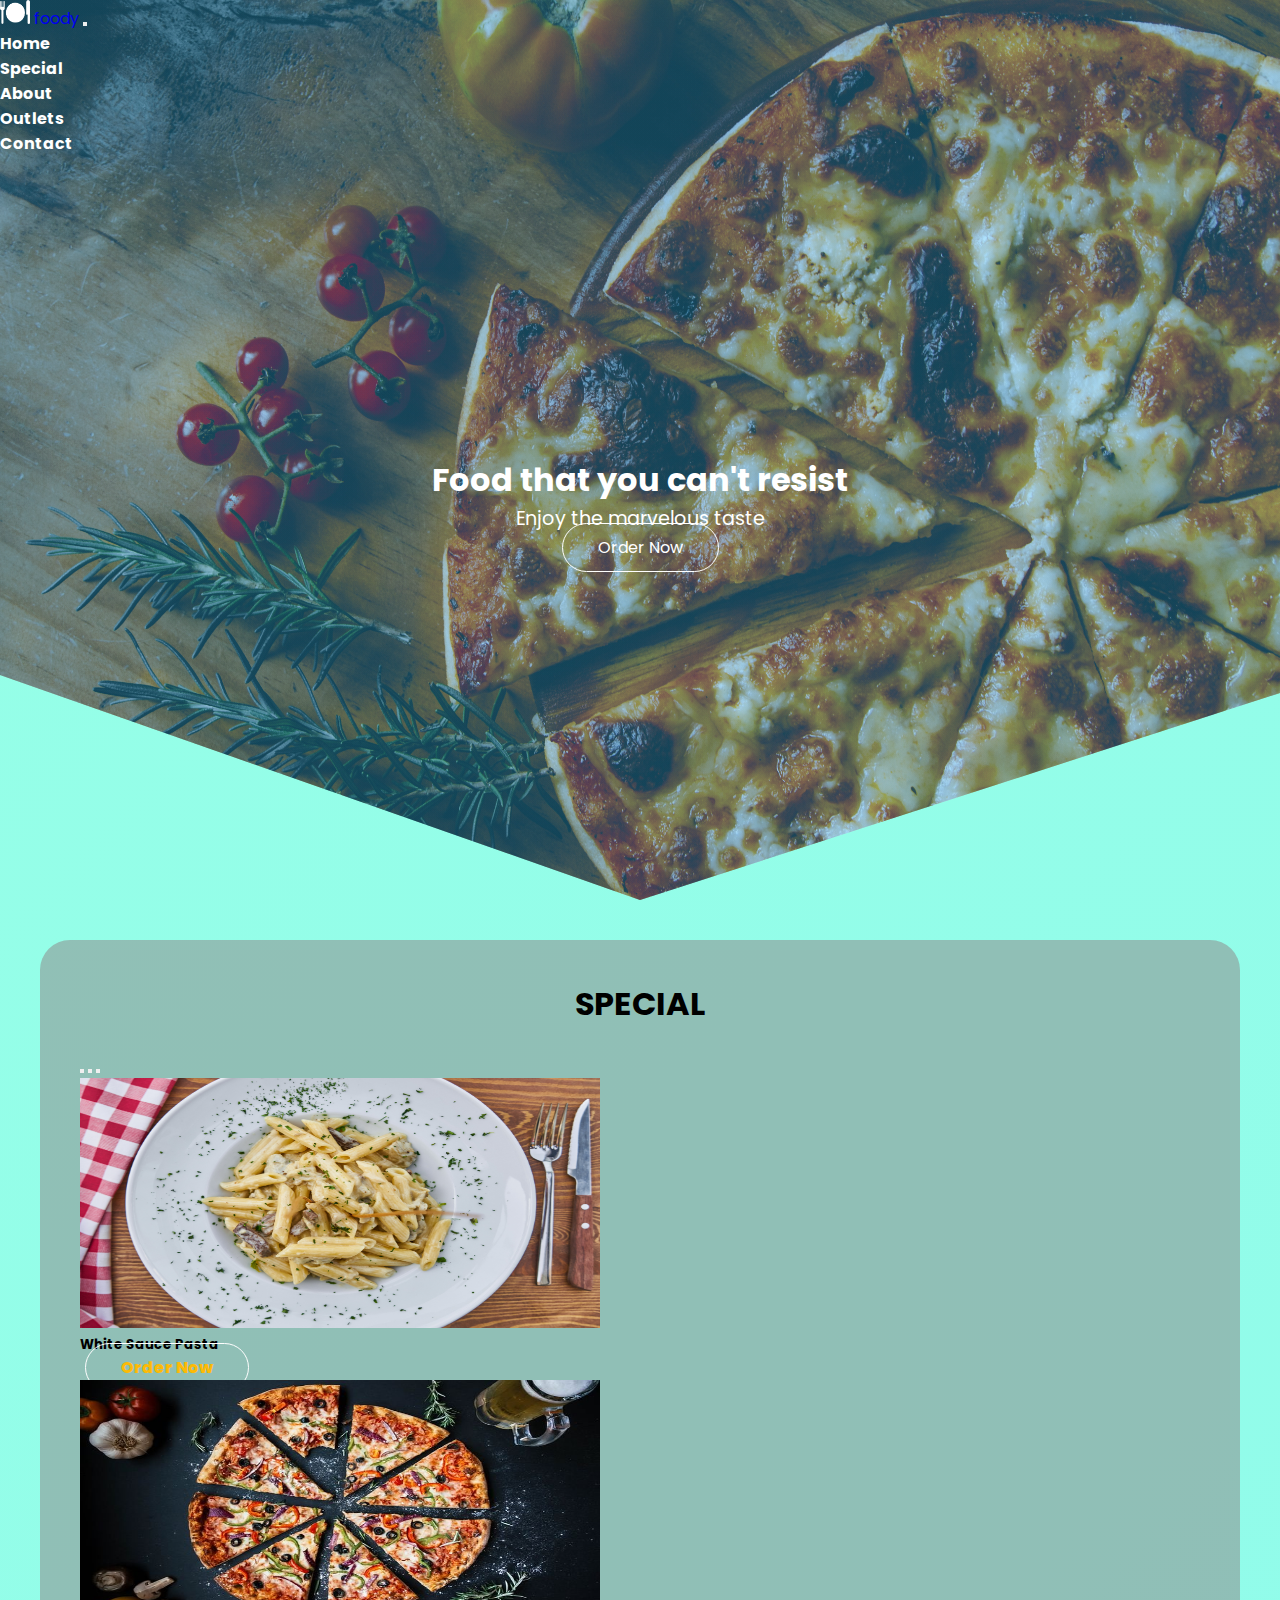
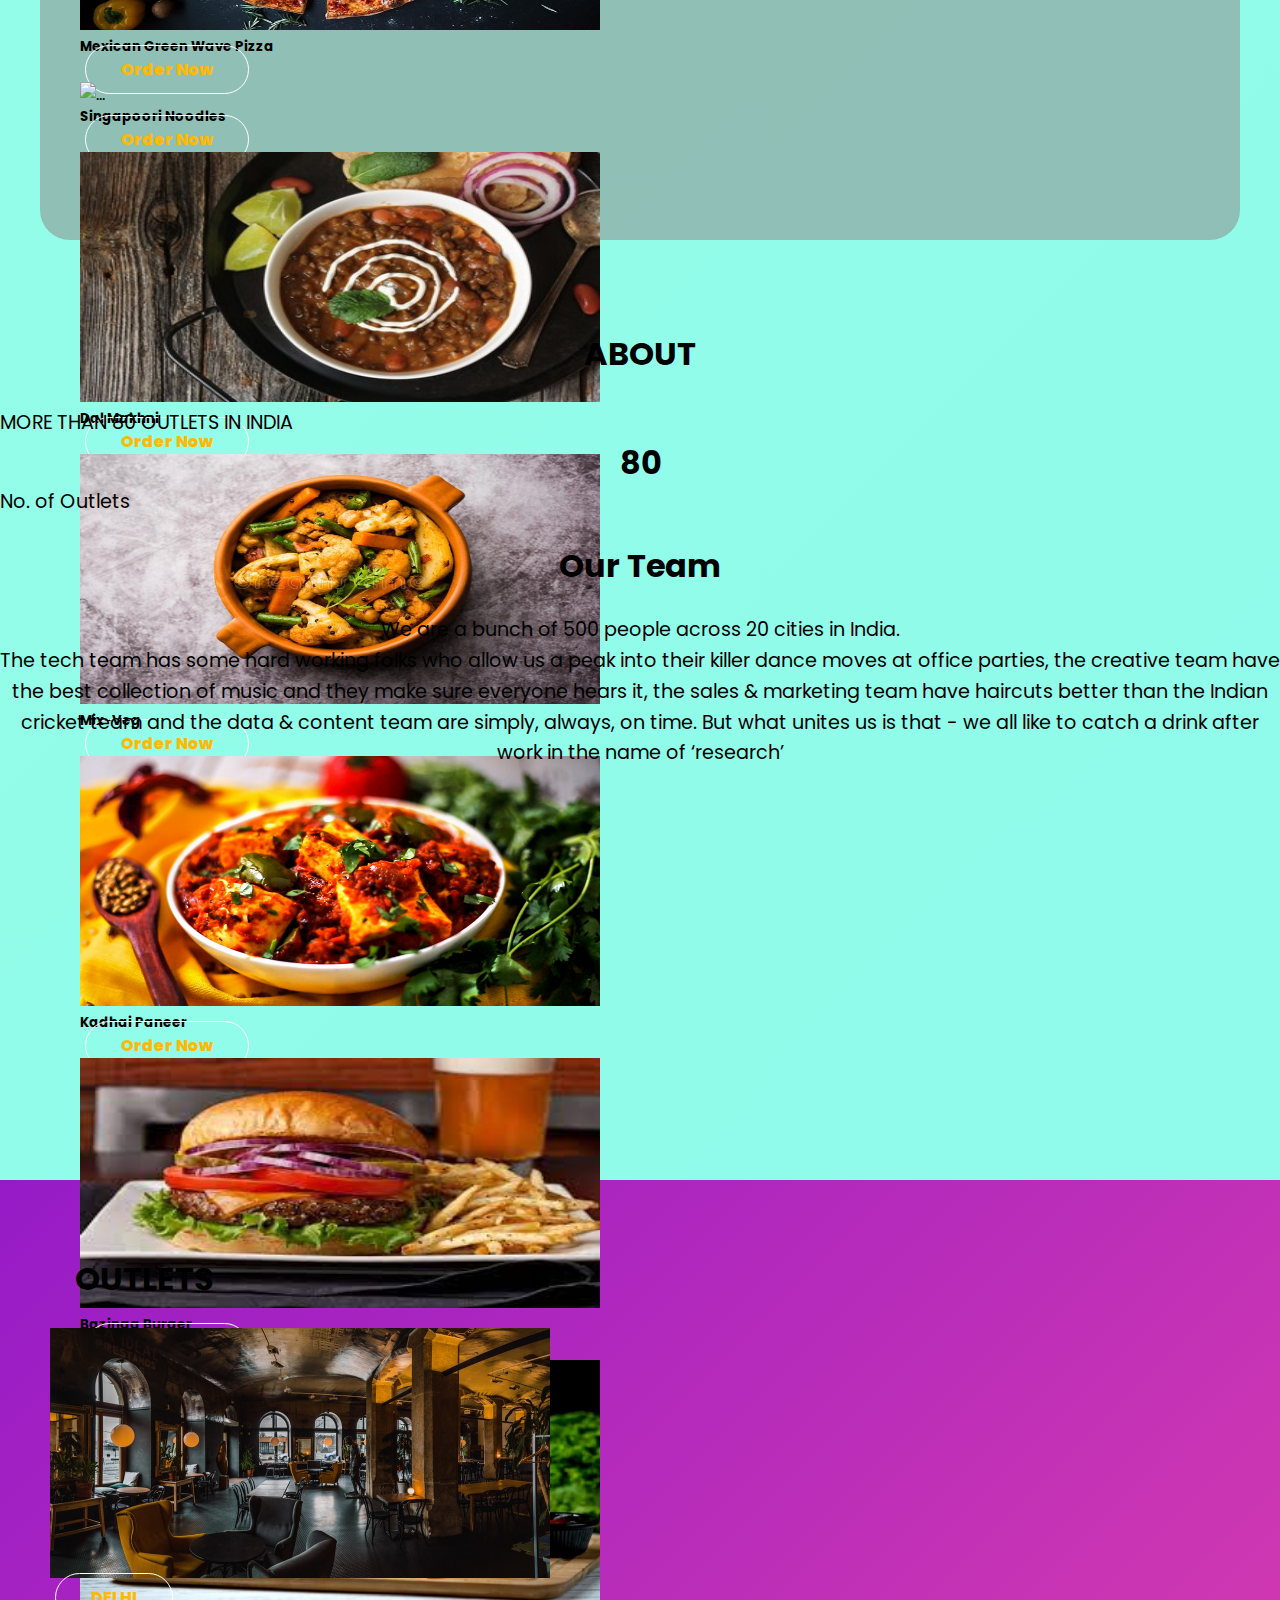
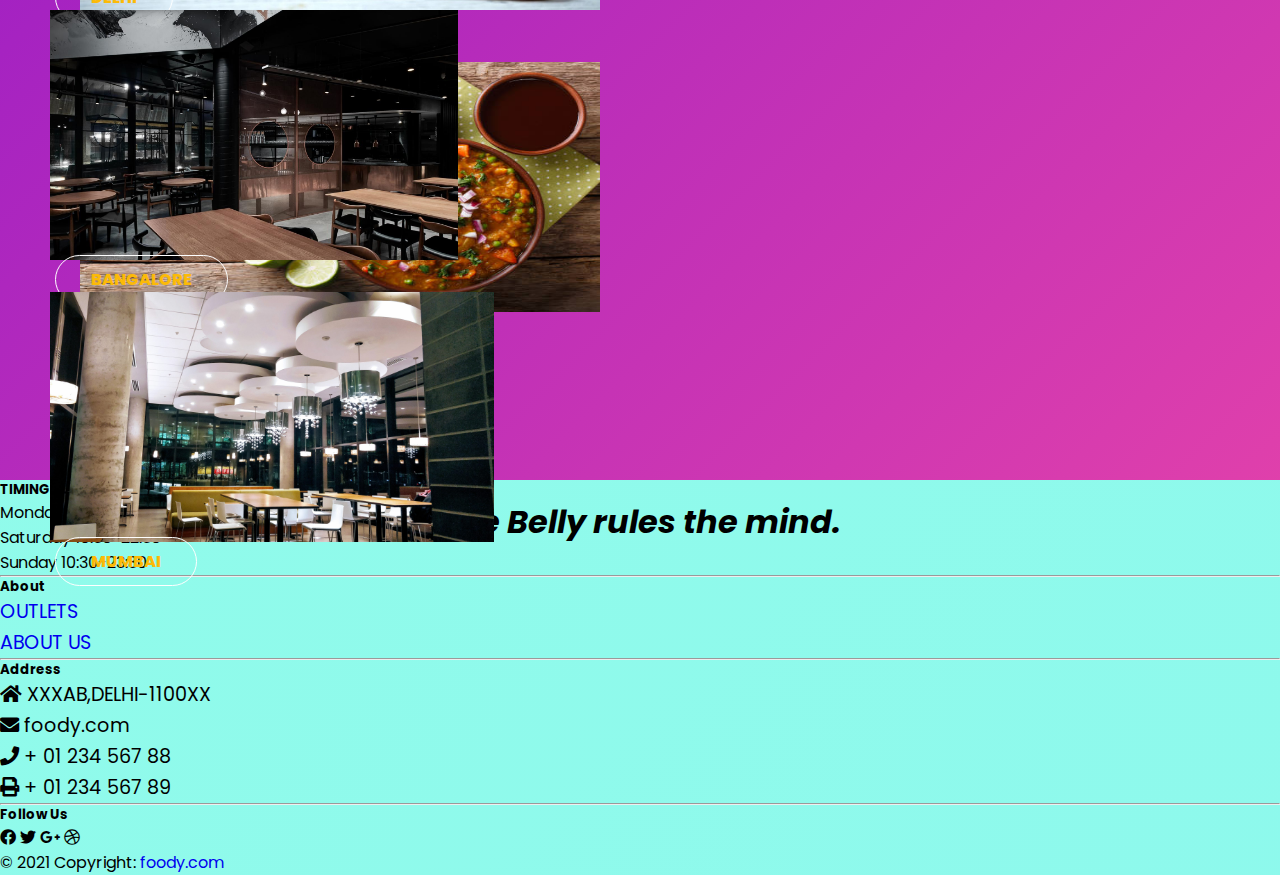
==== index.html @ 59adf4db "my commit" ====
<!DOCTYPE html>
<html lang="en">

<head>
    <meta charset="UTF-8">
    <meta http-equiv="X-UA-Compatible" content="IE=edge">
    <meta name="viewport" content="width=device-width, initial-scale=1.0">
    <link href="https://cdn.jsdelivr.net/npm/bootstrap@5.0.2/dist/css/bootstrap.min.css" rel="stylesheet"
        integrity="sha384-EVSTQN3/azprG1Anm3QDgpJLIm9Nao0Yz1ztcQTwFspd3yD65VohhpuuCOmLASjC" crossorigin="anonymous">
    <link rel="preconnect" href="https://fonts.googleapis.com">
    <link rel="preconnect" href="https://fonts.gstatic.com" crossorigin>
    <link href="https://fonts.googleapis.com/css2?family=Poppins:wght@200&display=swap" rel="stylesheet">
    <link href="https://cdnjs.cloudflare.com/ajax/libs/font-awesome/5.15.4/css/all.min.css" rel="stylesheet">
    <link rel="stylesheet" type="text/css" href="css/style.css">
    <link rel="stylesheet" href="path/to/font-awesome/css/font-awesome.min.css">
    <link rel="stylesheet" href="https://cdnjs.cloudflare.com/ajax/libs/font-awesome/4.7.0/css/font-awesome.css"
        integrity="sha512-5A8nwdMOWrSz20fDsjczgUidUBR8liPYU+WymTZP1lmY9G6Oc7HlZv156XqnsgNUzTyMefFTcsFH/tnJE/+xBg=="
        crossorigin="anonymous" referrerpolicy="no-referrer" />
    <script src="https://cdnjs.cloudflare.com/ajax/libs/jquery/3.4.1/jquery.min.js"
        integrity="sha512-bnIvzh6FU75ZKxp0GXLH9bewza/OIw6dLVh9ICg0gogclmYGguQJWl8U30WpbsGTqbIiAwxTsbe76DErLq5EDQ=="
        crossorigin="anonymous" referrerpolicy="no-referrer"></script>
    <script src="https://cdnjs.cloudflare.com/ajax/libs/waypoints/4.0.1/jquery.waypoints.min.js"
        integrity="sha512-CEiA+78TpP9KAIPzqBvxUv8hy41jyI3f2uHi7DGp/Y/Ka973qgSdybNegWFciqh6GrN2UePx2KkflnQUbUhNIA=="
        crossorigin="anonymous" referrerpolicy="no-referrer"></script>
    <script src="https://cdnjs.cloudflare.com/ajax/libs/Counter-Up/1.0.0/jquery.counterup.min.js"
        integrity="sha512-d8F1J2kyiRowBB/8/pAWsqUl0wSEOkG5KATkVV4slfblq9VRQ6MyDZVxWl2tWd+mPhuCbpTB4M7uU/x9FlgQ9Q=="
        crossorigin="anonymous" referrerpolicy="no-referrer"></script>

    <script src="https://cdn.jsdelivr.net/npm/bootstrap@5.0.2/dist/js/bootstrap.bundle.min.js"
        integrity="sha384-MrcW6ZMFYlzcLA8Nl+NtUVF0sA7MsXsP1UyJoMp4YLEuNSfAP+JcXn/tWtIaxVXM"
        crossorigin="anonymous"></script>
    <script src="https://cdn.jsdelivr.net/npm/@popperjs/core@2.9.2/dist/umd/popper.min.js"
        integrity="sha384-IQsoLXl5PILFhosVNubq5LC7Qb9DXgDA9i+tQ8Zj3iwWAwPtgFTxbJ8NT4GN1R8p"
        crossorigin="anonymous"></script>
    <script src="https://cdn.jsdelivr.net/npm/bootstrap@5.0.2/dist/js/bootstrap.min.js"
        integrity="sha384-cVKIPhGWiC2Al4u+LWgxfKTRIcfu0JTxR+EQDz/bgldoEyl4H0zUF0QKbrJ0EcQF"
        crossorigin="anonymous"></script>







    <title>Foody Restaurant</title>
</head>

<body>

    <!-- *********************** header Starts ************************************************ -->
    <div class="header" id="topheader">
        <nav class="navbar navbar-expand-lg  navbar-dark fixed-top">
            <div class="container text-uppercase">
                <a class="navbar-brand font-weight-bold text-white" href="#"><img
                        src="./images/PikPng.com_food-icon-png_369777.png" alt="..." width="30"
                        height="24" class="d-inline-block align-text-top"> foody</a>
                <button class="navbar-toggler" type="button" data-bs-toggle="collapse"
                    data-bs-target="#navbarSupportedContent" aria-controls="navbarSupportedContent"
                    aria-expanded="false" aria-label="Toggle navigation">
                    <h1 class="navbar-toggler-icon"></h1>
                </button>
                <div class="collapse navbar-collapse" id="navbarSupportedContent">
                    <ul class="navbar-nav ms-auto mb-2 mb-lg-0 text-uppercase">
                        <li class="nav-item">
                            <a class="nav-link active" aria-current="page" href="#topheader">Home</a>
                        </li>
                        <li class="nav-item">
                            <a class="nav-link" href="#special">Special</a>
                        </li>
                        <li class="nav-item">
                            <a class="nav-link" href="#about">About</a>
                        </li>
                        <li class="nav-item">
                            <a class="nav-link" href="#outlet">Outlets</a>
                        </li>
                        <li class="nav-item">
                            <a class="nav-link" href="#contact">Contact</a>
                    </ul>
                </div>
            </div>
        </nav>
        <section class="header-section">
            <div class="header-div">
                <h1 class="font-weight-bold">Food that you can't resist</h1>
                <p>Enjoy the marvelous taste</p>
                <div class="header-buttons">
                    <a href="">Order Now</a>
                </div>
            </div>
        </section>
    </div>
    <!-- ***************************header end************************************************************* -->

    <!-- ********************************* special ********************************************* -->
    <section class="myspecial" id="special">
        <div>
            <h1>SPECIAL</h1>
        </div>

        <div id="carouselExampleIndicators" class="carousel slide carousel-dark slide" data-bs-ride="carousel">
            <div class="carousel-indicators">
                <button type="button" data-bs-target="#carouselExampleIndicators" data-bs-slide-to="0" class="active"
                    aria-current="true" aria-label="Slide 1"></button>
                <button type="button" data-bs-target="#carouselExampleIndicators" data-bs-slide-to="1"
                    aria-label="Slide 2"></button>
                <button type="button" data-bs-target="#carouselExampleIndicators" data-bs-slide-to="2"
                    aria-label="Slide 3"></button>
            </div>
            <div class="carousel-inner">
                <div class="carousel-item active">
                    <div class="row mt-2 mb-2 pe-auto ps-auto">
                        <div class="col-sm-4">
                            <div class="card text-center">
                                <img src="./images/pexels-engin-akyurt-1487511.jpg"
                                    class="card-img-top" width="520px" height="250px" alt="...">
                                <div class="card-body">
                                    <h5 class="card-title py-3">White Sauce Pasta</h5>
                                    <a href="#">Order Now</a>
                                </div>
                            </div>
                        </div>
                        <div class="col-sm-4">
                            <div class="card text-center">
                                <img src="./images/pizza-3007395__480.jpeg" class="card-img-top"
                                    width="520px" height="250px" alt="...">
                                <div class="card-body">
                                    <h5 class="card-title py-3">Mexican Green Wave Pizza</h5>
                                    <a href="#">Order Now</a>
                                </div>
                            </div>
                        </div>
                        <div class="col-sm-4">
                            <div class="card text-center">
                                <img src="./images/noodles.jpg" class="card-img-top" width="520px"
                                    height="250px" alt="...">
                                <div class="card-body">
                                    <h5 class="card-title py-3">Singapoori Noodles</h5>
                                    <a href="#">Order Now</a>
                                </div>
                            </div>
                        </div>
                    </div>
                </div>
                <div class="carousel-item">
                    <div class="row mt-2 mb-2 pe-auto ps-auto">
                        <div class="col-sm-4">
                            <div class="card text-center">
                                <img src="./images/dalmakni.jpg" class="card-img-top" width="520px"
                                    height="250px" alt="...">
                                <div class="card-body">
                                    <h5 class="card-title py-3">Dal Makhni</h5>
                                    <a href="#">Order Now</a>
                                </div>
                            </div>
                        </div>
                        <div class="col-sm-4">
                            <div class="card text-center">
                                <img src="./images/mix veg.jpg" class="card-img-top" width="520px"
                                    height="250px" alt="...">
                                <div class="card-body">
                                    <h5 class="card-title py-3">Mix-Veg</h5>
                                    <a href="#">Order Now</a>
                                </div>
                            </div>
                        </div>
                        <div class="col-sm-4">
                            <div class="card text-center">
                                <img src="./images/kadai-paneer.jpg" class="card-img-top"
                                    width="520px" height="250px" alt="...">
                                <div class="card-body">
                                    <h5 class="card-title py-3">Kadhai Paneer</h5>
                                    <a href="#">Order Now</a>
                                </div>
                            </div>
                        </div>
                    </div>
                </div>
                <div class="carousel-item">
                    <div class="row mt-2 mb-2 pe-auto ps-auto">
                        <div class="col-sm-4">
                            <div class="card text-center">
                                <img src="./images/firebirdburger.jpeg" class="card-img-top"
                                    width="520px" height="250px" alt="...">
                                <div class="card-body">
                                    <h5 class="card-title py-3">Bazinga Burger</h5>
                                    <a href="#">Order Now</a>
                                </div>
                            </div>
                        </div>
                        <div class="col-sm-4">
                            <div class="card text-center">
                                <img src="./images/DharmasSandwich.jpg" class="card-img-top"
                                    width="520px" height="250px" alt="...">
                                <div class="card-body">
                                    <h5 class="card-title py-3">Veg Sandwhich</h5>
                                    <a href="#">Order Now</a>
                                </div>
                            </div>
                        </div>
                        <div class="col-sm-4">
                            <div class="card text-center">
                                <img src="./images/pavbhaji.jpg" class="card-img-top" width="520px"
                                    height="250px" alt="...">
                                <div class="card-body">
                                    <h5 class="card-title py-3">Pav Bhaji</h5>
                                    <a href="#">Order Now</a>
                                </div>
                            </div>
                        </div>
                    </div>
                </div>
            </div>
            <div class="btn">
                <button class="carousel-control-prev" type="button" data-bs-target="#carouselExampleIndicators"
                    data-bs-slide="prev">
                    <h1 class="carousel-control-prev-icon" aria-hidden="true"></h1>
                    <h1 class="visually-hidden">Previous</h1>
                </button>
                <button class="carousel-control-next" type="button" data-bs-target="#carouselExampleIndicators"
                    data-bs-slide="next">
                    <h1 class="carousel-control-next-icon" aria-hidden="true"></h1>
                    <h1 class="visually-hidden">Next</h1>
                </button>
            </div>
        </div>
        <div class="container text-centers">
            <div class="myrow">
                <p>
                <h1><i>The Belly rules the mind.</i></h1>
                </p>
            </div>

        </div>

    </section>
    <!-- ************************************ special ends *********************************** -->

    <!-- ****************** about starts *************************-->

    <section class="myabout" id="about">
        <div class="about">
            <h1>ABOUT</h1>
        </div>
        <div class="container headings text-center">

            <p class="text-center font-weight-bold">MORE THAN 80 OUTLETS IN INDIA</p>
        </div>
        <div class="container  align-items-center text-center">
            <div>
                <h1 class="counter">80</h1>
                <p>No. of Outlets</p>
            </div>
        </div>
        <br>
        <div class="container">
            <div class="ourteam text-center px-3">
                <h1>Our Team</h1>
                <br>
                <p>We are a bunch of 500 people across 20 cities in India.</p>
                <p>The tech team has some hard working folks who allow us a peak into their killer dance moves at office
                    parties, the creative team have the best collection of music and they make sure everyone hears it,
                    the
                    sales & marketing team have haircuts better than the Indian cricket team and the data & content team
                    are
                    simply, always, on time. But what unites us is that - we all like to catch a drink after work in the
                    name of ‘research’</p>
            </div>
        </div>
    </section>

    <!-- *********************** about ends **************************** -->

    <!-- *************** outlet starts ************************** -->

    <section class="myoutlet" id="outlet">
        <div class="container headings text-center">
            <h1 class="text-center font-weight-bold text-black">OUTLETS</h1>
        </div>
        <div class="container d-flex justify-content-around">
            <div class="row">
                <div class="col lg-4 sm-12">
                    <div class="card text-center">
                        <img src="./images/delhi1.jpeg" class="card-img-top" height="250px"
                            alt="...">
                        <div class="card-body">
                            <a href="">DELHI</a>
                        </div>
                    </div>
                </div>
                <div class="col lg-4 sm-12">
                    <div class="card text-center">
                        <img src="./images/bangalore2.jpg" class="card-img-top" height="250px"
                            alt="...">
                        <div class="card-body">
                            <a href="">BANGALORE</a>
                        </div>
                    </div>
                </div>
                <div class="col lg-4 sm-12">
                    <div class="card text-center">
                        <img src="./images/mumbai1.jpg" class="card-img-top" height="250px"
                            alt="...">
                        <div class="card-body">
                            <a href="">MUMBAI</a>
                        </div>
                    </div>
                </div>

            </div>
    </section>
    <!-- ******************* outlet ends ****************** -->

    <!-- **********************footer starts ************************** -->

    <!-- Footer -->
    <footer class="page-footer font-small mdb-color lighten-3 pt-4" id="contact">

        <!-- Footer Links -->
        <div class="container text-center text-md-left">

            <!-- Grid row -->
            <div class="row">

                <!-- Grid column -->
                <div class="col-md-4 col-lg-3 mr-auto my-md-4 my-0 mt-4 mb-1">

                    <!-- Content -->
                    <h5 class="font-weight-bold"> TIMINGS</h5>
                    <div class=" timings">
                        <ul>
                            <p>
                                <li>Monday to Friday 09:30-22:30</li>
                            </p>
                            <p>
                                <li>Saturday 10:30-22:30</li>
                            </p>
                            <p>
                                <li>Sunday 10:30-23:30</li>
                            </p>
                        </ul>
                    </div>

                </div>
                <!-- Grid column -->

                <hr class=" clearfix w-100 d-md-none">

                <!-- Grid column -->
                <div class="col-md-2 col-lg-2 mx-auto my-md-4 my-0 mt-4 mb-1">

                    <!-- Links -->
                    <h5 class="font-weight-bold text-uppercase mb-4">About</h5>

                    <ul class="list-unstyled">
                        <li>
                            <p>
                                <a href="#pricingdiv">OUTLETS</a>
                            </p>
                        </li>
                        <li>
                            <p>
                                <a href="#about">ABOUT US</a>
                            </p>
                        </li>
                    </ul>

                </div>
                <!-- Grid column -->

                <hr class="clearfix w-100 d-md-none">

                <!-- Grid column -->
                <div class="col-md-4 col-lg-3 mx-auto my-md-4 my-0 mt-4 mb-1">

                    <!-- Contact details -->
                    <h5 class="font-weight-bold text-uppercase mb-4">Address</h5>

                    <ul class="list-unstyled">
                        <li>
                            <p>
                                <i class="fas fa-home mr-3"></i> XXXAB,DELHI-1100XX
                            </p>
                        </li>
                        <li>
                            <p>
                                <i class="fas fa-envelope mr-3"></i> foody.com
                            </p>
                        </li>
                        <li>
                            <p>
                                <i class="fas fa-phone mr-3"></i> + 01 234 567 88
                            </p>
                        </li>
                        <li>
                            <p>
                                <i class="fas fa-print mr-3"></i> + 01 234 567 89
                            </p>
                        </li>
                    </ul>

                </div>
                <!-- Grid column -->

                <hr class="clearfix w-100 d-md-none">

                <!-- Grid column -->
                <div class="col-md-2 col-lg-2 text-center mx-auto my-4">

                    <!-- Social buttons -->
                    <h5 class="font-weight-bold text-uppercase mb-4">Follow Us</h5>

                    <!-- Facebook -->
                    <a type="button" class="btn-floating btn-fb">
                        <i class="fab fa-facebook-f"></i>
                    </a>
                    <!-- Twitter -->
                    <a type="button" class="btn-floating btn-tw">
                        <i class="fab fa-twitter"></i>
                    </a>
                    <!-- Google +-->
                    <a type="button" class="btn-floating btn-gplus">
                        <i class="fab fa-google-plus-g"></i>
                    </a>
                    <!-- Dribbble -->
                    <a type="button" class="btn-floating btn-dribbble">
                        <i class="fab fa-dribbble"></i>
                    </a>

                </div>
                <!-- Grid column -->

            </div>
            <!-- Grid row -->

        </div>
        <!-- Footer Links -->

        <!-- Copyright -->
        <div class="footer-copyright text-center py-3">© 2021 Copyright:
            <a href="#topheader"> foody.com</a>
        </div>
        <!-- Copyright -->



    </footer>
    <!-- Footer -->

    <div class="scrolltop float-left">
        <i class="fa fa-arrow-up" onclick="topFunction()" id="myBtn"></i>
    </div>

    <!-- ************************   footer ends    *********************** -->

    <script>
        $('counter').counterUp({
            delay: 10,
            time: 3000
        });



        mybutton = document.getElementById("myBtn");

        window.onscroll = function () { scrollFunction() };

        function scrollFunction() {
            if (document.body.scrollTop > 20 || document.documentElement.scrollTop > 20) {
                mybutton.style.display = "block";
            }
            else {
                mybutton.style.display = "none";
            }
        }

        function topFunction() {
            document.body.scrollTop = 0; //for safari
            document.documentElement.scrollTop = 0; //for chrome,mozilla,IE and Opera
        }

















    </script>




</body>

</html>
---- css/style.css ----
html{
    scroll-behavior: smooth;
}

body {
	background: linear-gradient(-45deg, #ffcd70, #ff99c0, #8bf7ee, #96ffe7);
	background-size: 400% 400%;
	-webkit-animation: gradient 15s ease infinite;
	        animation: gradient 15s ease infinite;
}

@-webkit-keyframes gradient {
	0% {
		background-position: 0% 50%;
	}
	50% {
		background-position: 100% 50%;
	}
	100% {
		background-position: 0% 50%;
	}
}

@keyframes gradient {
	0% {
		background-position: 0% 50%;
	}
	50% {
		background-position: 100% 50%;
	}
	100% {
		background-position: 0% 50%;
	}
}


*{
    margin: 0;
    padding: 0;
    box-sizing: border-box;
    font-family: 'Poppins', sans-serif;
}

a{
    text-decoration: none;
}

a:hover{
    text-decoration: none;
}

li{
    list-style: none;
}

p{
    font-size: 1.2rem;
    line-height: 1.6;
    font-weight: 400;
    color: #000;
}

.header{
    width: 100%;
    height: 100vh;
    background-image: linear-gradient(rgba(0,168,255,0.3),rgba(0,168,255,0.3)),url('../images/ivan-torres-MQUqbmszGGM-unsplash.jpg');
    background-repeat: no-repeat;
    background-size: 100% 100%;
    clip-path: polygon(100% 0%,100% 77%,50% 100%,0 75%,0 0);
    position: relative;
}

.header::before{
    content: "";
    position: absolute;
    top: 0%;
    bottom: 0%;
    left: 0%;
    right: 0%;
    opacity:0.4%;
    z-index: -1;
    background: linear-gradient(to right, #1e5799 0%,#3ccbdd 0%,#16c9f6 100%);
}

.navbar::before{
    content: "";
    position: absolute;
    top: 0%;
    bottom: 0%;
    left: 0%;
    right: 0%;
    opacity:0.4%;
    z-index: -1;
    background: linear-gradient(to right, #1e5799 0%,#3ccbdd 0%,#16c9f6 100%);

}

.nav-item a{
    color: #fff !important;
    font-weight: bold;
 }

 .nav-item a:hover{
    color: #fcba07 !important;
 }

 .header-section{
     padding: 300px;
     width: 100%;
     height: inherit;
     color: white;
     text-align: center;
     position: relative;
 }

 .header-section p{
     color: #fff !important;
 }



.header-buttons a{
     border: 1px solid #fff;
     border-radius: 100px; 
     margin: 0 5px;
     padding: 12px 35px;
     outline: none;
     color: #fff;
     font-size: 1rem;
     font-weight: 400;
     line-height: 1.4;
     text-align: center;
 }

 .header-buttons a:hover{
     color: #fcba07;
     background: #fff;
     font-weight: 800;
     text-decoration: none;
     box-shadow: 0 0 20px 0 rgba(0,0,0,0.3);
 }



.myspecial h1{

    text-align: center !important;
    margin-bottom: 25px !important;
}

.myspecial{
    background: #fff;
    margin-top: 70px;
    height: 100vh;
    padding: 5px;
    border: medium none;
    border-radius: 3px;
    transition: 0.3s;
}

.myspecial p{
    color:#000 !important;
}

.myrow h1{
    font-style: oblique;
}



.btn{
    margin-bottom: 40px;
}



.card:hover{
    box-shadow: 0 0 20px 0 rgba(0,0,0,0.3);
    transform: translateY(-20px);
    transition: 0.3s;
    border: 20px;
}


.about h1{
    text-align: center !important;
    margin-bottom: 30px;
    font-size: 50rem;
}


.myabout{
    padding-top: 50px;
    height: 100vh;


}

.myabout h1{
    font-size: 2rem;
    text-align: center;
}

.ourteam p{
    text-align: center;
}

#special{
    margin:40px;
    padding:40px;
    border-radius: 30px;
    background-color: #8d8d8d8e;
}
.myoutlet{
    width: 100%;
    height: 100vh;
    padding: 50px;
    position: relative;
}
.myoutlet h1{
    margin: 25px;

}.myoutlet::before{
    content: "";
    position: absolute;
    top: 0%;
    bottom: 0%;
    left: 0%;
    right: 0%;
    z-index: -1;
   
    background: linear-gradient(-45deg,#fcba07, #ffe600, #f84ca2, #961bc7);
    background-size: 400% 400%;
    -webkit-animation: gradient 15s ease infinite;
    animation: gradient 15s ease infinite;
    }

    @-webkit-keyframes gradient {
        0% {
            background-position: 0% 50%;
        }
        50% {
            background-position: 100% 50%;
        }
        100% {
            background-position: 0% 50%;
        }
    }
    
    @keyframes gradient {
        0% {
            background-position: 0% 50%;
        }
        50% {
            background-position: 100% 50%;
        }
        100% {
            background-position: 0% 50%;
        }
    }
.myoutlet.card:hover{
    box-shadow: 0 0 20px 0 rgba(0,0,0,0.3);
    border-radius: 50px;
    transform: translateY(-20px);
    transition: 0.3s ease;
}



.card-body a{
    border: 1px solid #fff;
    border-radius: 100px; 
    margin: 0 5px;
    padding: 12px 35px;
    outline: none;
    color: #fcba07;
    font-size: 1rem;
    font-weight: 800;
    line-height: 1.4;
    text-align: center;
}

.card-body a:hover{
    color: #fff;
    background: #fcba07;
    font-weight: 800;
    text-decoration: none;
    box-shadow: 0 0 20px 0 rgba(0,0,0,0.3);
}




#myBtn{
     display:none;
    position: fixed ;
    margin-left: 100px;
    bottom: 20px ;
    right: 40px ;
    z-index: 99 ;
    border: none ;
    color: #fff ;
    background: #fcba07 ;
    border-radius: 10px;
    padding: 10px;
}

#myBtn:hover{
    background: #606060;
}


@media(max-width: 768px){
    .nav-item{
        text-align: center !important;
    }

    


}
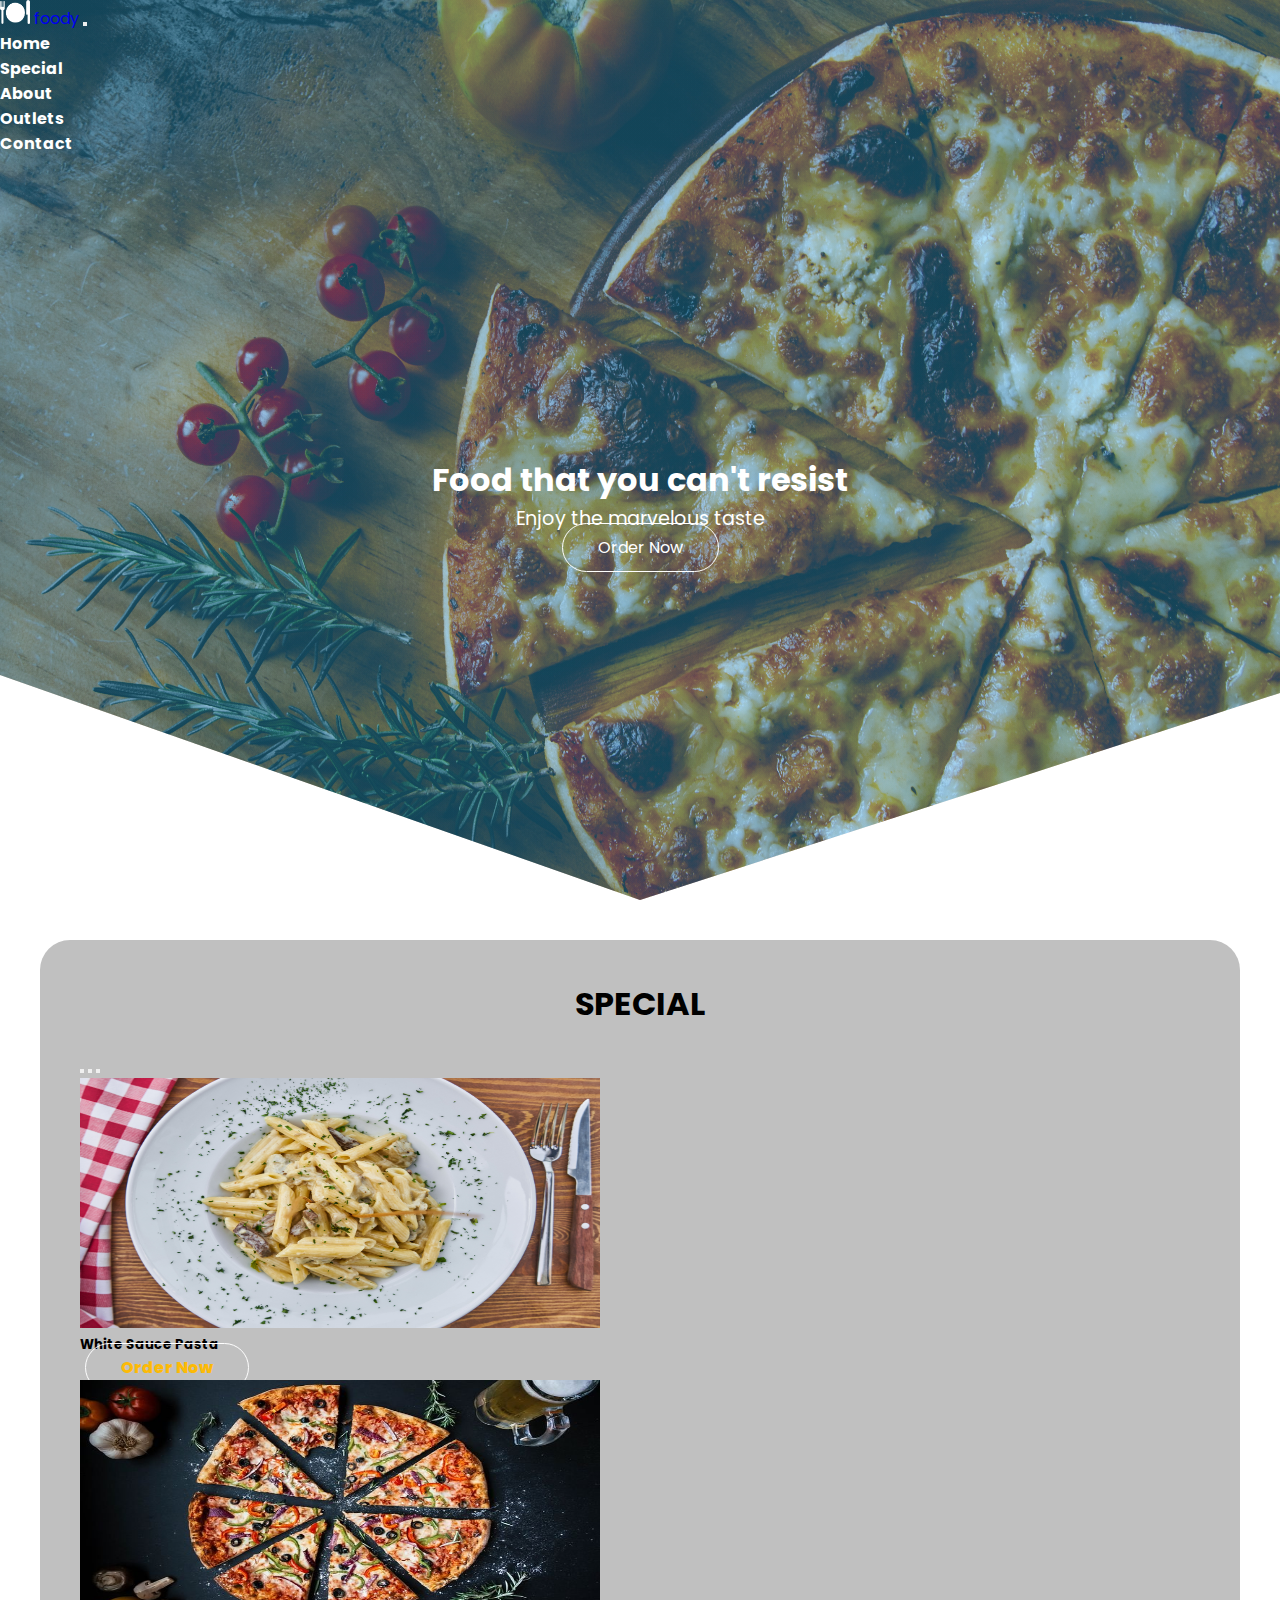
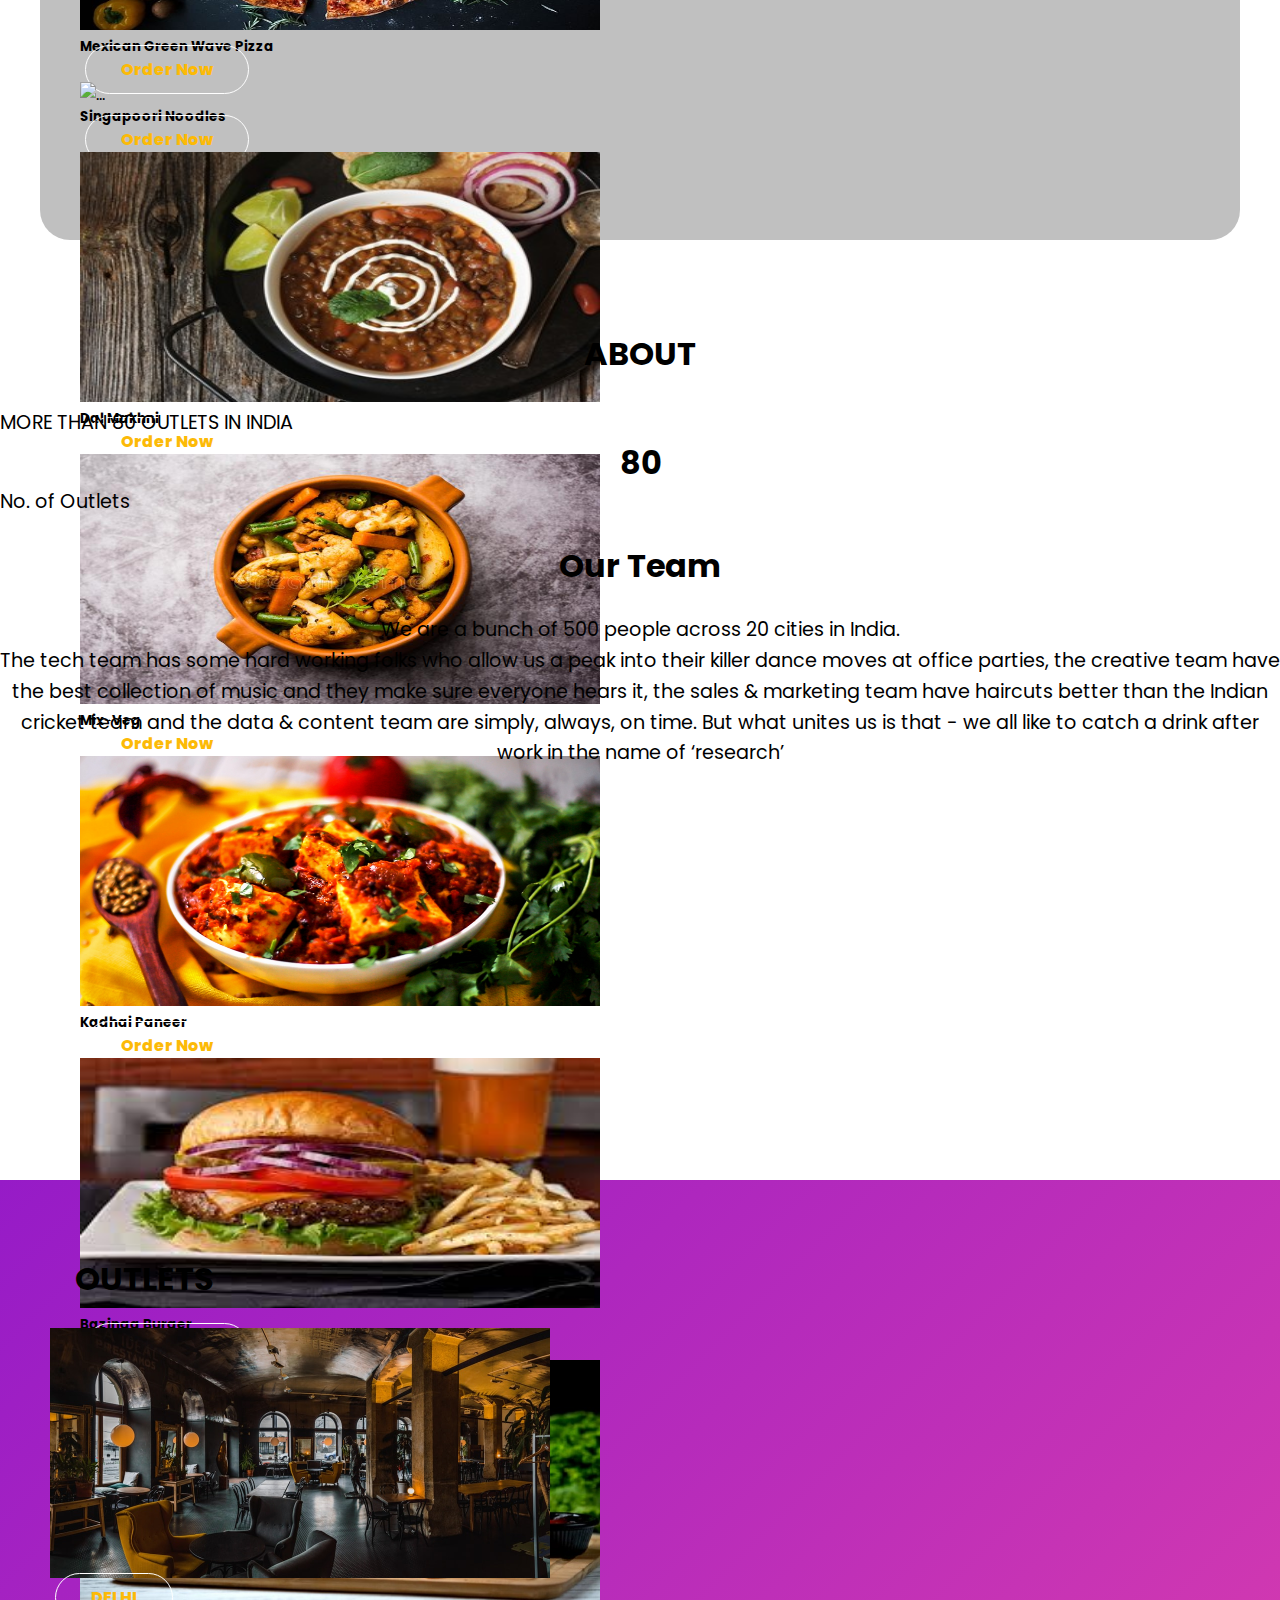
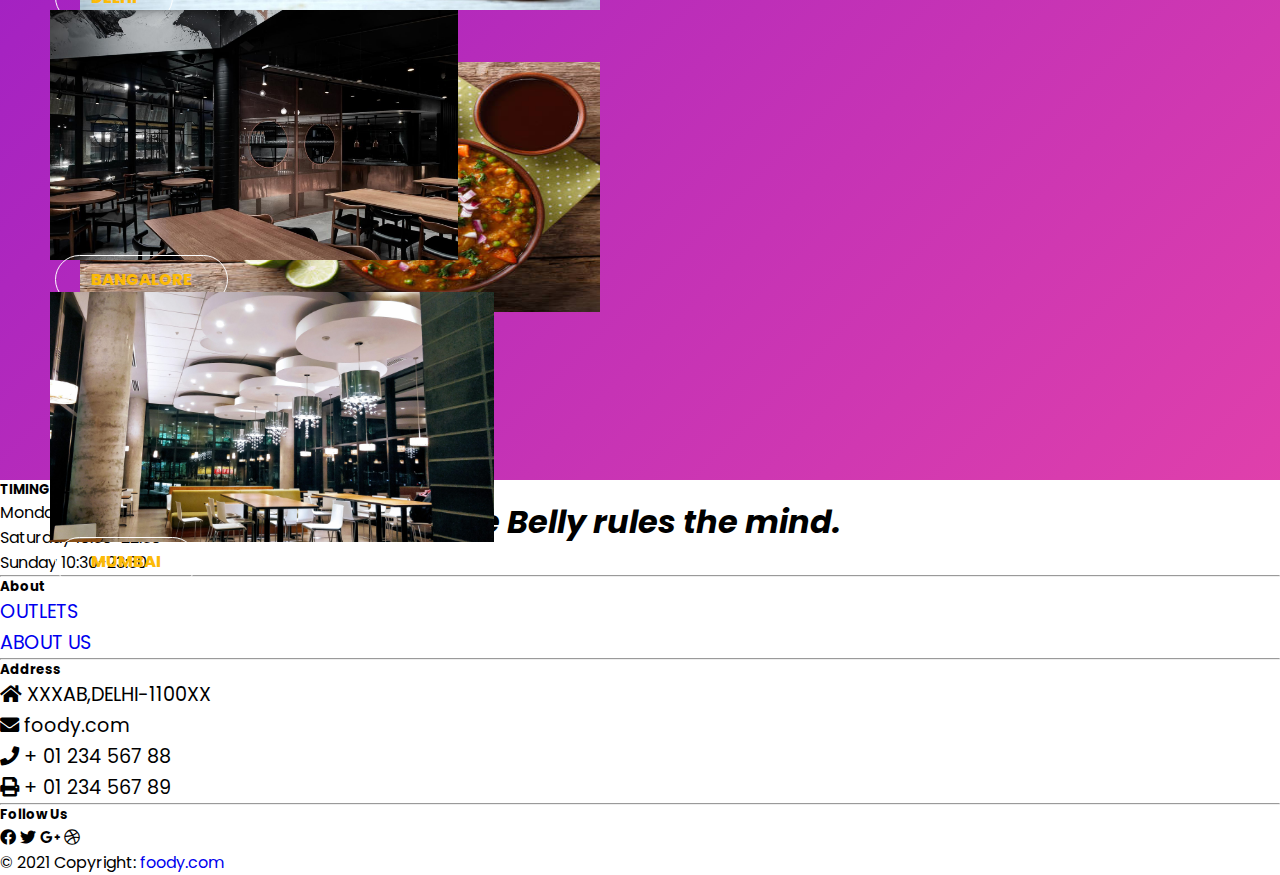
==== commit 35ca5976: "fix" ====
--- a/index.html
+++ b/index.html
@@ -35,13 +35,6 @@
     <script src="https://cdn.jsdelivr.net/npm/bootstrap@5.0.2/dist/js/bootstrap.min.js"
         integrity="sha384-cVKIPhGWiC2Al4u+LWgxfKTRIcfu0JTxR+EQDz/bgldoEyl4H0zUF0QKbrJ0EcQF"
         crossorigin="anonymous"></script>
-
-
-
-
-
-
-
     <title>Foody Restaurant</title>
 </head>
 
--- a/css/style.css
+++ b/css/style.css
@@ -2,12 +2,12 @@
     scroll-behavior: smooth;
 }
 
-body {
+/* body {
 	background: linear-gradient(-45deg, #ffcd70, #ff99c0, #8bf7ee, #96ffe7);
 	background-size: 400% 400%;
 	-webkit-animation: gradient 15s ease infinite;
 	        animation: gradient 15s ease infinite;
-}
+} */
 
 @-webkit-keyframes gradient {
 	0% {
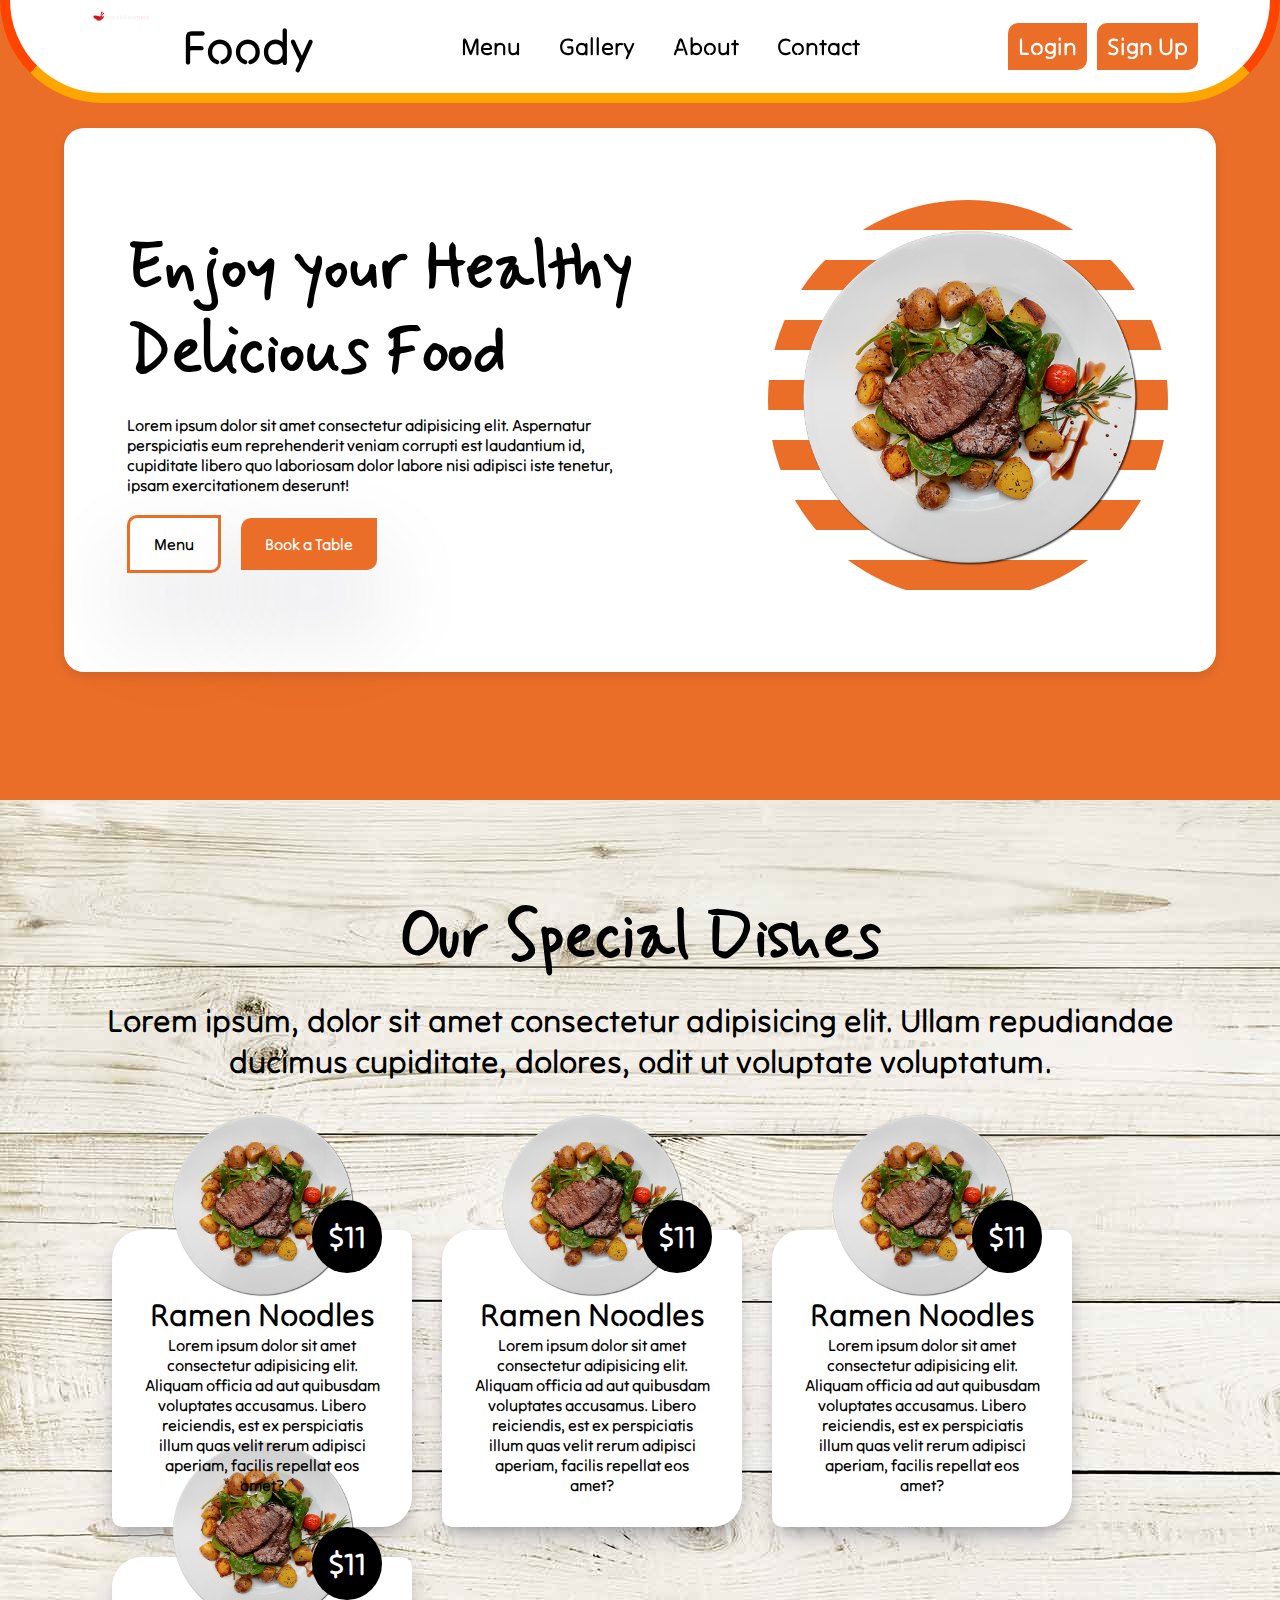
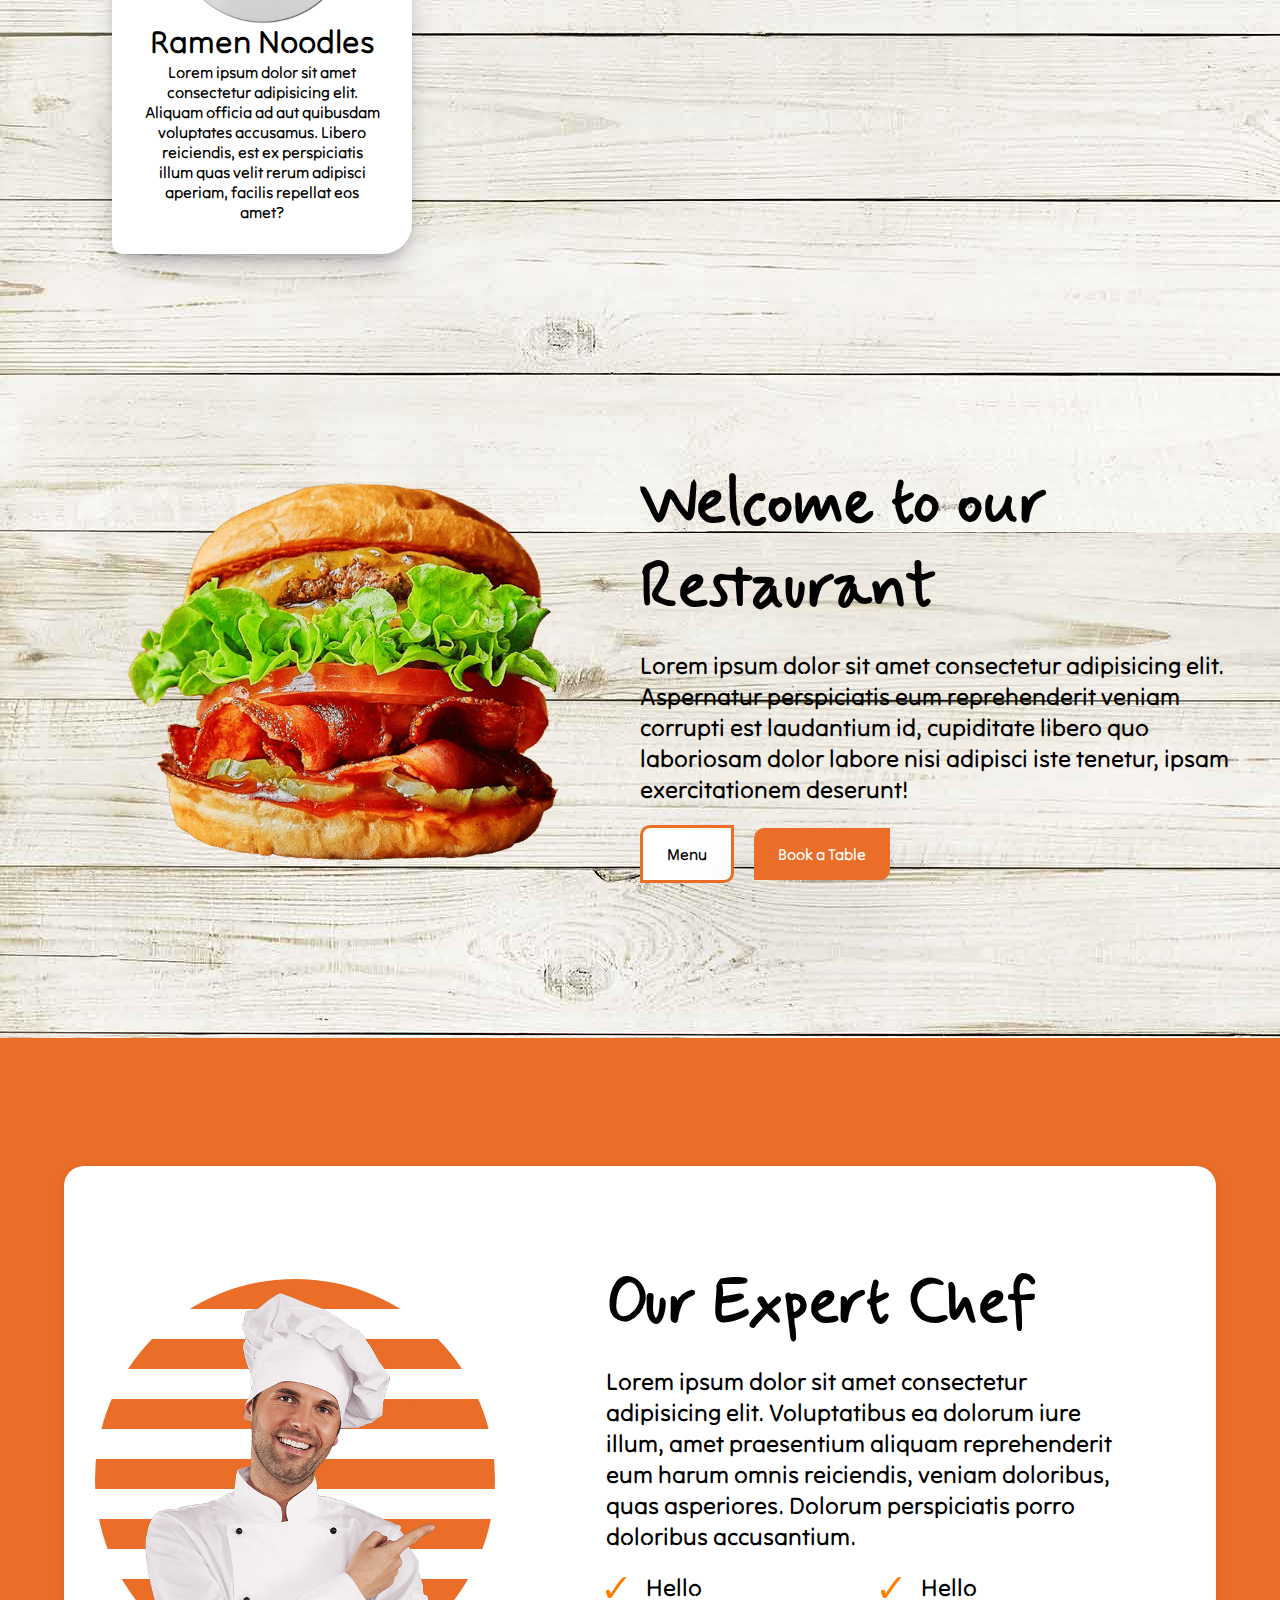
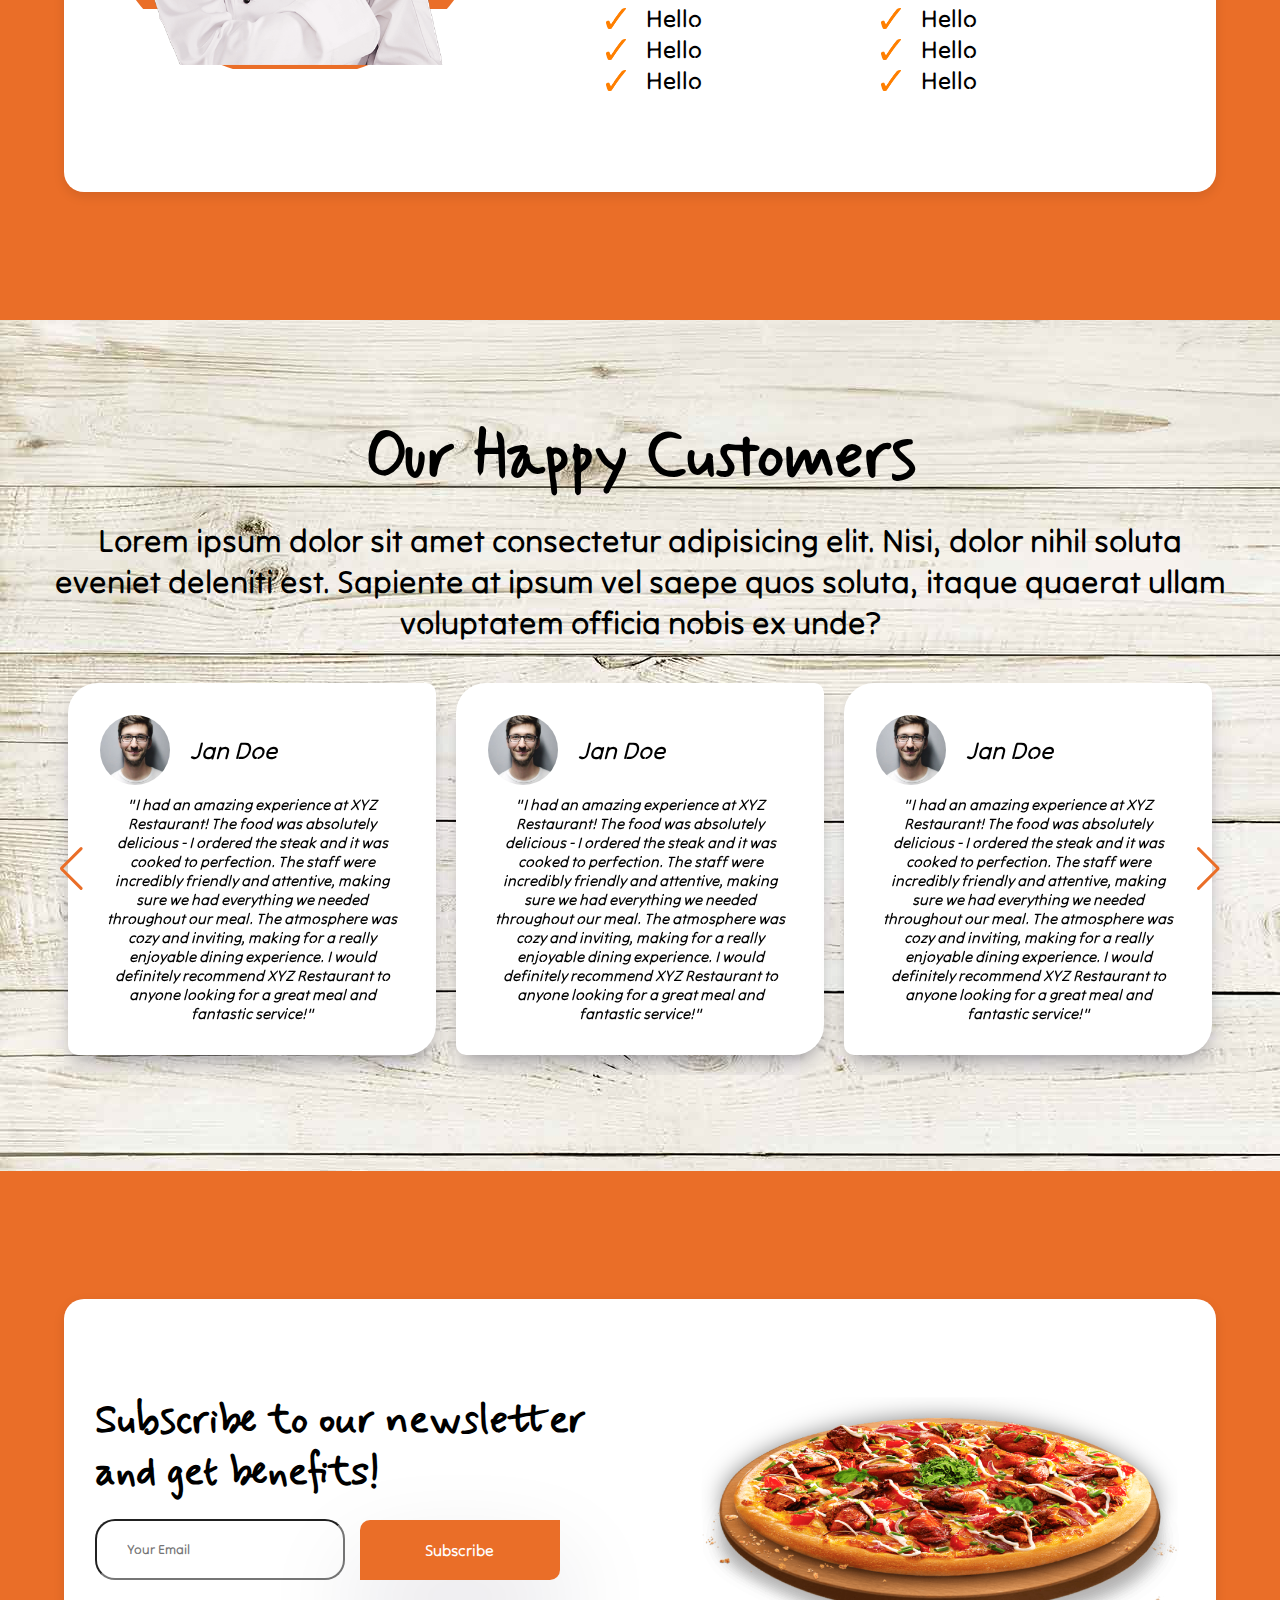
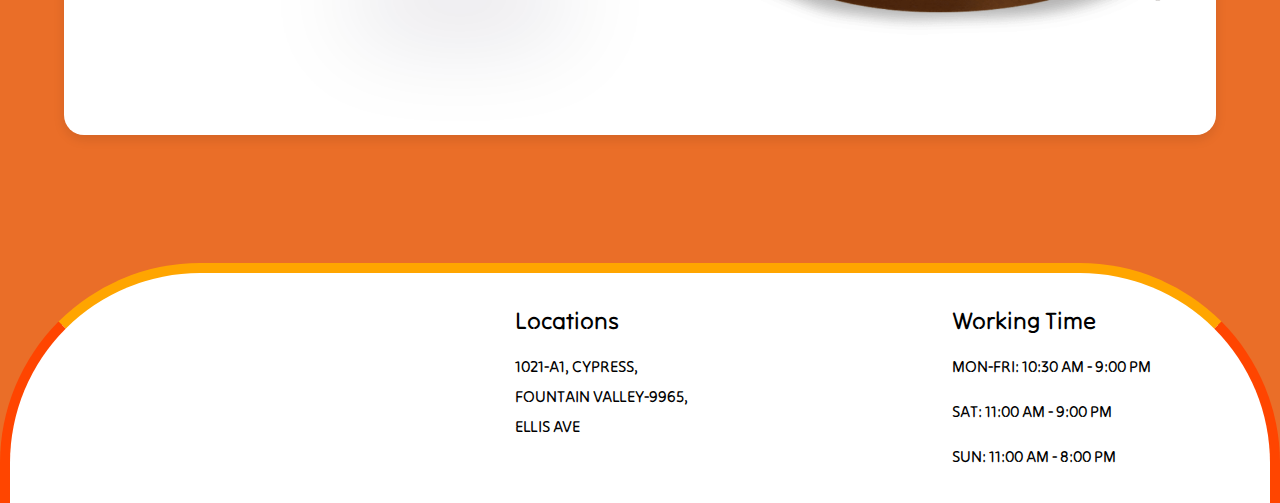
==== commit f823784a: "Home Shifted to Index.html" ====
--- a/index.html
+++ b/index.html
@@ -1,497 +1,556 @@
 <!DOCTYPE html>
 <html lang="en">
+  <head>
+    <meta charset="UTF-8" />
+    <meta http-equiv="X-UA-Compatible" content="IE=edge" />
+    <meta name="viewport" content="width=device-width, initial-scale=1.0" />
+    <link rel="stylesheet" type="text/css" href="css/Home.css" />
+    <link rel="preconnect" href="https://fonts.googleapis.com" />
+    <link rel="preconnect" href="https://fonts.gstatic.com" crossorigin />
+    <link
+      href="https://fonts.googleapis.com/css2?family=Mynerve&family=Tilt+Neon&display=swap"
+      rel="stylesheet"
+    />
+    <link
+      rel="stylesheet"
+      href="https://cdn.jsdelivr.net/npm/swiper@9/swiper-bundle.min.css"
+    />
+    <link rel="stylesheet" href="https://cdnjs.cloudflare.com/ajax/libs/font-awesome/6.4.0/css/all.min.css" integrity="sha512-iecdLmaskl7CVkqkXNQ/ZH/XLlvWZOJyj7Yy7tcenmpD1ypASozpmT/E0iPtmFIB46ZmdtAc9eNBvH0H/ZpiBw==" crossorigin="anonymous" referrerpolicy="no-referrer" />
 
-<head>
-    <meta charset="UTF-8">
-    <meta http-equiv="X-UA-Compatible" content="IE=edge">
-    <meta name="viewport" content="width=device-width, initial-scale=1.0">
-    <link href="https://cdn.jsdelivr.net/npm/bootstrap@5.0.2/dist/css/bootstrap.min.css" rel="stylesheet"
-        integrity="sha384-EVSTQN3/azprG1Anm3QDgpJLIm9Nao0Yz1ztcQTwFspd3yD65VohhpuuCOmLASjC" crossorigin="anonymous">
-    <link rel="preconnect" href="https://fonts.googleapis.com">
-    <link rel="preconnect" href="https://fonts.gstatic.com" crossorigin>
-    <link href="https://fonts.googleapis.com/css2?family=Poppins:wght@200&display=swap" rel="stylesheet">
-    <link href="https://cdnjs.cloudflare.com/ajax/libs/font-awesome/5.15.4/css/all.min.css" rel="stylesheet">
-    <link rel="stylesheet" type="text/css" href="css/style.css">
-    <link rel="stylesheet" href="path/to/font-awesome/css/font-awesome.min.css">
-    <link rel="stylesheet" href="https://cdnjs.cloudflare.com/ajax/libs/font-awesome/4.7.0/css/font-awesome.css"
-        integrity="sha512-5A8nwdMOWrSz20fDsjczgUidUBR8liPYU+WymTZP1lmY9G6Oc7HlZv156XqnsgNUzTyMefFTcsFH/tnJE/+xBg=="
-        crossorigin="anonymous" referrerpolicy="no-referrer" />
-    <script src="https://cdnjs.cloudflare.com/ajax/libs/jquery/3.4.1/jquery.min.js"
-        integrity="sha512-bnIvzh6FU75ZKxp0GXLH9bewza/OIw6dLVh9ICg0gogclmYGguQJWl8U30WpbsGTqbIiAwxTsbe76DErLq5EDQ=="
-        crossorigin="anonymous" referrerpolicy="no-referrer"></script>
-    <script src="https://cdnjs.cloudflare.com/ajax/libs/waypoints/4.0.1/jquery.waypoints.min.js"
-        integrity="sha512-CEiA+78TpP9KAIPzqBvxUv8hy41jyI3f2uHi7DGp/Y/Ka973qgSdybNegWFciqh6GrN2UePx2KkflnQUbUhNIA=="
-        crossorigin="anonymous" referrerpolicy="no-referrer"></script>
-    <script src="https://cdnjs.cloudflare.com/ajax/libs/Counter-Up/1.0.0/jquery.counterup.min.js"
-        integrity="sha512-d8F1J2kyiRowBB/8/pAWsqUl0wSEOkG5KATkVV4slfblq9VRQ6MyDZVxWl2tWd+mPhuCbpTB4M7uU/x9FlgQ9Q=="
-        crossorigin="anonymous" referrerpolicy="no-referrer"></script>
+    <script src="https://cdn.jsdelivr.net/npm/swiper@9/swiper-bundle.min.js"></script>
+    <title>Foody</title>
+  </head>
+  <body>
+    <nav>
+      <div id="navbar_logo_wrapper">
+        <div id="navbar_logo">
+          <img
+            src="./images/logo utkarsh sir.png"
+            alt="Foody Logo"
+          />
+        </div>
+        <span>
+          <h1>Foody</h1>
+        </span>
+      </div>
+      <div id="navbar_content_wrapper">
+        <ul>
+          <li>Menu</li>
+          <li>Gallery</li>
+          <li>About</li>
+          <li id="contact">Contact</li>
+        </ul>
+      </div>
+      <div id="navbar_login_wrapper">
+        <button>Login</button>
+        <button>Sign Up</button>
+      </div>
+    </nav>
+    <section class="first_common_section">
+      <div class="first_section_wrapper">
+        <div class="first_div_left">
+          <h1>Enjoy your Healthy Delicious Food</h1>
+          <p>
+            Lorem ipsum dolor sit amet consectetur adipisicing elit. Aspernatur
+            perspiciatis eum reprehenderit veniam corrupti est laudantium id,
+            cupiditate libero quo laboriosam dolor labore nisi adipisci iste
+            tenetur, ipsam exercitationem deserunt!
+          </p>
+          <div class="first_div_button_wrapper">
+            <button>Menu</button>
+            <button>Book a Table</button>
+          </div>
+        </div>
+        <div class="first_div_right">
+          <div class="circular_div"></div>
+          <!-- <div id="first_div_gif_wrapper">
+            <img src="./images/FirstImage.gif" alt="First Food Image" />
+          </div> -->
+          <span class="first_div_image_wrapper">
+            <img src="./images/SecondImage.png" alt="" />
+          </span>
+        </div>
+      </div>
+    </section>
+    <section class="second_common_section">
+      <div class="second_section_wrapper">
+        <h1>Our Special Dishes</h1>
+        <p>
+          Lorem ipsum, dolor sit amet consectetur adipisicing elit. Ullam
+          repudiandae ducimus cupiditate, dolores, odit ut voluptate voluptatum.
+        </p>
+        <div class="second_div_card_wrapper">
+          <div class="dish_card">
+            <span class="dish_card_image_wrapper">
+              <img src="./images/SecondImage.png" alt="" />
+            </span>
+            <span class="dish_card_price_wrapper">
+              <p>$11</p>
+            </span>
+            <div class="dish_card_details">
+              <h2>Ramen Noodles</h2>
+              <p>
+                Lorem ipsum dolor sit amet consectetur adipisicing elit. Aliquam
+                officia ad aut quibusdam voluptates accusamus. Libero
+                reiciendis, est ex perspiciatis illum quas velit rerum adipisci
+                aperiam, facilis repellat eos amet?
+              </p>
+            </div>
+          </div>
+          <div class="dish_card">
+            <span class="dish_card_image_wrapper">
+              <img src="./images/SecondImage.png" alt="" />
+            </span>
+            <span class="dish_card_price_wrapper">
+              <p>$11</p>
+            </span>
+            <div class="dish_card_details">
+              <h2>Ramen Noodles</h2>
+              <p>
+                Lorem ipsum dolor sit amet consectetur adipisicing elit. Aliquam
+                officia ad aut quibusdam voluptates accusamus. Libero
+                reiciendis, est ex perspiciatis illum quas velit rerum adipisci
+                aperiam, facilis repellat eos amet?
+              </p>
+            </div>
+          </div>
+          <div class="dish_card">
+            <span class="dish_card_image_wrapper">
+              <img src="./images/SecondImage.png" alt="" />
+            </span>
+            <span class="dish_card_price_wrapper">
+              <p>$11</p>
+            </span>
+            <div class="dish_card_details">
+              <h2>Ramen Noodles</h2>
+              <p>
+                Lorem ipsum dolor sit amet consectetur adipisicing elit. Aliquam
+                officia ad aut quibusdam voluptates accusamus. Libero
+                reiciendis, est ex perspiciatis illum quas velit rerum adipisci
+                aperiam, facilis repellat eos amet?
+              </p>
+            </div>
+          </div>
+          <div class="dish_card">
+            <span class="dish_card_image_wrapper">
+              <img src="./images/SecondImage.png" alt="" />
+            </span>
+            <span class="dish_card_price_wrapper">
+              <p>$11</p>
+            </span>
+            <div class="dish_card_details">
+              <h2>Ramen Noodles</h2>
+              <p>
+                Lorem ipsum dolor sit amet consectetur adipisicing elit. Aliquam
+                officia ad aut quibusdam voluptates accusamus. Libero
+                reiciendis, est ex perspiciatis illum quas velit rerum adipisci
+                aperiam, facilis repellat eos amet?
+              </p>
+            </div>
+          </div>
+        </div>
+        <div class="second_div_content_wrapper">
+          <div class="second_div_content_left">
+            <span>
+              <img src="./images/FourthImage.png" alt="Burger Image" />
+            </span>
+          </div>
+          <div class="second_div_content_right">
+            <h1>Welcome to our Restaurant</h1>
+            <p>
+              Lorem ipsum dolor sit amet consectetur adipisicing elit.
+              Aspernatur perspiciatis eum reprehenderit veniam corrupti est
+              laudantium id, cupiditate libero quo laboriosam dolor labore nisi
+              adipisci iste tenetur, ipsam exercitationem deserunt!
+            </p>
+            <div class="first_div_button_wrapper">
+              <button>Menu</button>
+              <button>Book a Table</button>
+            </div>
+          </div>
+        </div>
+      </div>
+    </section>
+    <section class="first_common_section">
+      <div class="third_section_wrapper">
+        <div class="third_div_left">
+          <div class="circular_div"></div>
+          <span class="third_div_image_wrapper">
+            <img src="./images/FivthImage.png" alt="Chef Image" />
+          </span>
+        </div>
+        <div class="third_div_right">
+          <h1>Our Expert Chef</h1>
+          <p>
+            Lorem ipsum dolor sit amet consectetur adipisicing elit.
+            Voluptatibus ea dolorum iure illum, amet praesentium aliquam
+            reprehenderit eum harum omnis reiciendis, veniam doloribus, quas
+            asperiores. Dolorum perspiciatis porro doloribus accusantium.
+          </p>
+          <div class="third_div_list">
+            <ul>
+              <li>
+                <span class="list_item_image">
+                  <img src="./images/SixthImage.png" alt="Tick Image" /> </span
+                >Hello
+              </li>
+              <li>
+                <span class="list_item_image">
+                  <img src="./images/SixthImage.png" alt="Tick Image" /> </span
+                >Hello
+              </li>
+              <li>
+                <span class="list_item_image">
+                  <img src="./images/SixthImage.png" alt="Tick Image" /> </span
+                >Hello
+              </li>
+              <li>
+                <span class="list_item_image">
+                  <img src="./images/SixthImage.png" alt="Tick Image" /> </span
+                >Hello
+              </li>
+            </ul>
+            <ul>
+              <li>
+                <span class="list_item_image">
+                  <img src="./images/SixthImage.png" alt="Tick Image" /> </span
+                >Hello
+              </li>
+              <li>
+                <span class="list_item_image">
+                  <img src="./images/SixthImage.png" alt="Tick Image" /> </span
+                >Hello
+              </li>
+              <li>
+                <span class="list_item_image">
+                  <img src="./images/SixthImage.png" alt="Tick Image" /> </span
+                >Hello
+              </li>
+              <li>
+                <span class="list_item_image">
+                  <img src="./images/SixthImage.png" alt="Tick Image" /> </span
+                >Hello
+              </li>
+            </ul>
+          </div>
+        </div>
+      </div>
+    </section>
+    <section class="second_common_section">
+      <div class="fourth_section_wrapper">
+        <h1>Our Happy Customers</h1>
+        <p>
+          Lorem ipsum dolor sit amet consectetur adipisicing elit. Nisi, dolor
+          nihil soluta eveniet deleniti est. Sapiente at ipsum vel saepe quos
+          soluta, itaque quaerat ullam voluptatem officia nobis ex unde?
+        </p>
+        <div class="fourth_div_card_wrapper">
+          <div class="swiper">
+            <!-- Additional required wrapper -->
+            <div class="swiper-wrapper">
+              <!-- Slides -->
+              <div class="swiper-slide">
+                <div class="testimonial_card">
+                  <div class="testimonial_card_first">
+                    <span class="testimonial_card_image">
+                      <img
+                        src="./images/SeventhImage.webp"
+                        alt=" Testimonial Image"
+                      />
+                    </span>
+                    <span class="testimonial_card_heading">
+                      <p>Jan Doe</p>
+                    </span>
+                  </div>
+                  <p>
+                    "I had an amazing experience at XYZ Restaurant! The food was
+                    absolutely delicious - I ordered the steak and it was cooked
+                    to perfection. The staff were incredibly friendly and
+                    attentive, making sure we had everything we needed
+                    throughout our meal. The atmosphere was cozy and inviting,
+                    making for a really enjoyable dining experience. I would
+                    definitely recommend XYZ Restaurant to anyone looking for a
+                    great meal and fantastic service!"
+                  </p>
+                </div>
+                <div class="testimonial_card">
+                  <div class="testimonial_card_first">
+                    <span class="testimonial_card_image">
+                      <img
+                        src="./images/SeventhImage.webp"
+                        alt=" Testimonial Image"
+                      />
+                    </span>
+                    <span class="testimonial_card_heading">
+                      <p>Jan Doe</p>
+                    </span>
+                  </div>
+                  <p>
+                    "I had an amazing experience at XYZ Restaurant! The food was
+                    absolutely delicious - I ordered the steak and it was cooked
+                    to perfection. The staff were incredibly friendly and
+                    attentive, making sure we had everything we needed
+                    throughout our meal. The atmosphere was cozy and inviting,
+                    making for a really enjoyable dining experience. I would
+                    definitely recommend XYZ Restaurant to anyone looking for a
+                    great meal and fantastic service!"
+                  </p>
+                </div>
+                <div class="testimonial_card">
+                  <div class="testimonial_card_first">
+                    <span class="testimonial_card_image">
+                      <img
+                        src="./images/SeventhImage.webp"
+                        alt=" Testimonial Image"
+                      />
+                    </span>
+                    <span class="testimonial_card_heading">
+                      <p>Jan Doe</p>
+                    </span>
+                  </div>
+                  <p>
+                    "I had an amazing experience at XYZ Restaurant! The food was
+                    absolutely delicious - I ordered the steak and it was cooked
+                    to perfection. The staff were incredibly friendly and
+                    attentive, making sure we had everything we needed
+                    throughout our meal. The atmosphere was cozy and inviting,
+                    making for a really enjoyable dining experience. I would
+                    definitely recommend XYZ Restaurant to anyone looking for a
+                    great meal and fantastic service!"
+                  </p>
+                </div>
+              </div>
+              <div class="swiper-slide">
+                <div class="testimonial_card">
+                  <div class="testimonial_card_first">
+                    <span class="testimonial_card_image">
+                      <img
+                        src="./images/SeventhImage.webp"
+                        alt=" Testimonial Image"
+                      />
+                    </span>
+                    <span class="testimonial_card_heading">
+                      <p>Jan Doe</p>
+                    </span>
+                  </div>
+                  <p>
+                    "I had an amazing experience at XYZ Restaurant! The food was
+                    absolutely delicious - I ordered the steak and it was cooked
+                    to perfection. The staff were incredibly friendly and
+                    attentive, making sure we had everything we needed
+                    throughout our meal. The atmosphere was cozy and inviting,
+                    making for a really enjoyable dining experience. I would
+                    definitely recommend XYZ Restaurant to anyone looking for a
+                    great meal and fantastic service!"
+                  </p>
+                </div>
+                <div class="testimonial_card">
+                  <div class="testimonial_card_first">
+                    <span class="testimonial_card_image">
+                      <img
+                        src="./images/SeventhImage.webp"
+                        alt=" Testimonial Image"
+                      />
+                    </span>
+                    <span class="testimonial_card_heading">
+                      <p>Jan Doe</p>
+                    </span>
+                  </div>
+                  <p>
+                    "I had an amazing experience at XYZ Restaurant! The food was
+                    absolutely delicious - I ordered the steak and it was cooked
+                    to perfection. The staff were incredibly friendly and
+                    attentive, making sure we had everything we needed
+                    throughout our meal. The atmosphere was cozy and inviting,
+                    making for a really enjoyable dining experience. I would
+                    definitely recommend XYZ Restaurant to anyone looking for a
+                    great meal and fantastic service!"
+                  </p>
+                </div>
+                <div class="testimonial_card">
+                  <div class="testimonial_card_first">
+                    <span class="testimonial_card_image">
+                      <img
+                        src="./images/SeventhImage.webp"
+                        alt=" Testimonial Image"
+                      />
+                    </span>
+                    <span class="testimonial_card_heading">
+                      <p>Jan Doe</p>
+                    </span>
+                  </div>
+                  <p>
+                    "I had an amazing experience at XYZ Restaurant! The food was
+                    absolutely delicious - I ordered the steak and it was cooked
+                    to perfection. The staff were incredibly friendly and
+                    attentive, making sure we had everything we needed
+                    throughout our meal. The atmosphere was cozy and inviting,
+                    making for a really enjoyable dining experience. I would
+                    definitely recommend XYZ Restaurant to anyone looking for a
+                    great meal and fantastic service!"
+                  </p>
+                </div>
+              </div>
+              <div class="swiper-slide">
+                <div class="testimonial_card">
+                  <div class="testimonial_card_first">
+                    <span class="testimonial_card_image">
+                      <img
+                        src="./images/SeventhImage.webp"
+                        alt=" Testimonial Image"
+                      />
+                    </span>
+                    <span class="testimonial_card_heading">
+                      <p>Jan Doe</p>
+                    </span>
+                  </div>
+                  <p>
+                    "I had an amazing experience at XYZ Restaurant! The food was
+                    absolutely delicious - I ordered the steak and it was cooked
+                    to perfection. The staff were incredibly friendly and
+                    attentive, making sure we had everything we needed
+                    throughout our meal. The atmosphere was cozy and inviting,
+                    making for a really enjoyable dining experience. I would
+                    definitely recommend XYZ Restaurant to anyone looking for a
+                    great meal and fantastic service!"
+                  </p>
+                </div>
+                <div class="testimonial_card">
+                  <div class="testimonial_card_first">
+                    <span class="testimonial_card_image">
+                      <img
+                        src="./images/SeventhImage.webp"
+                        alt=" Testimonial Image"
+                      />
+                    </span>
+                    <span class="testimonial_card_heading">
+                      <p>Jan Doe</p>
+                    </span>
+                  </div>
+                  <p>
+                    "I had an amazing experience at XYZ Restaurant! The food was
+                    absolutely delicious - I ordered the steak and it was cooked
+                    to perfection. The staff were incredibly friendly and
+                    attentive, making sure we had everything we needed
+                    throughout our meal. The atmosphere was cozy and inviting,
+                    making for a really enjoyable dining experience. I would
+                    definitely recommend XYZ Restaurant to anyone looking for a
+                    great meal and fantastic service!"
+                  </p>
+                </div>
+                <div class="testimonial_card">
+                  <div class="testimonial_card_first">
+                    <span class="testimonial_card_image">
+                      <img
+                        src="./images/SeventhImage.webp"
+                        alt=" Testimonial Image"
+                      />
+                    </span>
+                    <span class="testimonial_card_heading">
+                      <p>Jan Doe</p>
+                    </span>
+                  </div>
+                  <p>
+                    "I had an amazing experience at XYZ Restaurant! The food was
+                    absolutely delicious - I ordered the steak and it was cooked
+                    to perfection. The staff were incredibly friendly and
+                    attentive, making sure we had everything we needed
+                    throughout our meal. The atmosphere was cozy and inviting,
+                    making for a really enjoyable dining experience. I would
+                    definitely recommend XYZ Restaurant to anyone looking for a
+                    great meal and fantastic service!"
+                  </p>
+                </div>
+              </div>
+            </div>
+            <!-- If we need pagination -->
+            <div class="swiper-pagination"></div>
 
-    <script src="https://cdn.jsdelivr.net/npm/bootstrap@5.0.2/dist/js/bootstrap.bundle.min.js"
-        integrity="sha384-MrcW6ZMFYlzcLA8Nl+NtUVF0sA7MsXsP1UyJoMp4YLEuNSfAP+JcXn/tWtIaxVXM"
-        crossorigin="anonymous"></script>
-    <script src="https://cdn.jsdelivr.net/npm/@popperjs/core@2.9.2/dist/umd/popper.min.js"
-        integrity="sha384-IQsoLXl5PILFhosVNubq5LC7Qb9DXgDA9i+tQ8Zj3iwWAwPtgFTxbJ8NT4GN1R8p"
-        crossorigin="anonymous"></script>
-    <script src="https://cdn.jsdelivr.net/npm/bootstrap@5.0.2/dist/js/bootstrap.min.js"
-        integrity="sha384-cVKIPhGWiC2Al4u+LWgxfKTRIcfu0JTxR+EQDz/bgldoEyl4H0zUF0QKbrJ0EcQF"
-        crossorigin="anonymous"></script>
-    <title>Foody Restaurant</title>
-</head>
+            <!-- If we need navigation buttons -->
+            <div class="swiper-button-prev"></div>
+            <div class="swiper-button-next"></div>
+          </div>
+        </div>
+      </div>
+    </section>
+    <section class="first_common_section">
+        <div class="fivth_section_wrapper">
+          <div class="fivth_div_left">
+            <h1>Subscribe to our newsletter and get benefits!</h1>
+            <div class="fivth_div_left_first">
+                <input type="email" id="input_subscribe_email" name="email" placeholder="Your Email" value="">
+                <button id="subscribe_email_button">Subscribe</button>
+            </div>
+          </div>
+          
+          <div class="fivth_div_right">
+            <span class="fivth_div_image_wrapper">
+              <img src="./images/EightImage.png" alt="Chef Image" />
+            </span>
+          </div>
+        </div>
+    </section>
+    <footer>
+        <div id="footer_first_div">
+            <div id="footer_logo_wrapper">
+                <div id="footer_logo">
+                    <img src="./images/PikPng.com_food-icon-png_369777.png" alt="Foody Logo"/>
+                </div>
+                <span>
+                    <h1>Foody</h1>
+                </span>
+            </div>
+            <div id="footer_social_media_icons">
+                <i class="fa-brands fa-linkedin fa-beat fa-xl"></i>
+                <i class="fa-brands fa-instagram fa-beat fa-xl"></i>
+                <i class="fa-brands fa-twitter fa-beat fa-xl"></i>
+            </div>
+        </div>
+        <div id="footer_second_div">
+            <h1>Locations</h1>
+            <p>1021-A1, <strong>CYPRESS</strong>, <strong>FOUNTAIN VALLEY</strong>-9965, ELLIS AVE</p>
+        </div>
+        <div id="footer_third_div">
+            <h1>Working Time</h1>
+            <div class="footer_timings">
+               <p><strong>MON-FRI:</strong> 10:30 AM - 9:00 PM</p>
+            </div>
+            <div class="footer_timings">
+                <p><strong>SAT:</strong> 11:00 AM - 9:00 PM</p>
+             </div>
+             <div class="footer_timings">
+                <p><strong>SUN:</strong> 11:00 AM - 8:00 PM</p>
+             </div>
+        </div>
+    </footer>
 
-<body>
-
-    <!-- *********************** header Starts ************************************************ -->
-    <div class="header" id="topheader">
-        <nav class="navbar navbar-expand-lg  navbar-dark fixed-top">
-            <div class="container text-uppercase">
-                <a class="navbar-brand font-weight-bold text-white" href="#"><img
-                        src="./images/PikPng.com_food-icon-png_369777.png" alt="..." width="30"
-                        height="24" class="d-inline-block align-text-top"> foody</a>
-                <button class="navbar-toggler" type="button" data-bs-toggle="collapse"
-                    data-bs-target="#navbarSupportedContent" aria-controls="navbarSupportedContent"
-                    aria-expanded="false" aria-label="Toggle navigation">
-                    <h1 class="navbar-toggler-icon"></h1>
-                </button>
-                <div class="collapse navbar-collapse" id="navbarSupportedContent">
-                    <ul class="navbar-nav ms-auto mb-2 mb-lg-0 text-uppercase">
-                        <li class="nav-item">
-                            <a class="nav-link active" aria-current="page" href="#topheader">Home</a>
-                        </li>
-                        <li class="nav-item">
-                            <a class="nav-link" href="#special">Special</a>
-                        </li>
-                        <li class="nav-item">
-                            <a class="nav-link" href="#about">About</a>
-                        </li>
-                        <li class="nav-item">
-                            <a class="nav-link" href="#outlet">Outlets</a>
-                        </li>
-                        <li class="nav-item">
-                            <a class="nav-link" href="#contact">Contact</a>
-                    </ul>
-                </div>
-            </div>
-        </nav>
-        <section class="header-section">
-            <div class="header-div">
-                <h1 class="font-weight-bold">Food that you can't resist</h1>
-                <p>Enjoy the marvelous taste</p>
-                <div class="header-buttons">
-                    <a href="">Order Now</a>
-                </div>
-            </div>
-        </section>
-    </div>
-    <!-- ***************************header end************************************************************* -->
-
-    <!-- ********************************* special ********************************************* -->
-    <section class="myspecial" id="special">
-        <div>
-            <h1>SPECIAL</h1>
-        </div>
-
-        <div id="carouselExampleIndicators" class="carousel slide carousel-dark slide" data-bs-ride="carousel">
-            <div class="carousel-indicators">
-                <button type="button" data-bs-target="#carouselExampleIndicators" data-bs-slide-to="0" class="active"
-                    aria-current="true" aria-label="Slide 1"></button>
-                <button type="button" data-bs-target="#carouselExampleIndicators" data-bs-slide-to="1"
-                    aria-label="Slide 2"></button>
-                <button type="button" data-bs-target="#carouselExampleIndicators" data-bs-slide-to="2"
-                    aria-label="Slide 3"></button>
-            </div>
-            <div class="carousel-inner">
-                <div class="carousel-item active">
-                    <div class="row mt-2 mb-2 pe-auto ps-auto">
-                        <div class="col-sm-4">
-                            <div class="card text-center">
-                                <img src="./images/pexels-engin-akyurt-1487511.jpg"
-                                    class="card-img-top" width="520px" height="250px" alt="...">
-                                <div class="card-body">
-                                    <h5 class="card-title py-3">White Sauce Pasta</h5>
-                                    <a href="#">Order Now</a>
-                                </div>
-                            </div>
-                        </div>
-                        <div class="col-sm-4">
-                            <div class="card text-center">
-                                <img src="./images/pizza-3007395__480.jpeg" class="card-img-top"
-                                    width="520px" height="250px" alt="...">
-                                <div class="card-body">
-                                    <h5 class="card-title py-3">Mexican Green Wave Pizza</h5>
-                                    <a href="#">Order Now</a>
-                                </div>
-                            </div>
-                        </div>
-                        <div class="col-sm-4">
-                            <div class="card text-center">
-                                <img src="./images/noodles.jpg" class="card-img-top" width="520px"
-                                    height="250px" alt="...">
-                                <div class="card-body">
-                                    <h5 class="card-title py-3">Singapoori Noodles</h5>
-                                    <a href="#">Order Now</a>
-                                </div>
-                            </div>
-                        </div>
-                    </div>
-                </div>
-                <div class="carousel-item">
-                    <div class="row mt-2 mb-2 pe-auto ps-auto">
-                        <div class="col-sm-4">
-                            <div class="card text-center">
-                                <img src="./images/dalmakni.jpg" class="card-img-top" width="520px"
-                                    height="250px" alt="...">
-                                <div class="card-body">
-                                    <h5 class="card-title py-3">Dal Makhni</h5>
-                                    <a href="#">Order Now</a>
-                                </div>
-                            </div>
-                        </div>
-                        <div class="col-sm-4">
-                            <div class="card text-center">
-                                <img src="./images/mix veg.jpg" class="card-img-top" width="520px"
-                                    height="250px" alt="...">
-                                <div class="card-body">
-                                    <h5 class="card-title py-3">Mix-Veg</h5>
-                                    <a href="#">Order Now</a>
-                                </div>
-                            </div>
-                        </div>
-                        <div class="col-sm-4">
-                            <div class="card text-center">
-                                <img src="./images/kadai-paneer.jpg" class="card-img-top"
-                                    width="520px" height="250px" alt="...">
-                                <div class="card-body">
-                                    <h5 class="card-title py-3">Kadhai Paneer</h5>
-                                    <a href="#">Order Now</a>
-                                </div>
-                            </div>
-                        </div>
-                    </div>
-                </div>
-                <div class="carousel-item">
-                    <div class="row mt-2 mb-2 pe-auto ps-auto">
-                        <div class="col-sm-4">
-                            <div class="card text-center">
-                                <img src="./images/firebirdburger.jpeg" class="card-img-top"
-                                    width="520px" height="250px" alt="...">
-                                <div class="card-body">
-                                    <h5 class="card-title py-3">Bazinga Burger</h5>
-                                    <a href="#">Order Now</a>
-                                </div>
-                            </div>
-                        </div>
-                        <div class="col-sm-4">
-                            <div class="card text-center">
-                                <img src="./images/DharmasSandwich.jpg" class="card-img-top"
-                                    width="520px" height="250px" alt="...">
-                                <div class="card-body">
-                                    <h5 class="card-title py-3">Veg Sandwhich</h5>
-                                    <a href="#">Order Now</a>
-                                </div>
-                            </div>
-                        </div>
-                        <div class="col-sm-4">
-                            <div class="card text-center">
-                                <img src="./images/pavbhaji.jpg" class="card-img-top" width="520px"
-                                    height="250px" alt="...">
-                                <div class="card-body">
-                                    <h5 class="card-title py-3">Pav Bhaji</h5>
-                                    <a href="#">Order Now</a>
-                                </div>
-                            </div>
-                        </div>
-                    </div>
-                </div>
-            </div>
-            <div class="btn">
-                <button class="carousel-control-prev" type="button" data-bs-target="#carouselExampleIndicators"
-                    data-bs-slide="prev">
-                    <h1 class="carousel-control-prev-icon" aria-hidden="true"></h1>
-                    <h1 class="visually-hidden">Previous</h1>
-                </button>
-                <button class="carousel-control-next" type="button" data-bs-target="#carouselExampleIndicators"
-                    data-bs-slide="next">
-                    <h1 class="carousel-control-next-icon" aria-hidden="true"></h1>
-                    <h1 class="visually-hidden">Next</h1>
-                </button>
-            </div>
-        </div>
-        <div class="container text-centers">
-            <div class="myrow">
-                <p>
-                <h1><i>The Belly rules the mind.</i></h1>
-                </p>
-            </div>
-
-        </div>
-
-    </section>
-    <!-- ************************************ special ends *********************************** -->
-
-    <!-- ****************** about starts *************************-->
-
-    <section class="myabout" id="about">
-        <div class="about">
-            <h1>ABOUT</h1>
-        </div>
-        <div class="container headings text-center">
-
-            <p class="text-center font-weight-bold">MORE THAN 80 OUTLETS IN INDIA</p>
-        </div>
-        <div class="container  align-items-center text-center">
-            <div>
-                <h1 class="counter">80</h1>
-                <p>No. of Outlets</p>
-            </div>
-        </div>
-        <br>
-        <div class="container">
-            <div class="ourteam text-center px-3">
-                <h1>Our Team</h1>
-                <br>
-                <p>We are a bunch of 500 people across 20 cities in India.</p>
-                <p>The tech team has some hard working folks who allow us a peak into their killer dance moves at office
-                    parties, the creative team have the best collection of music and they make sure everyone hears it,
-                    the
-                    sales & marketing team have haircuts better than the Indian cricket team and the data & content team
-                    are
-                    simply, always, on time. But what unites us is that - we all like to catch a drink after work in the
-                    name of ‘research’</p>
-            </div>
-        </div>
-    </section>
-
-    <!-- *********************** about ends **************************** -->
-
-    <!-- *************** outlet starts ************************** -->
-
-    <section class="myoutlet" id="outlet">
-        <div class="container headings text-center">
-            <h1 class="text-center font-weight-bold text-black">OUTLETS</h1>
-        </div>
-        <div class="container d-flex justify-content-around">
-            <div class="row">
-                <div class="col lg-4 sm-12">
-                    <div class="card text-center">
-                        <img src="./images/delhi1.jpeg" class="card-img-top" height="250px"
-                            alt="...">
-                        <div class="card-body">
-                            <a href="">DELHI</a>
-                        </div>
-                    </div>
-                </div>
-                <div class="col lg-4 sm-12">
-                    <div class="card text-center">
-                        <img src="./images/bangalore2.jpg" class="card-img-top" height="250px"
-                            alt="...">
-                        <div class="card-body">
-                            <a href="">BANGALORE</a>
-                        </div>
-                    </div>
-                </div>
-                <div class="col lg-4 sm-12">
-                    <div class="card text-center">
-                        <img src="./images/mumbai1.jpg" class="card-img-top" height="250px"
-                            alt="...">
-                        <div class="card-body">
-                            <a href="">MUMBAI</a>
-                        </div>
-                    </div>
-                </div>
-
-            </div>
-    </section>
-    <!-- ******************* outlet ends ****************** -->
-
-    <!-- **********************footer starts ************************** -->
-
-    <!-- Footer -->
-    <footer class="page-footer font-small mdb-color lighten-3 pt-4" id="contact">
-
-        <!-- Footer Links -->
-        <div class="container text-center text-md-left">
-
-            <!-- Grid row -->
-            <div class="row">
-
-                <!-- Grid column -->
-                <div class="col-md-4 col-lg-3 mr-auto my-md-4 my-0 mt-4 mb-1">
-
-                    <!-- Content -->
-                    <h5 class="font-weight-bold"> TIMINGS</h5>
-                    <div class=" timings">
-                        <ul>
-                            <p>
-                                <li>Monday to Friday 09:30-22:30</li>
-                            </p>
-                            <p>
-                                <li>Saturday 10:30-22:30</li>
-                            </p>
-                            <p>
-                                <li>Sunday 10:30-23:30</li>
-                            </p>
-                        </ul>
-                    </div>
-
-                </div>
-                <!-- Grid column -->
-
-                <hr class=" clearfix w-100 d-md-none">
-
-                <!-- Grid column -->
-                <div class="col-md-2 col-lg-2 mx-auto my-md-4 my-0 mt-4 mb-1">
-
-                    <!-- Links -->
-                    <h5 class="font-weight-bold text-uppercase mb-4">About</h5>
-
-                    <ul class="list-unstyled">
-                        <li>
-                            <p>
-                                <a href="#pricingdiv">OUTLETS</a>
-                            </p>
-                        </li>
-                        <li>
-                            <p>
-                                <a href="#about">ABOUT US</a>
-                            </p>
-                        </li>
-                    </ul>
-
-                </div>
-                <!-- Grid column -->
-
-                <hr class="clearfix w-100 d-md-none">
-
-                <!-- Grid column -->
-                <div class="col-md-4 col-lg-3 mx-auto my-md-4 my-0 mt-4 mb-1">
-
-                    <!-- Contact details -->
-                    <h5 class="font-weight-bold text-uppercase mb-4">Address</h5>
-
-                    <ul class="list-unstyled">
-                        <li>
-                            <p>
-                                <i class="fas fa-home mr-3"></i> XXXAB,DELHI-1100XX
-                            </p>
-                        </li>
-                        <li>
-                            <p>
-                                <i class="fas fa-envelope mr-3"></i> foody.com
-                            </p>
-                        </li>
-                        <li>
-                            <p>
-                                <i class="fas fa-phone mr-3"></i> + 01 234 567 88
-                            </p>
-                        </li>
-                        <li>
-                            <p>
-                                <i class="fas fa-print mr-3"></i> + 01 234 567 89
-                            </p>
-                        </li>
-                    </ul>
-
-                </div>
-                <!-- Grid column -->
-
-                <hr class="clearfix w-100 d-md-none">
-
-                <!-- Grid column -->
-                <div class="col-md-2 col-lg-2 text-center mx-auto my-4">
-
-                    <!-- Social buttons -->
-                    <h5 class="font-weight-bold text-uppercase mb-4">Follow Us</h5>
-
-                    <!-- Facebook -->
-                    <a type="button" class="btn-floating btn-fb">
-                        <i class="fab fa-facebook-f"></i>
-                    </a>
-                    <!-- Twitter -->
-                    <a type="button" class="btn-floating btn-tw">
-                        <i class="fab fa-twitter"></i>
-                    </a>
-                    <!-- Google +-->
-                    <a type="button" class="btn-floating btn-gplus">
-                        <i class="fab fa-google-plus-g"></i>
-                    </a>
-                    <!-- Dribbble -->
-                    <a type="button" class="btn-floating btn-dribbble">
-                        <i class="fab fa-dribbble"></i>
-                    </a>
-
-                </div>
-                <!-- Grid column -->
-
-            </div>
-            <!-- Grid row -->
-
-        </div>
-        <!-- Footer Links -->
-
-        <!-- Copyright -->
-        <div class="footer-copyright text-center py-3">© 2021 Copyright:
-            <a href="#topheader"> foody.com</a>
-        </div>
-        <!-- Copyright -->
-
-
-
-    </footer>
-    <!-- Footer -->
-
-    <div class="scrolltop float-left">
-        <i class="fa fa-arrow-up" onclick="topFunction()" id="myBtn"></i>
-    </div>
-
-    <!-- ************************   footer ends    *********************** -->
+    <script
+      src="https://code.jquery.com/jquery-3.6.4.slim.min.js"
+      integrity="sha256-a2yjHM4jnF9f54xUQakjZGaqYs/V1CYvWpoqZzC2/Bw="
+      crossorigin="anonymous"
+    ></script>
 
     <script>
-        $('counter').counterUp({
-            delay: 10,
-            time: 3000
-        });
+      console.log("HELLO");
+      let element = document.querySelector(".first_common_section");
+ let contactNav = document.querySelector("#contact")
+ contactNav.onclick = function(){
+  element.scrollIntoView({behavior: "smooth"});
+ }
 
-
-
-        mybutton = document.getElementById("myBtn");
-
-        window.onscroll = function () { scrollFunction() };
-
-        function scrollFunction() {
-            if (document.body.scrollTop > 20 || document.documentElement.scrollTop > 20) {
-                mybutton.style.display = "block";
-            }
-            else {
-                mybutton.style.display = "none";
-            }
-        }
-
-        function topFunction() {
-            document.body.scrollTop = 0; //for safari
-            document.documentElement.scrollTop = 0; //for chrome,mozilla,IE and Opera
-        }
-
-
-
-
-
-
-
-
-
-
-
-
-
-
-
-
-
+      const swiper = new Swiper(".swiper", {
+        // Optional parameters
+        direction: "horizontal",
+        loop: true,
+        autoplay: {
+          delay: 5000,
+        },
+        // Navigation arrows
+        navigation: {
+          nextEl: ".swiper-button-next",
+          prevEl: ".swiper-button-prev",
+        },
+      });
     </script>
-
-
-
-
-</body>
-
-</html>+  </body>
+</html>
--- a/css/Home.css
+++ b/css/Home.css
@@ -0,0 +1,786 @@
+* {
+    margin: 0;
+    padding: 0;
+    box-sizing: border-box;
+    font-family: "Tilt Neon", cursive;
+  }
+
+  html {
+    scroll-behavior: smooth;
+    font-size: 16px;
+  }
+
+  body {
+    background: #ea6e28;
+  }
+
+  body::-webkit-scrollbar {
+    width: 0.5em;
+   
+  }
+   
+  body::-webkit-scrollbar-track {
+    box-shadow: inset 0 0 6px rgba(0, 0, 0, 0.188);
+  }
+   
+  body::-webkit-scrollbar-thumb {
+    background-color: rgba(169, 169, 169, 0.512);
+    border-radius: 8px;
+  }
+
+  h1,
+  h2,
+  h3,
+  h4,
+  h5,
+  h6,
+  p {
+    margin: 0;
+    padding: 0;
+  }
+
+  img {
+    display: flex;
+    align-items: center;
+    justify-content: center;
+    width: 100%;
+    min-width: 100%;
+    min-height: 100%;
+    object-fit: contain;
+  }
+
+  button{
+    display: flex;
+    align-items: center;
+    justify-content: center;
+    outline: none;
+    border: none;
+    overflow: hidden;
+    border-radius: 10px 0px 10px 0px;
+    cursor: pointer;
+    transition: all 0.65s;
+  }
+
+  .first_common_section {
+    display: flex;
+    align-items: center;
+    justify-content: center;
+    width: 100%;
+    padding: 0rem 4rem;
+    margin: 8rem 0rem;
+  }
+
+  .second_common_section{
+    display: flex;
+    align-items: center;
+    justify-content: center;
+    width: 100%;
+    background: url("/images/ThirdImage.jpg");
+    margin: 4rem 0rem;
+  }
+
+  /* Navbar Styling Starts */
+
+  nav {
+    position: fixed;
+    top: 0;
+    z-index: 10;
+    display: flex;
+    align-items: center;
+    justify-content: space-around;
+    width: 100%;
+    padding: 1rem 0rem;
+    background: #ffffff;
+    border-radius: 0px 0px 200px 200px;
+    border-bottom: 10px solid orange;
+    border-left: 10px solid orangered;
+    border-right: 10px solid orangered;
+  }
+
+  #navbar_logo_wrapper {
+    display: flex;
+    align-items: center;
+    justify-content: center;
+    gap: 20px;
+  }
+
+  #navbar_logo_wrapper h1 {
+    font-size: 3rem;
+    font-weight: 600;
+    color: #000000;
+  }
+
+  #navbar_logo {
+    display: flex;
+    align-items: center;
+    justify-content: center;
+    width: 80px;
+    height: 60px;
+  }
+
+  #navbar_content_wrapper {
+    display: flex;
+    align-items: center;
+    justify-content: center;
+  }
+
+  #navbar_content_wrapper ul {
+    display: flex;
+    align-items: center;
+    justify-content: center;
+    gap: 30px;
+  }
+
+  #navbar_content_wrapper ul li {
+    list-style: none;
+    padding: 4px;
+    font-size: 1.5rem;
+    font-weight: 500;
+    color: #000000;
+    cursor: pointer;
+    transition: all 0.65s;
+  }
+
+  #navbar_content_wrapper ul li:hover{
+    border-radius: 10px 0px 10px 0px;
+    cursor: pointer;
+    background: #ea6e28;
+    color: #ffffff;
+  }
+
+  #navbar_login_wrapper {
+    display: flex;
+    align-items: center;
+    justify-content: center;
+    gap: 10px;
+  }
+
+  #navbar_login_wrapper button {
+    padding: 8px 10px;
+    color: #ffffff;
+    background: #ea6e28;
+    font-size: 1.5rem;
+    font-weight: 500;
+  }
+
+  #navbar_login_wrapper button:hover {
+    border-radius: 0px 10px 0px 10px;
+    color: #000000;
+  }
+
+  /* Navbar Styling Ends */
+
+  .first_section_wrapper {
+    display: flex;
+    align-items: center;
+    justify-content: space-around;
+    width: 100%;
+    background: #ffffff;
+    padding: 6rem 0rem;
+    border-radius: 20px;
+    box-shadow: rgba(0, 0, 0, 0.1) 0px 4px 12px;
+  }
+
+  .first_div_left {
+    display: flex;
+    flex-direction: column;
+    align-items: flex-start;
+    justify-content: center;
+    color: black;
+    width: 100%;
+    max-width: 530px;
+    gap: 20px;
+  }
+
+  .first_div_left h1{
+    font-family: 'Mynerve', cursive;
+    font-size: 4rem;
+  }
+
+  .first_div_button_wrapper{
+    display: flex;
+    align-items: center;
+    justify-content: flex-start;
+    gap: 20px;
+  }
+
+  .first_div_button_wrapper button{
+    padding: 16px 24px;
+    font-size: 1rem;
+    font-weight: 700;
+    box-shadow: rgba(17, 12, 46, 0.15) 0px 48px 100px 0px;
+  }
+
+  .first_div_button_wrapper button:first-child{
+    background: #ffffff;
+    border: 3px solid #ea6e28;
+    color: #000000;
+  }
+
+  .first_div_button_wrapper button:last-child{
+    background: #ea6e28;
+    color: #ffffff;
+  }
+
+  .first_div_button_wrapper button:first-child:hover {
+    border-radius: 0px 10px 0px 10px;
+  }
+
+  .first_div_button_wrapper button:last-child:hover {
+    border-radius: 0px 10px 0px 10px;
+    color: #000000;
+  }
+
+
+  .first_div_right {
+    position: relative;
+    display: flex;
+    align-items: center;
+    justify-content: center;
+  }
+
+  .circular_div{
+    position: absolute;
+    width: 400px;
+    height: 400px;
+    background: #ea6e28;
+    /* z-index: -1; */
+    border-radius: 50%;
+    background: linear-gradient(
+  to bottom,
+  #ea6e28,
+  #ea6e28 50%,
+  #ffffff 50%,
+  #ffffff
+);
+/* The rectangle in which to repeat. 
+   It can be fully wide in this case */
+background-size: 100% 60px;
+
+  }
+
+  .first_div_image_wrapper{
+    z-index: 2;
+    display: flex;
+    align-items: center;
+    justify-content: center;
+    width: 100%;
+    max-width: 370px;
+  }
+
+  .second_section_wrapper{
+    display: flex;
+    flex-direction: column;
+    align-items: center;
+    justify-content: center;
+    width: 100%;
+    gap: 20px;
+    /* background: url("/images/ThirdImage.jpg"); */
+    padding: 6rem 3rem;
+  }
+
+  .second_section_wrapper h1{
+    font-family: 'Mynerve', cursive;
+    font-size: 4rem;
+    font-weight: 700;
+  }
+
+  .second_section_wrapper p{
+    font-size: 2rem;
+    font-weight: 600;
+    text-align: center;
+  }
+
+  .second_div_card_wrapper{
+    display: flex;
+    align-items: center;
+    justify-content: flex-start;
+    flex-wrap: wrap;
+    width: 100%;
+    padding: 2rem 4rem;
+    gap: 30px;
+    margin: 6rem 8rem;
+  }
+
+  .dish_card{
+    position: relative;
+    display: flex;
+    flex-direction: column;
+    align-items: center;
+    justify-content: center;
+    background: #ffffff;
+    border-radius: 30px 10px 30px 10px;
+    width: 100%;
+    max-width: 300px;
+    padding: 2rem;
+    box-shadow: rgba(50, 50, 93, 0.25) 0px 13px 27px -5px, rgba(0, 0, 0, 0.3) 0px 8px 16px -8px;
+  }
+
+  .dish_card_image_wrapper{
+    position: absolute;
+    z-index: 1;
+    display: flex;
+    align-items: center;
+    justify-content: center;
+    max-width: 200px;
+    top: -40%;
+  }
+
+  .dish_card_price_wrapper{
+    position: absolute;
+    z-index: 2;
+    display: flex;
+    align-items: center;
+    justify-content: center;
+    max-width: 200px;
+    top: -10%;
+    right: 10%;
+    border-radius: 50%;
+    background: #000000;
+    color: #ffffff;
+    padding: 1rem;
+  }
+
+  .dish_card_details{
+    z-index: 2;
+    display: flex;
+    flex-direction: column;
+    align-items: center;
+    justify-content: center;
+    width: 100%;
+  }
+
+  .dish_card_details h2{
+    margin-top: 2rem;
+    font-size: 2rem;
+    font-weight: 700;
+    text-align: center;
+  }
+
+  .dish_card_details p{
+    font-size: 1rem;
+    font-weight: 400;
+    text-align: center;
+  }
+
+  .second_div_content_wrapper{
+    display: flex;
+    align-items: center;
+    justify-content: space-around;
+  }
+
+  .second_div_content_left{
+    display: flex;
+    align-items: center;
+    justify-content: center;
+    width: 100%;
+  }
+
+  .second_div_content_right{
+    display: flex;
+    flex-direction: column;
+    align-items: flex-start;
+    justify-content: center;
+    width: 100%;
+    gap: 20px;
+  }
+
+  .second_div_content_right h1{
+    font-size: 4rem;
+    font-weight: 700;
+    text-align: left;
+  }
+
+  .second_div_content_right p{
+    font-size: 1.5rem;
+    font-weight: 400;
+    text-align: left;
+  }
+
+  .third_section_wrapper{
+    display: flex;
+    align-items: center;
+    justify-content: space-around;
+    width: 100%;
+    background: #ffffff;
+    padding: 6rem 0rem;
+    border-radius: 20px;
+    box-shadow: rgba(0, 0, 0, 0.1) 0px 4px 12px;
+  }
+
+  .third_div_left{
+    position: relative;
+    display: flex;
+    align-items: center;
+    justify-content: center;
+    width: 100%;
+    max-width: 300px;
+  }
+
+  .third_div_list{
+    display: flex;
+    align-items: center;
+    justify-content: flex-start;
+    gap: 20px;
+    width: 100%;
+  }
+
+  .third_div_right{
+    display: flex;
+    flex-direction: column;
+    align-items: flex-start;
+    justify-content: center;
+    width: 100%;
+    max-width: 530px;
+    gap: 20px;
+  }
+
+  .third_div_image_wrapper{
+    z-index: 2;
+    display: flex;
+    align-items: center;
+    justify-content: center;
+    width: 100%;
+    max-width: 370px;
+  }
+
+  .third_div_right h1{
+    font-family: 'Mynerve', cursive;
+    font-size: 4rem;
+    font-weight: 700;
+  }
+
+  .third_div_right p{
+    font-size: 1.5rem;
+    font-weight: 400;
+  }
+
+  .third_div_list ul{
+    display: flex;
+    flex-direction: column;
+    align-items: flex-start;
+    justify-content: center;
+    width: 100%;
+    list-style-type: none;
+    list-style-position: inside;
+    list-style-image: none;
+    font-size: 1.5rem;
+  }
+
+  .third_div_list ul li{
+    display: flex;
+    align-items: center;
+    justify-content: flex-start;
+    width: 100%;
+    gap: 20px;
+  }
+
+  .list_item_image{
+    display: flex;
+    align-items: center;
+    justify-content: center;
+    width: 20px;
+    height: 20px;
+  }
+
+  .fourth_section_wrapper{
+      display: flex;
+      flex-direction: column;
+      align-items: center;
+      justify-content: center;
+      width: 100%;
+      gap: 20px;
+      /* background: url("/images/ThirdImage.jpg"); */
+      padding: 6rem 3rem;
+  }
+
+  .fourth_section_wrapper h1{
+    font-family: 'Mynerve', cursive;
+    font-size: 4rem;
+    font-weight: 700;
+  }
+
+  .fourth_section_wrapper p{
+    font-size: 2rem;
+    font-weight: 600;
+    text-align: center;
+  }
+
+  .fourth_div_card_wrapper{
+    display: flex;
+    align-items: center;
+    justify-content: center;
+    width: 100%;
+  }
+
+  .testimonial_card{
+    display: flex;
+    flex-direction: column;
+    align-items: center;
+    justify-content: center;
+    background: #ffffff;
+    border-radius: 30px 10px 30px 10px;
+    width: 100%;
+    max-width: 400px;
+    padding: 2rem;
+    box-shadow: rgba(50, 50, 93, 0.25) 0px 13px 27px -5px, rgba(0, 0, 0, 0.3) 0px 8px 16px -8px;
+    gap: 10px;
+  }
+
+  .testimonial_card p{
+    font-size: 0.95rem;
+    font-weight: 300;
+    text-align: center;
+    font-style: italic;
+  }
+
+  .testimonial_card_first{
+    display: flex;
+    align-content: center;
+    justify-content: flex-start;
+    width: 100%;
+    gap: 20px;
+  }
+
+  .testimonial_card_image{
+    display: flex;
+    align-items: center;
+    justify-content: center;
+    width: 70px;
+    height: 70px;
+    border-radius: 50%;
+    overflow: hidden;
+  }
+
+  .testimonial_card_heading{
+    display: flex;
+    align-items: center;
+    justify-content: center;
+  }
+
+  .testimonial_card_heading p{
+    font-size: 1.5rem;
+    font-weight: 400;
+    text-align: center;
+    font-style: italic; 
+  }
+
+  .fivth_section_wrapper{
+    display: flex;
+    align-items: flex-start;
+    justify-content: space-around;
+    width: 100%;
+    background: #ffffff;
+    padding: 6rem 0rem;
+    border-radius: 20px;
+    box-shadow: rgba(0, 0, 0, 0.1) 0px 4px 12px;
+  }
+
+  .fivth_div_left{
+    display: flex;
+    flex-direction: column;
+    align-items: flex-start;
+    justify-content: center;
+    width: 100%;
+    max-width: 530px;
+    gap: 20px;
+  }
+
+  .fivth_div_left_first{
+    display: flex;
+    align-items: center;
+    justify-content: flex-start;
+    width: 100%;
+    gap: 15px;
+  }
+
+  #input_subscribe_email{
+    display: flex;
+    align-items: center;
+    justify-content: flex-start;
+    width: 250px;
+    padding: 20px 30px;
+    background-color: #ffffff;
+    border-radius: 20px;
+  }
+
+  #subscribe_email_button{
+    display: flex;
+    align-items: center;
+    justify-content: center;
+    width: 200px;
+    padding: 20px 30px;
+    background-color: #ea6e28;
+    color: #ffffff;
+    font-size: 1rem;
+    font-weight: 700;
+    box-shadow: rgba(17, 12, 46, 0.15) 0px 48px 100px 0;
+  }
+
+  #subscribe_email_button:hover{
+    color: #000000;
+    border-radius: 0px 10px 0px 10px;
+  }
+
+  .fivth_div_right{
+    position: relative;
+    display: flex;
+    align-items: center;
+    justify-content: center;
+    width: 100%;
+    max-width: 500px;
+  }
+
+  .fivth_div_image_wrapper{
+    z-index: 2;
+    display: flex;
+    align-items: center;
+    justify-content: center;
+    width: 100%;
+  }
+
+  .fivth_div_left h1{
+    font-family: 'Mynerve', cursive;
+    font-size: 2.5rem;
+    font-weight: 700;
+  }
+
+  footer{
+    display: flex;
+    align-items: flex-start;
+    justify-content: space-around;
+    width: 100%;
+    padding: 1rem 0rem;
+    background: #FFFFFF;
+    border-radius: 200px 200px 0px 0px;
+    border-top: 10px solid orange;
+    border-left: 10px solid orangered;
+    border-right: 10px solid orangered;
+  }
+
+  footer h1{
+    font-size: 1.5rem;
+    font-weight: 700;
+  }
+
+  footer p{
+    line-height: 30px;
+  }
+
+  #footer_first_div{
+    display: flex;
+    flex-direction: column;
+    align-items: flex-start;
+    justify-content: center;
+    padding: 1rem;
+    max-width: 180px;
+  }
+
+  #footer_logo_wrapper{
+    display: flex;
+    align-items: center;
+    justify-content: center;
+    gap: 20px;  
+  }
+
+  #footer_logo{
+    display: flex;
+    align-items: center;
+    justify-content: center;  
+    width: 80px;
+    height: 60px;
+  }
+
+  #footer_logo_wrapper h1{
+    font-size: 3rem;
+    font-weight: 600;
+    color: #ffffff;
+  }
+
+  #footer_social_media_icons{
+    display: flex;
+    align-items: center;
+    justify-content: center;
+    gap: 30px;
+    margin: 30px 0px;
+  }
+
+  .social_media_icons{
+    display: flex !important;
+    align-items: center;
+    justify-content: center;
+    width: 40px;
+    height: 40px;
+  }
+
+  .fa-brands{
+    cursor: pointer;
+  }
+
+  .fa-twitter:before{
+    color: #00acee;
+  }
+
+  .fa-instagram:before {
+    background: radial-gradient(circle at 30% 107%, #fdf497 0%, #fdf497 5%, #fd5949 45%, #d6249f 60%, #285AEB 90%);
+    -webkit-background-clip: text;
+    background-clip: text;
+    -webkit-text-fill-color: transparent;
+}
+
+  .fa-linkedin:before{
+    color: #0e76a8;
+  }
+
+  #footer_second_div{
+    display: flex;
+    flex-direction: column;
+    align-items: flex-start;
+    justify-content: center;
+    padding: 1rem;
+    gap: 15px;
+    max-width: 230px;
+  }
+
+  #footer_third_div{
+    display: flex;
+    flex-direction: column;
+    align-items: flex-start;
+    justify-content: center;
+    padding: 1rem;
+    gap: 15px;
+    max-width: 250px;
+  }
+
+  .footer_timings{
+    display: flex;
+    align-items: center;
+    justify-content: flex-start;
+    width: 100%;
+  }
+
+  .swiper {
+    display: flex !important;
+    align-items: center;
+    justify-content: center;
+    width: 100%;
+    /* height: 300px; */
+    padding: 300px;
+  }
+
+  .swiper-slide{
+    display: flex !important;
+    align-items: center;
+    justify-content: center;
+    width: 100%;
+    gap: 20px;
+    padding: 20px;
+  }
+
+  .swiper-button-next:after{
+    color: #ea6e28 !important;
+  }
+
+  .swiper-button-prev:after{
+    color: #ea6e28 !important;
+  }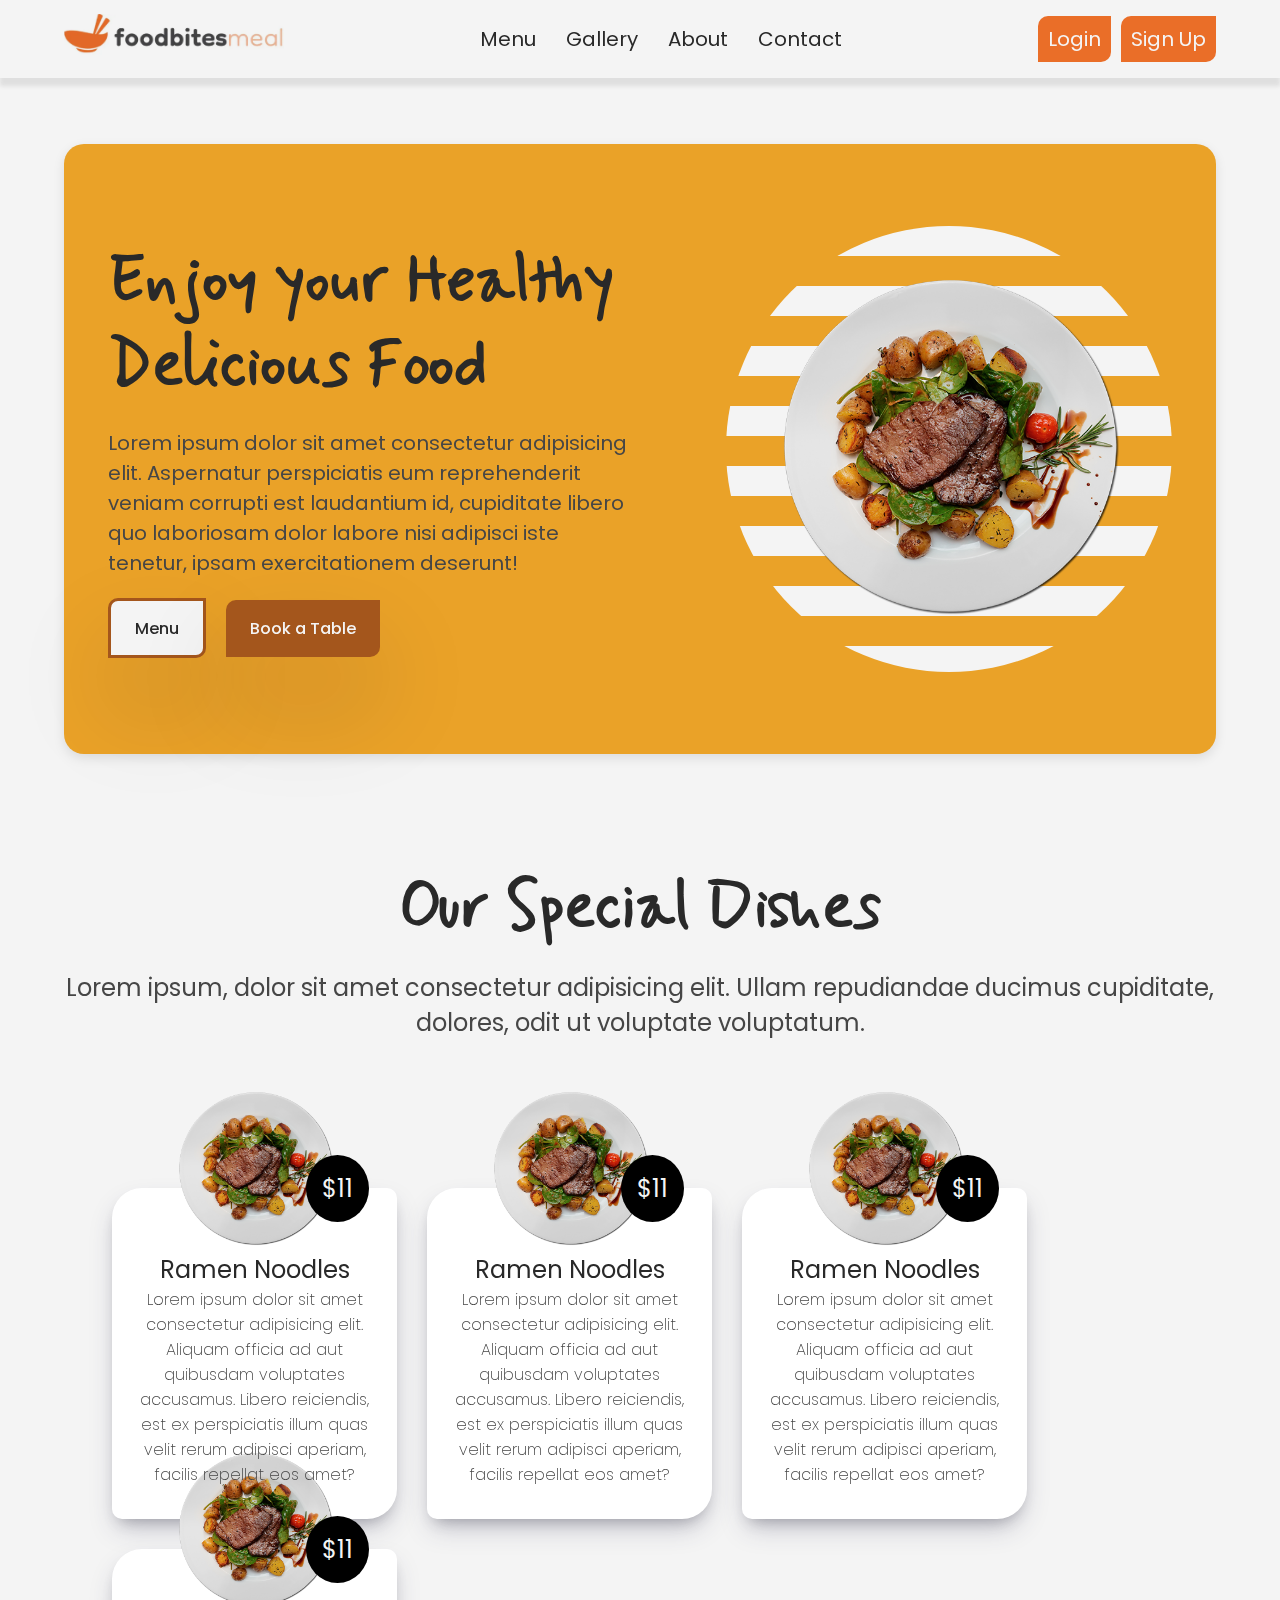
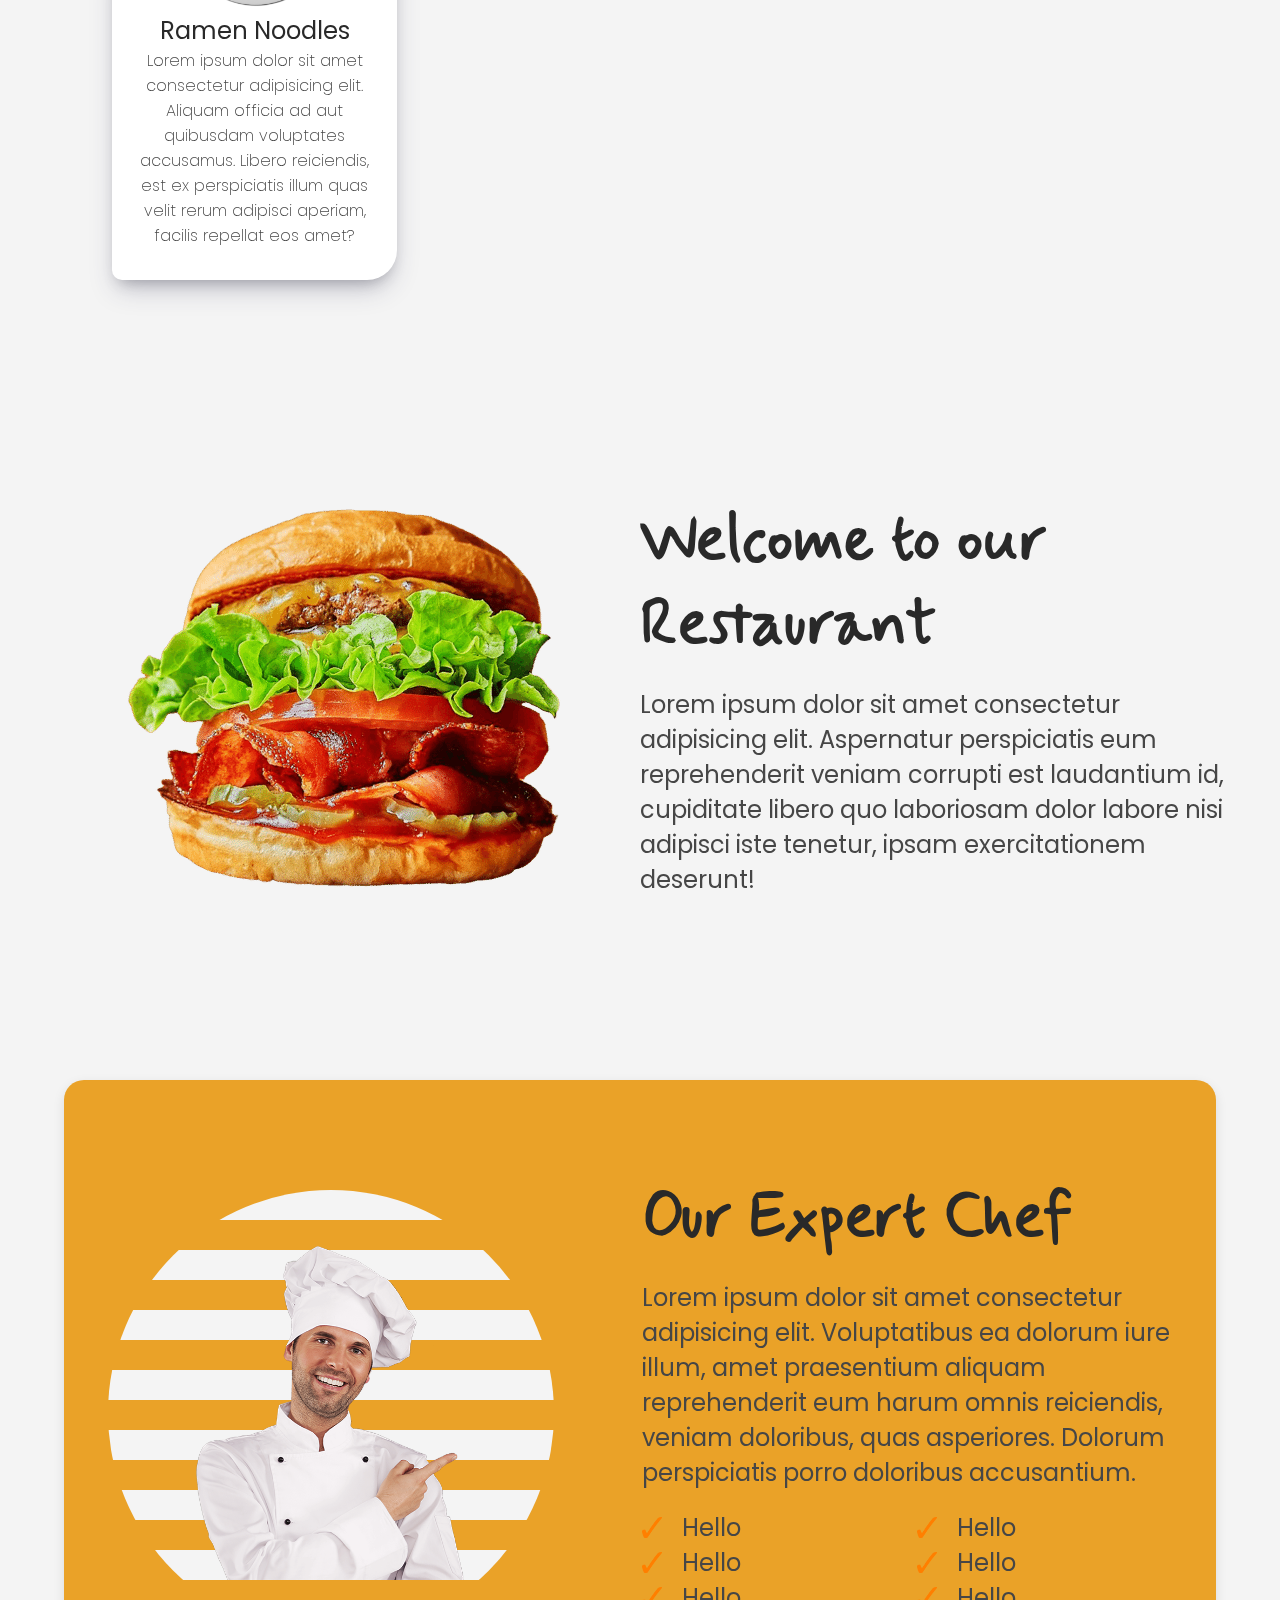
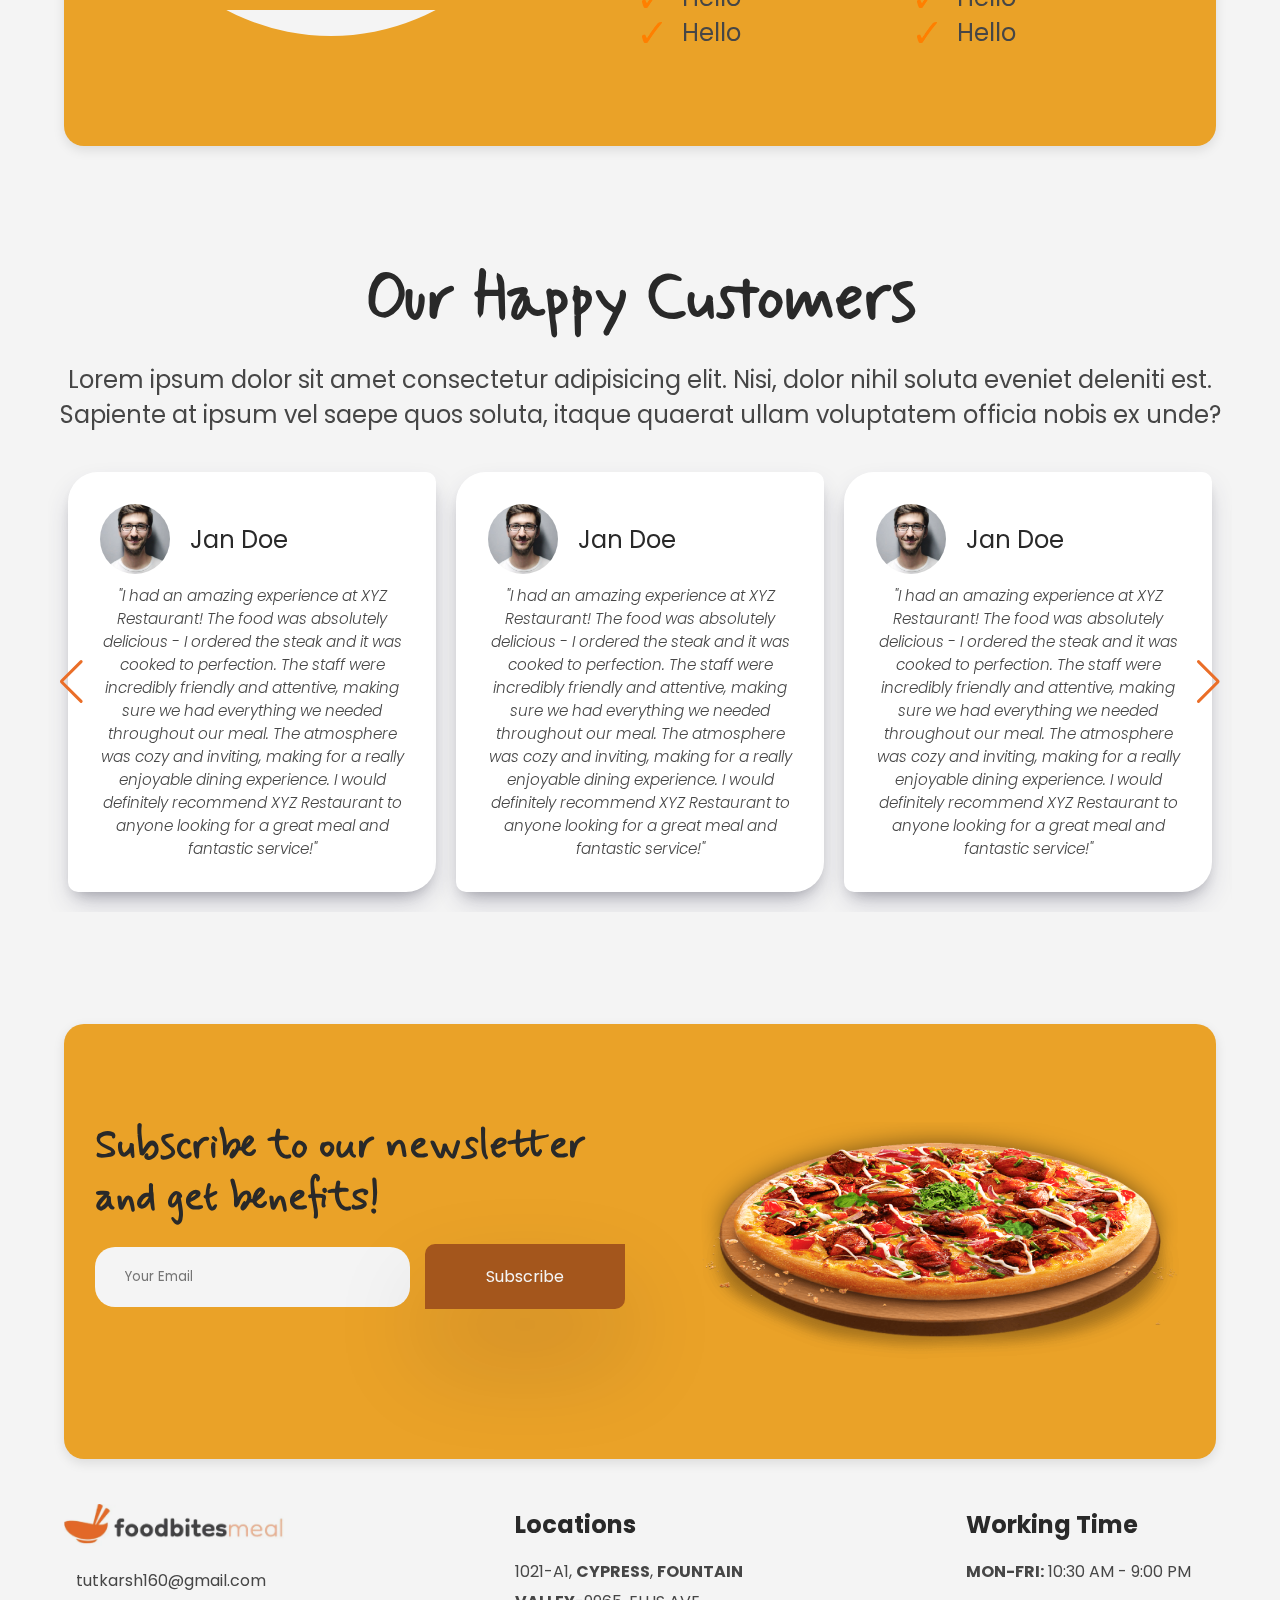
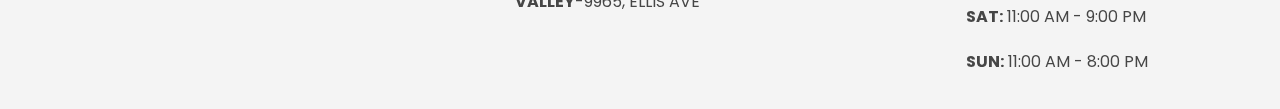
==== commit 518008f0: "New UI" ====
--- a/index.html
+++ b/index.html
@@ -11,6 +11,9 @@
       href="https://fonts.googleapis.com/css2?family=Mynerve&family=Tilt+Neon&display=swap"
       rel="stylesheet"
     />
+    <link rel="preconnect" href="https://fonts.googleapis.com">
+    <link rel="preconnect" href="https://fonts.gstatic.com" crossorigin>
+    <link href="https://fonts.googleapis.com/css2?family=Poppins:ital,wght@0,100;0,200;0,300;0,400;0,500;0,600;0,700;0,800;0,900;1,100;1,200;1,300;1,400;1,500;1,600;1,700;1,800;1,900&display=swap" rel="stylesheet">
     <link
       rel="stylesheet"
       href="https://cdn.jsdelivr.net/npm/swiper@9/swiper-bundle.min.css"
@@ -25,13 +28,10 @@
       <div id="navbar_logo_wrapper">
         <div id="navbar_logo">
           <img
-            src="./images/logo utkarsh sir.png"
+            src="./images/Foodbitesmeal-Logo.webp"
             alt="Foody Logo"
           />
         </div>
-        <span>
-          <h1>Foody</h1>
-        </span>
       </div>
       <div id="navbar_content_wrapper">
         <ul>
@@ -69,6 +69,10 @@
           <span class="first_div_image_wrapper">
             <img src="./images/SecondImage.png" alt="" />
           </span>
+          <div class="first_div_button_wrapper_mobile">
+            <button>Menu</button>
+            <button>Book a Table</button>
+          </div>
         </div>
       </div>
     </section>
@@ -163,10 +167,6 @@
               laudantium id, cupiditate libero quo laboriosam dolor labore nisi
               adipisci iste tenetur, ipsam exercitationem deserunt!
             </p>
-            <div class="first_div_button_wrapper">
-              <button>Menu</button>
-              <button>Book a Table</button>
-            </div>
           </div>
         </div>
       </div>
@@ -492,18 +492,17 @@
     </section>
     <footer>
         <div id="footer_first_div">
-            <div id="footer_logo_wrapper">
-                <div id="footer_logo">
-                    <img src="./images/PikPng.com_food-icon-png_369777.png" alt="Foody Logo"/>
-                </div>
-                <span>
-                    <h1>Foody</h1>
-                </span>
+            <div id="footer_logo">
+                <img src="./images/Foodbitesmeal-Logo.webp" alt="Foody Logo"/>
+            </div>
+            <div id="footer_contact">
+              <i class="fa-solid fa-envelope fa-xl"></i>
+              <p>tutkarsh160@gmail.com</p>
             </div>
             <div id="footer_social_media_icons">
-                <i class="fa-brands fa-linkedin fa-beat fa-xl"></i>
-                <i class="fa-brands fa-instagram fa-beat fa-xl"></i>
-                <i class="fa-brands fa-twitter fa-beat fa-xl"></i>
+                <i class="fa-brands fa-linkedin fa-xl"></i>
+                <i class="fa-brands fa-instagram fa-xl"></i>
+                <i class="fa-brands fa-twitter fa-xl"></i>
             </div>
         </div>
         <div id="footer_second_div">
@@ -532,7 +531,7 @@
 
     <script>
       console.log("HELLO");
-      let element = document.querySelector(".first_common_section");
+      let element = document.querySelector("footer");
  let contactNav = document.querySelector("#contact")
  contactNav.onclick = function(){
   element.scrollIntoView({behavior: "smooth"});
--- a/css/Home.css
+++ b/css/Home.css
@@ -2,7 +2,7 @@
     margin: 0;
     padding: 0;
     box-sizing: border-box;
-    font-family: "Tilt Neon", cursive;
+    font-family: 'Poppins', sans-serif;
   }
 
   html {
@@ -11,21 +11,24 @@
   }
 
   body {
-    background: #ea6e28;
+    background: #f4f4f4;
+    padding-top: 8rem;
+    /* overflow: overlay; */
   }
 
   body::-webkit-scrollbar {
-    width: 0.5em;
-   
+    width: 0.5em; 
   }
    
   body::-webkit-scrollbar-track {
+    background: transparent;
+    /* border-radius: 10px; */
     box-shadow: inset 0 0 6px rgba(0, 0, 0, 0.188);
   }
    
   body::-webkit-scrollbar-thumb {
     background-color: rgba(169, 169, 169, 0.512);
-    border-radius: 8px;
+    border-radius: 10px;
   }
 
   h1,
@@ -67,7 +70,7 @@
     justify-content: center;
     width: 100%;
     padding: 0rem 4rem;
-    margin: 8rem 0rem;
+    margin: 1rem 0rem;
   }
 
   .second_common_section{
@@ -75,8 +78,8 @@
     align-items: center;
     justify-content: center;
     width: 100%;
-    background: url("/images/ThirdImage.jpg");
-    margin: 4rem 0rem;
+    background: #f4f4f4;
+    margin: 1rem 0rem;
   }
 
   /* Navbar Styling Starts */
@@ -87,14 +90,11 @@
     z-index: 10;
     display: flex;
     align-items: center;
-    justify-content: space-around;
-    width: 100%;
-    padding: 1rem 0rem;
-    background: #ffffff;
-    border-radius: 0px 0px 200px 200px;
-    border-bottom: 10px solid orange;
-    border-left: 10px solid orangered;
-    border-right: 10px solid orangered;
+    justify-content: space-between;
+    width: 100%;
+    padding: 1rem 4rem;
+    background: #f4f4f4;
+    box-shadow: 0 8px 4px rgba(41,41,41,.1);
   }
 
   #navbar_logo_wrapper {
@@ -104,18 +104,13 @@
     gap: 20px;
   }
 
-  #navbar_logo_wrapper h1 {
-    font-size: 3rem;
-    font-weight: 600;
-    color: #000000;
-  }
-
   #navbar_logo {
     display: flex;
     align-items: center;
     justify-content: center;
-    width: 80px;
-    height: 60px;
+    width: 220px;
+    height: 44px;
+    mix-blend-mode: multiply;
   }
 
   #navbar_content_wrapper {
@@ -133,19 +128,20 @@
 
   #navbar_content_wrapper ul li {
     list-style: none;
-    padding: 4px;
-    font-size: 1.5rem;
-    font-weight: 500;
-    color: #000000;
+    font-size: 1.25rem;
+    font-weight: 400;
+    color: #292929;
     cursor: pointer;
     transition: all 0.65s;
   }
 
   #navbar_content_wrapper ul li:hover{
     border-radius: 10px 0px 10px 0px;
+    padding: 8px 10px;
+    transform: scale(1.1);
     cursor: pointer;
     background: #ea6e28;
-    color: #ffffff;
+    color: #f4f4f4;
   }
 
   #navbar_login_wrapper {
@@ -157,15 +153,15 @@
 
   #navbar_login_wrapper button {
     padding: 8px 10px;
-    color: #ffffff;
+    color: #f4f4f4;
     background: #ea6e28;
-    font-size: 1.5rem;
-    font-weight: 500;
+    font-size: 1.25rem;
+    font-weight: 400;
   }
 
   #navbar_login_wrapper button:hover {
     border-radius: 0px 10px 0px 10px;
-    color: #000000;
+    color: #292929;
   }
 
   /* Navbar Styling Ends */
@@ -175,7 +171,7 @@
     align-items: center;
     justify-content: space-around;
     width: 100%;
-    background: #ffffff;
+    background: #eaa228;
     padding: 6rem 0rem;
     border-radius: 20px;
     box-shadow: rgba(0, 0, 0, 0.1) 0px 4px 12px;
@@ -186,15 +182,20 @@
     flex-direction: column;
     align-items: flex-start;
     justify-content: center;
-    color: black;
     width: 100%;
     max-width: 530px;
     gap: 20px;
   }
 
   .first_div_left h1{
-    font-family: 'Mynerve', cursive;
+    font-family: 'Mynerve', 'cursive';
     font-size: 4rem;
+    color: #292929;
+  }
+
+  .first_div_left p{
+    font-size: 1.25rem;
+    color: #464646;
   }
 
   .first_div_button_wrapper{
@@ -207,19 +208,20 @@
   .first_div_button_wrapper button{
     padding: 16px 24px;
     font-size: 1rem;
-    font-weight: 700;
+    font-weight: 500;
     box-shadow: rgba(17, 12, 46, 0.15) 0px 48px 100px 0px;
   }
 
   .first_div_button_wrapper button:first-child{
-    background: #ffffff;
-    border: 3px solid #ea6e28;
-    color: #000000;
+    background: #f4f4f4;
+    border: 3px solid #a4561c;
+    color: #292929;
+    padding: 14.5px 24px;
   }
 
   .first_div_button_wrapper button:last-child{
-    background: #ea6e28;
-    color: #ffffff;
+    background: #a4561c;
+    color: #f4f4f4;
   }
 
   .first_div_button_wrapper button:first-child:hover {
@@ -228,30 +230,32 @@
 
   .first_div_button_wrapper button:last-child:hover {
     border-radius: 0px 10px 0px 10px;
-    color: #000000;
+    color: #292929;
   }
 
 
   .first_div_right {
     position: relative;
     display: flex;
-    align-items: center;
-    justify-content: center;
+    flex-direction: column;
+    align-items: center;
+    justify-content: center;
+    width: 100%;
+    max-width: 446px;
   }
 
   .circular_div{
     position: absolute;
-    width: 400px;
-    height: 400px;
+    width: 100%;
+    height: 446px;
     background: #ea6e28;
-    /* z-index: -1; */
     border-radius: 50%;
     background: linear-gradient(
   to bottom,
-  #ea6e28,
-  #ea6e28 50%,
-  #ffffff 50%,
-  #ffffff
+  #f4f4f4,
+  #f4f4f4 50%,
+  #eaa228 50%,
+  #eaa228
 );
 /* The rectangle in which to repeat. 
    It can be fully wide in this case */
@@ -275,20 +279,21 @@
     justify-content: center;
     width: 100%;
     gap: 20px;
-    /* background: url("/images/ThirdImage.jpg"); */
     padding: 6rem 3rem;
   }
 
   .second_section_wrapper h1{
-    font-family: 'Mynerve', cursive;
+    font-family: 'Mynerve', 'cursive';
     font-size: 4rem;
     font-weight: 700;
+    color: #292929;
   }
 
   .second_section_wrapper p{
-    font-size: 2rem;
-    font-weight: 600;
+    font-size: 1.5rem;
+    font-weight: 400;
     text-align: center;
+    color: #464646;
   }
 
   .second_div_card_wrapper{
@@ -311,8 +316,8 @@
     background: #ffffff;
     border-radius: 30px 10px 30px 10px;
     width: 100%;
-    max-width: 300px;
-    padding: 2rem;
+    max-width:285px;
+    padding: 2rem 1rem;
     box-shadow: rgba(50, 50, 93, 0.25) 0px 13px 27px -5px, rgba(0, 0, 0, 0.3) 0px 8px 16px -8px;
   }
 
@@ -322,8 +327,8 @@
     display: flex;
     align-items: center;
     justify-content: center;
-    max-width: 200px;
-    top: -40%;
+    max-width: 170px;
+    top: -30%;
   }
 
   .dish_card_price_wrapper{
@@ -337,8 +342,11 @@
     right: 10%;
     border-radius: 50%;
     background: #000000;
-    color: #ffffff;
     padding: 1rem;
+  }
+
+  .dish_card_price_wrapper p{
+    color: #f4f4f4;
   }
 
   .dish_card_details{
@@ -352,15 +360,17 @@
 
   .dish_card_details h2{
     margin-top: 2rem;
-    font-size: 2rem;
-    font-weight: 700;
+    font-size: 1.5rem;
+    font-weight: 400;
     text-align: center;
+    color: #292929;
   }
 
   .dish_card_details p{
     font-size: 1rem;
-    font-weight: 400;
+    font-weight: 200;
     text-align: center;
+    color: #464646;
   }
 
   .second_div_content_wrapper{
@@ -389,12 +399,14 @@
     font-size: 4rem;
     font-weight: 700;
     text-align: left;
+    color: #292929;
   }
 
   .second_div_content_right p{
     font-size: 1.5rem;
     font-weight: 400;
     text-align: left;
+    color: #464646;
   }
 
   .third_section_wrapper{
@@ -402,7 +414,7 @@
     align-items: center;
     justify-content: space-around;
     width: 100%;
-    background: #ffffff;
+    background: #eaa228;
     padding: 6rem 0rem;
     border-radius: 20px;
     box-shadow: rgba(0, 0, 0, 0.1) 0px 4px 12px;
@@ -414,7 +426,7 @@
     align-items: center;
     justify-content: center;
     width: 100%;
-    max-width: 300px;
+    max-width: 446px;
   }
 
   .third_div_list{
@@ -441,18 +453,20 @@
     align-items: center;
     justify-content: center;
     width: 100%;
-    max-width: 370px;
+    max-width: 270px;
   }
 
   .third_div_right h1{
-    font-family: 'Mynerve', cursive;
+    font-family: 'Mynerve', 'cursive';
     font-size: 4rem;
     font-weight: 700;
+    color: #292929;
   }
 
   .third_div_right p{
     font-size: 1.5rem;
     font-weight: 400;
+    color: #464646;
   }
 
   .third_div_list ul{
@@ -473,6 +487,7 @@
     justify-content: flex-start;
     width: 100%;
     gap: 20px;
+    color: #464646;
   }
 
   .list_item_image{
@@ -490,20 +505,21 @@
       justify-content: center;
       width: 100%;
       gap: 20px;
-      /* background: url("/images/ThirdImage.jpg"); */
       padding: 6rem 3rem;
   }
 
   .fourth_section_wrapper h1{
-    font-family: 'Mynerve', cursive;
+    font-family: 'Mynerve', 'cursive';
     font-size: 4rem;
     font-weight: 700;
+    color: #292929;
   }
 
   .fourth_section_wrapper p{
-    font-size: 2rem;
-    font-weight: 600;
+    font-size: 1.5rem;
+    font-weight: 400;
     text-align: center;
+    color: #464646;
   }
 
   .fourth_div_card_wrapper{
@@ -532,6 +548,7 @@
     font-weight: 300;
     text-align: center;
     font-style: italic;
+    color: #464646;
   }
 
   .testimonial_card_first{
@@ -562,7 +579,8 @@
     font-size: 1.5rem;
     font-weight: 400;
     text-align: center;
-    font-style: italic; 
+    font-style: normal; 
+    color: #292929;
   }
 
   .fivth_section_wrapper{
@@ -570,7 +588,7 @@
     align-items: flex-start;
     justify-content: space-around;
     width: 100%;
-    background: #ffffff;
+    background: #eaa228;
     padding: 6rem 0rem;
     border-radius: 20px;
     box-shadow: rgba(0, 0, 0, 0.1) 0px 4px 12px;
@@ -598,27 +616,30 @@
     display: flex;
     align-items: center;
     justify-content: flex-start;
-    width: 250px;
+    width: 100%;
+    /* max-width: 250px; */
     padding: 20px 30px;
-    background-color: #ffffff;
+    background-color: #f4f4f4;
     border-radius: 20px;
+    border: none;
   }
 
   #subscribe_email_button{
     display: flex;
     align-items: center;
     justify-content: center;
-    width: 200px;
+    width: 100%;
+    max-width: 200px;
     padding: 20px 30px;
-    background-color: #ea6e28;
-    color: #ffffff;
+    background-color: #a4561c;
+    color: #f4f4f4;
     font-size: 1rem;
-    font-weight: 700;
+    font-weight: 400;
     box-shadow: rgba(17, 12, 46, 0.15) 0px 48px 100px 0;
   }
 
   #subscribe_email_button:hover{
-    color: #000000;
+    color: #292929;
     border-radius: 0px 10px 0px 10px;
   }
 
@@ -640,31 +661,31 @@
   }
 
   .fivth_div_left h1{
-    font-family: 'Mynerve', cursive;
+    font-family: 'Mynerve', 'cursive';
     font-size: 2.5rem;
     font-weight: 700;
+    color: #292929;
   }
 
   footer{
     display: flex;
     align-items: flex-start;
-    justify-content: space-around;
-    width: 100%;
-    padding: 1rem 0rem;
-    background: #FFFFFF;
-    border-radius: 200px 200px 0px 0px;
-    border-top: 10px solid orange;
-    border-left: 10px solid orangered;
-    border-right: 10px solid orangered;
+    justify-content: space-between;
+    width: 100%;
+    padding: 1rem 4rem;
+    background: #f4f4f4;
+    box-shadow: 0 8px 4px rgba(41,41,41,.1);
   }
 
   footer h1{
     font-size: 1.5rem;
     font-weight: 700;
+    color: #292929;
   }
 
   footer p{
     line-height: 30px;
+    color: #464646;
   }
 
   #footer_first_div{
@@ -672,8 +693,10 @@
     flex-direction: column;
     align-items: flex-start;
     justify-content: center;
-    padding: 1rem;
-    max-width: 180px;
+    padding: 1rem 0rem;
+    width: 100%;
+    gap: 15px;
+    max-width: 230px;
   }
 
   #footer_logo_wrapper{
@@ -687,14 +710,26 @@
     display: flex;
     align-items: center;
     justify-content: center;  
-    width: 80px;
-    height: 60px;
+    width: 220px;
+    height: 44px;
+    mix-blend-mode: multiply;
   }
 
   #footer_logo_wrapper h1{
     font-size: 3rem;
     font-weight: 600;
-    color: #ffffff;
+    color: #f4f4f4;
+  }
+
+  #footer_contact{
+    display: flex;
+    align-items: center;
+    justify-content: center;
+    gap: 12px;
+  }
+
+  .fa-envelope{
+    color: #ea6e28;
   }
 
   #footer_social_media_icons{
@@ -702,19 +737,12 @@
     align-items: center;
     justify-content: center;
     gap: 30px;
-    margin: 30px 0px;
-  }
-
-  .social_media_icons{
-    display: flex !important;
-    align-items: center;
-    justify-content: center;
-    width: 40px;
-    height: 40px;
+    margin-top: 15px;
   }
 
   .fa-brands{
     cursor: pointer;
+    font-weight: 900 !important;
   }
 
   .fa-twitter:before{
@@ -737,8 +765,9 @@
     flex-direction: column;
     align-items: flex-start;
     justify-content: center;
-    padding: 1rem;
+    padding: 1rem 0rem;
     gap: 15px;
+    width: 100%;
     max-width: 230px;
   }
 
@@ -747,8 +776,9 @@
     flex-direction: column;
     align-items: flex-start;
     justify-content: center;
-    padding: 1rem;
+    padding: 1rem 0rem;
     gap: 15px;
+    width: 100%;
     max-width: 250px;
   }
 
@@ -783,4 +813,193 @@
 
   .swiper-button-prev:after{
     color: #ea6e28 !important;
-  }+  }
+
+
+
+  .first_div_button_wrapper_mobile{
+    display: none;
+  }
+
+  /* Media Queries Starts */
+
+  @media only screen and (max-width: 500px) {
+    html{
+      font-size: 10px;
+    }
+
+    button{
+      border-radius: 8px 0px 8px 0px;
+    }
+
+    nav{
+      padding: 1rem;
+    }
+
+    #navbar_logo{
+      width: 150px;
+    }
+
+    #navbar_content_wrapper{
+      display: none;
+    }
+
+    .first_common_section{
+      padding: 0rem 1rem;
+    }
+
+    .first_section_wrapper{
+      flex-direction: column;
+      padding: 2rem;
+      border-radius: 16px;
+      gap: 16px;
+    }
+
+    .first_div_left h1{
+      text-align: center;
+    }
+
+    .first_div_left p{
+      text-align: center;
+    }
+
+    .first_div_button_wrapper{
+      display: none;
+    }
+
+    .circular_div{
+      display: none;
+    }
+
+    .first_div_button_wrapper_mobile{
+      display: flex;
+      flex-direction: column;
+      align-items: center;
+      justify-content: center;
+      width: 100%;
+      gap: 10px;
+      max-width: 230px;
+    }
+  
+    .first_div_button_wrapper_mobile button{
+      width: 100%;
+      padding: 14px 24px;
+      font-size: 1rem;
+      font-weight: 500;
+      box-shadow: rgba(17, 12, 46, 0.15) 0px 48px 100px 0px;
+    }
+  
+    .first_div_button_wrapper_mobile button:first-child{
+      background: #f4f4f4;
+      border: 2.5px solid #a4561c;
+      color: #292929;
+      padding: 12.75px 24px;
+    }
+  
+    .first_div_button_wrapper_mobile button:last-child{
+      background: #a4561c;
+      color: #f4f4f4;
+    }
+  
+    .first_div_button_wrapper_mobile button:first-child:hover {
+      border-radius: 0px 8px 0px 8px;
+    }
+  
+    .first_div_button_wrapper_mobile button:last-child:hover {
+      border-radius: 0px 8px 0px 8px;
+      color: #292929;
+    }
+
+    .second_section_wrapper{
+      padding: 2rem 1rem;
+    }
+
+    .second_div_card_wrapper{
+      padding: 2rem 4rem;
+      gap: 60px;
+      margin: 2rem 8rem;
+    }
+
+    .second_div_content_wrapper{
+      flex-direction: column;
+    }
+
+    .second_div_content_left{
+      order: 1;
+    }
+
+    .second_div_content_right{
+      align-items: center;
+    }
+
+    .second_div_content_right h1{
+      text-align: center;
+    }
+
+    .second_div_content_right p{
+      text-align: center;
+    }
+
+    .dish_card_image_wrapper{
+      max-width: 95px;
+    }
+
+    .dish_card_price_wrapper{
+      top: -15%;
+      right: 25%;
+    }
+
+    .third_section_wrapper{
+      flex-direction: column;
+      padding: 2rem;
+      gap: 16px;
+    }
+
+    .third_div_left{
+      order: 1;
+    }
+
+    .third_div_right{
+      align-items: center;
+    }
+
+    .third_div_right p{
+      text-align: center;
+    }
+
+    .third_div_list{
+      flex-direction: column;
+      gap: 0px;
+    }
+
+    .fourth_section_wrapper{
+      padding: 2rem 1rem;
+    }
+
+    .fivth_section_wrapper{
+      padding: 2rem;
+      border-radius: 16px;
+    }
+
+    .fivth_div_left_first{
+      flex-direction: column;
+    }
+
+    #input_subscribe_email{
+      padding: 16px;
+      border-radius: 8px;
+    }
+
+    #subscribe_email_button{
+      max-width: 100%;
+    }
+
+    .fivth_div_right{
+      display: none;
+    }
+
+    footer{
+      display: none;
+    }
+  }
+  /* Media Queries Ends */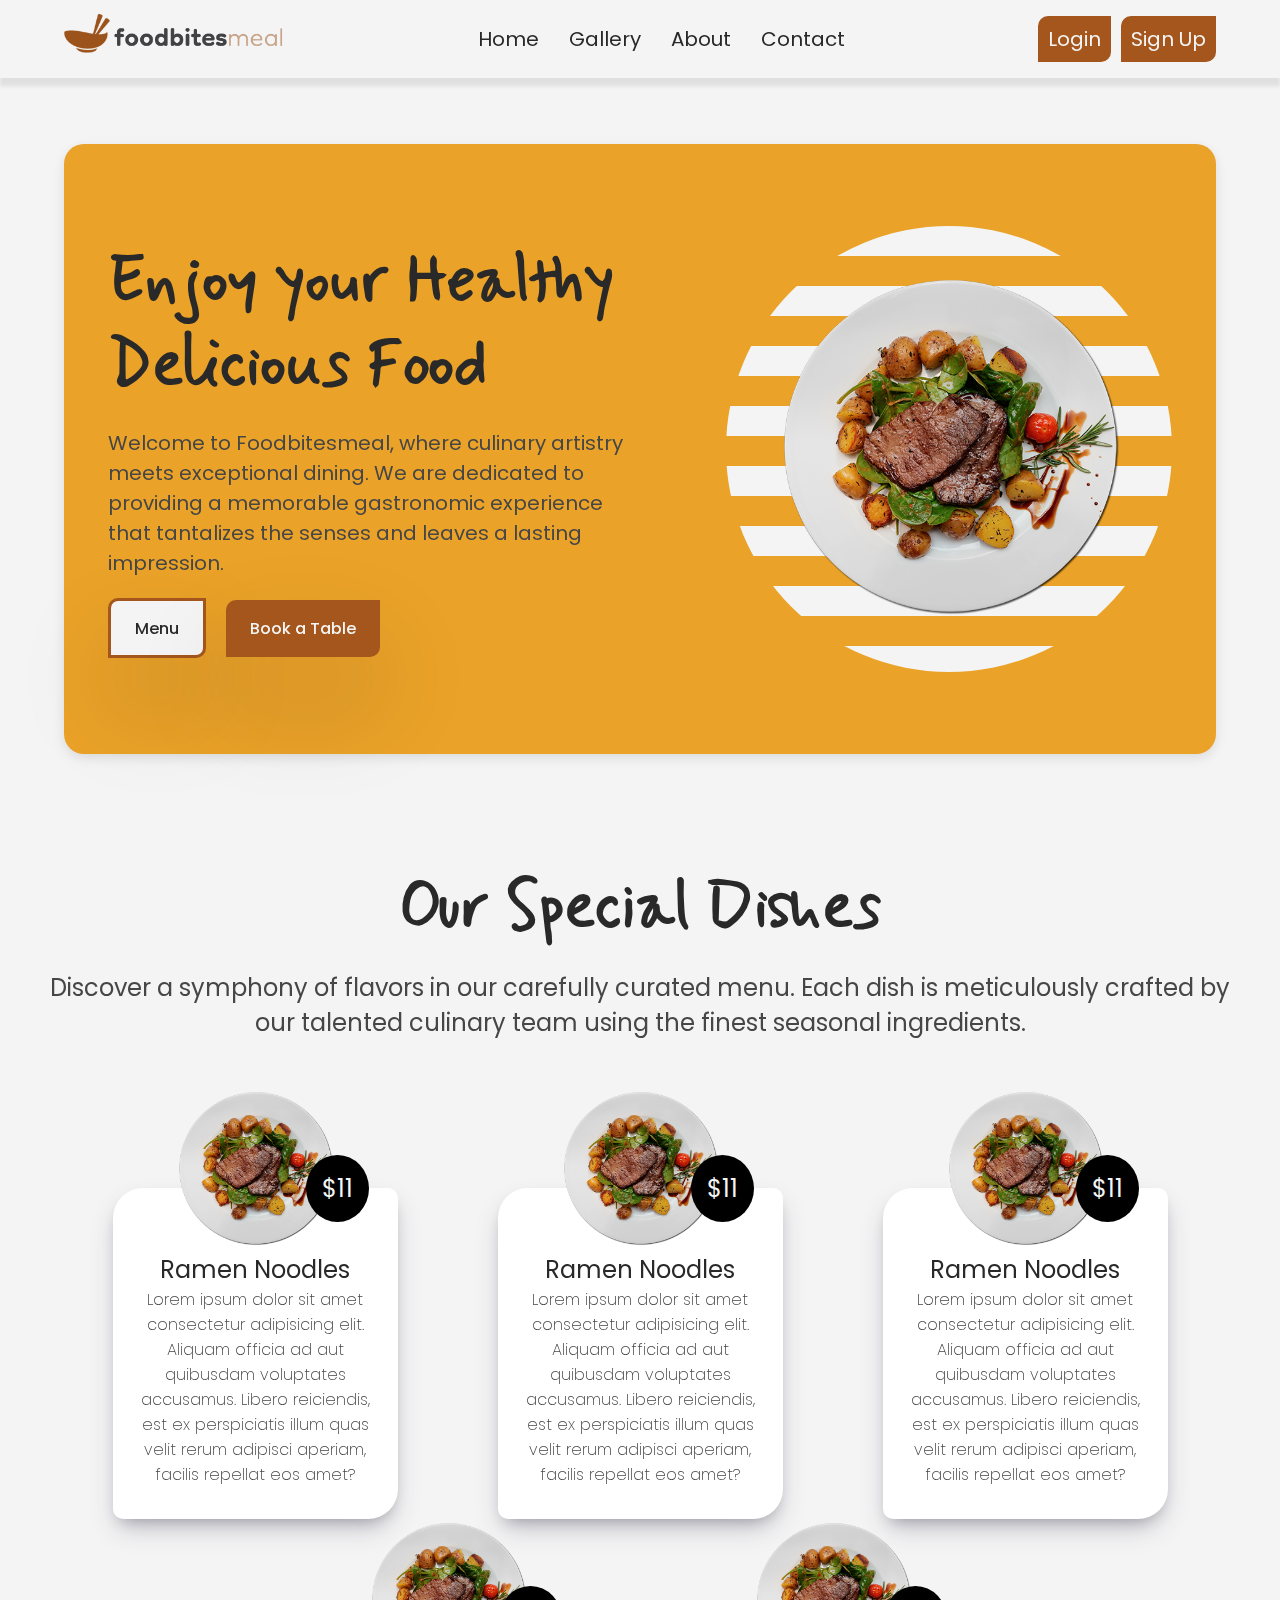
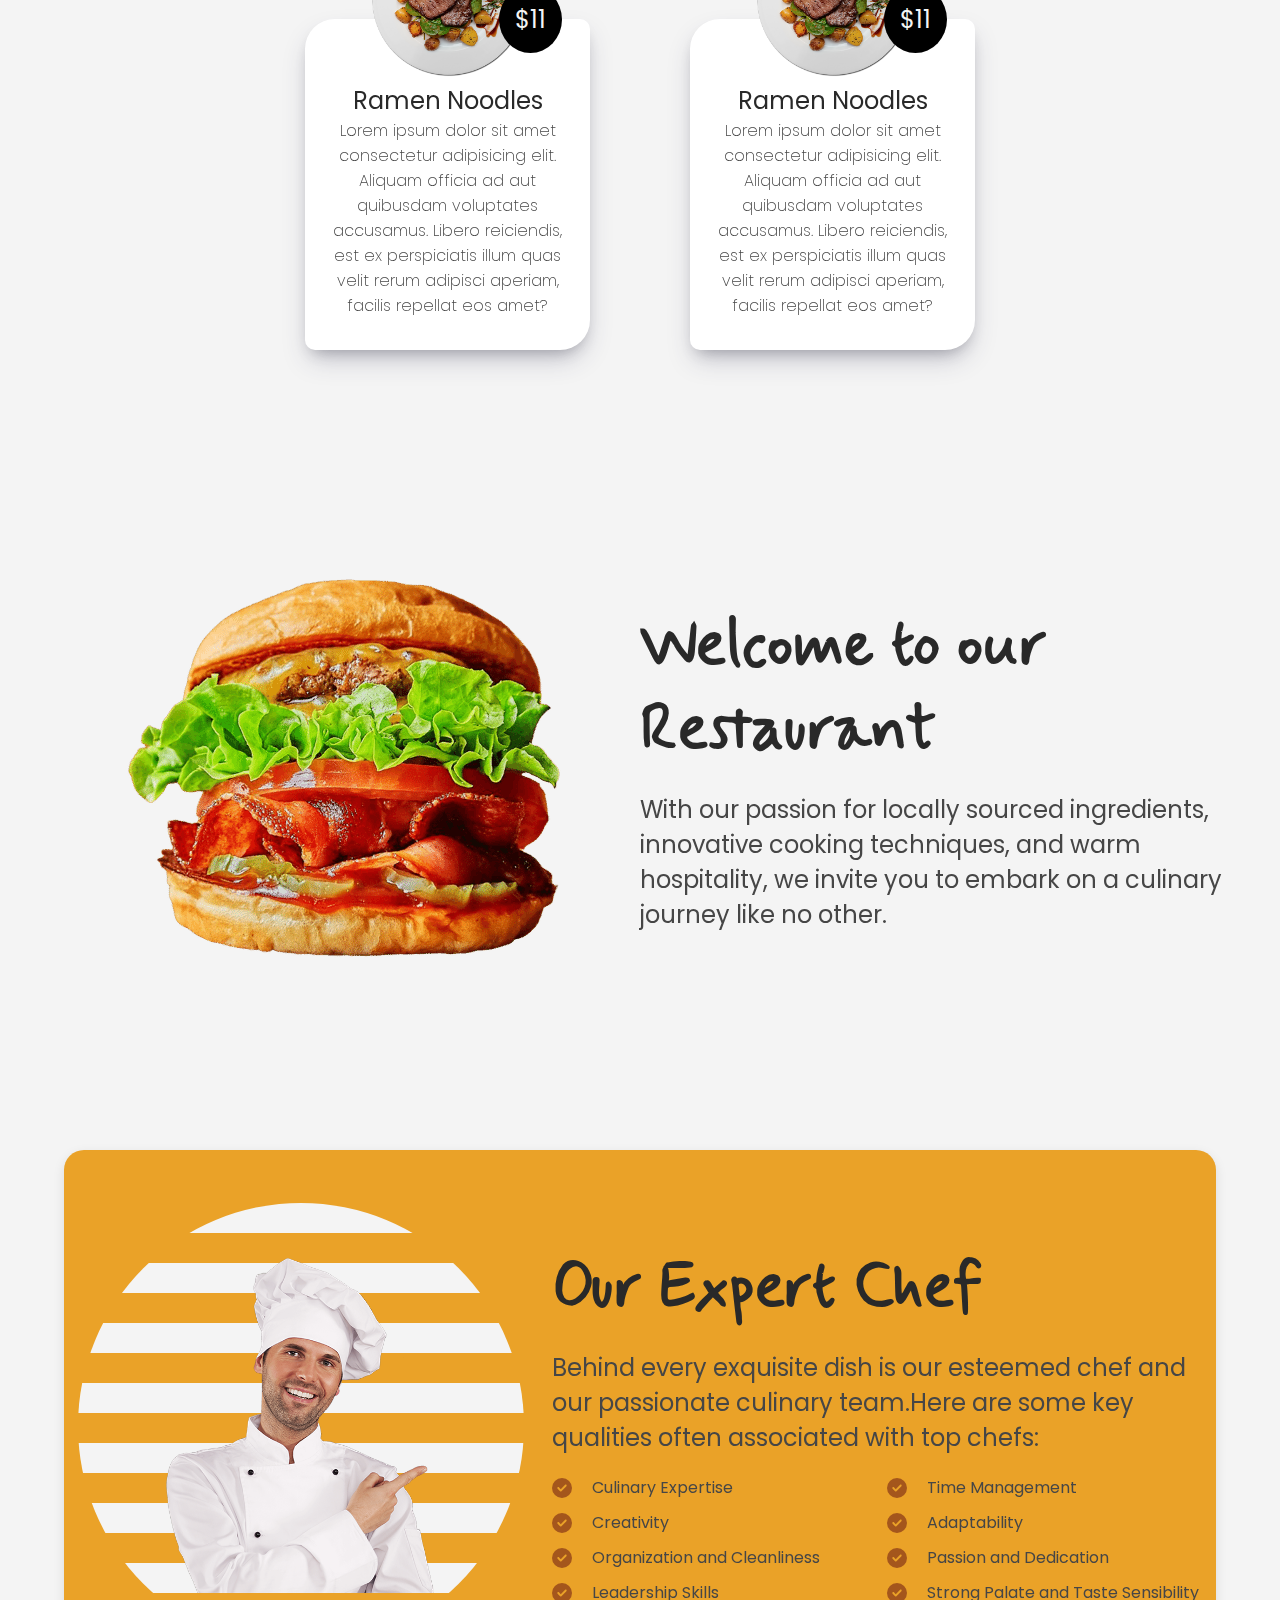
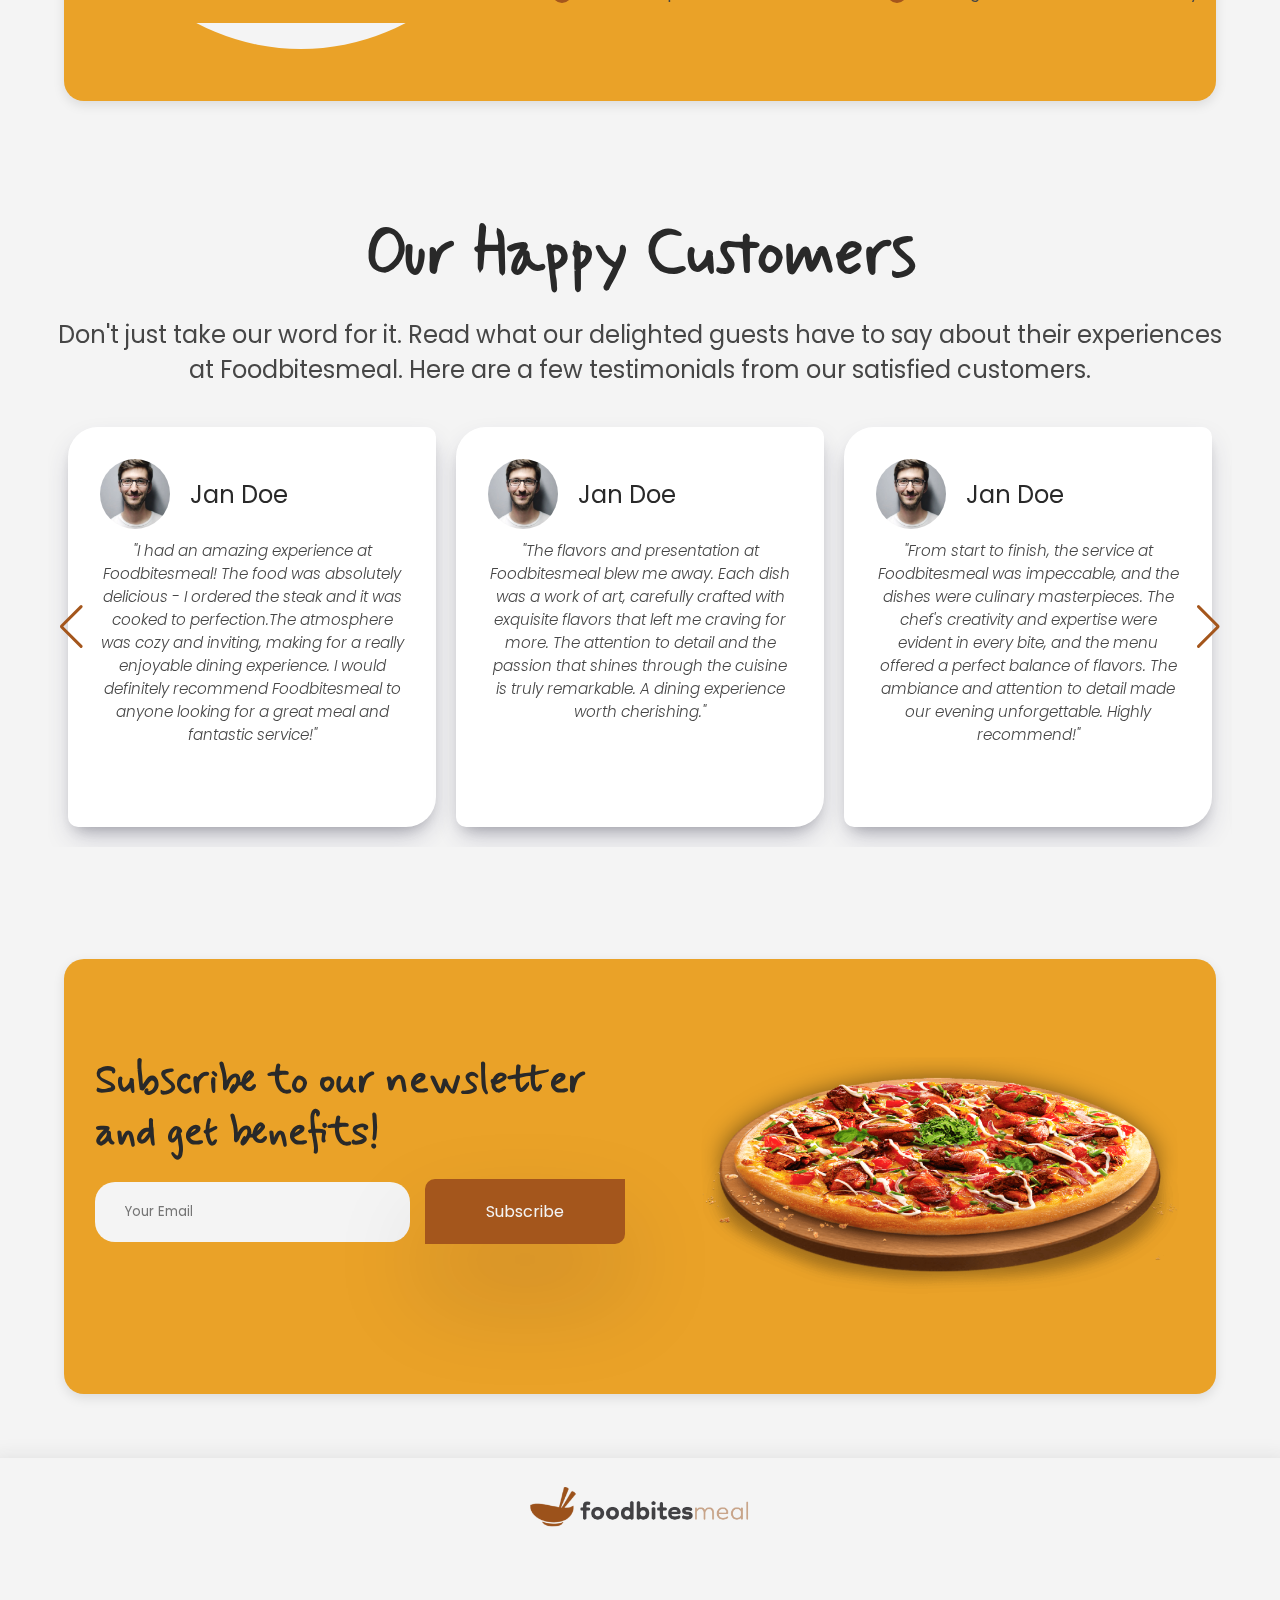
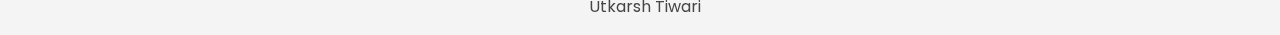
==== commit c073eafe: "Mobile and Tablet Responsive" ====
--- a/index.html
+++ b/index.html
@@ -19,6 +19,7 @@
       href="https://cdn.jsdelivr.net/npm/swiper@9/swiper-bundle.min.css"
     />
     <link rel="stylesheet" href="https://cdnjs.cloudflare.com/ajax/libs/font-awesome/6.4.0/css/all.min.css" integrity="sha512-iecdLmaskl7CVkqkXNQ/ZH/XLlvWZOJyj7Yy7tcenmpD1ypASozpmT/E0iPtmFIB46ZmdtAc9eNBvH0H/ZpiBw==" crossorigin="anonymous" referrerpolicy="no-referrer" />
+    
 
     <script src="https://cdn.jsdelivr.net/npm/swiper@9/swiper-bundle.min.js"></script>
     <title>Foody</title>
@@ -35,7 +36,7 @@
       </div>
       <div id="navbar_content_wrapper">
         <ul>
-          <li>Menu</li>
+          <li>Home</li>
           <li>Gallery</li>
           <li>About</li>
           <li id="contact">Contact</li>
@@ -51,10 +52,7 @@
         <div class="first_div_left">
           <h1>Enjoy your Healthy Delicious Food</h1>
           <p>
-            Lorem ipsum dolor sit amet consectetur adipisicing elit. Aspernatur
-            perspiciatis eum reprehenderit veniam corrupti est laudantium id,
-            cupiditate libero quo laboriosam dolor labore nisi adipisci iste
-            tenetur, ipsam exercitationem deserunt!
+            Welcome to Foodbitesmeal, where culinary artistry meets exceptional dining. We are dedicated to providing a memorable gastronomic experience that tantalizes the senses and leaves a lasting impression.
           </p>
           <div class="first_div_button_wrapper">
             <button>Menu</button>
@@ -80,8 +78,7 @@
       <div class="second_section_wrapper">
         <h1>Our Special Dishes</h1>
         <p>
-          Lorem ipsum, dolor sit amet consectetur adipisicing elit. Ullam
-          repudiandae ducimus cupiditate, dolores, odit ut voluptate voluptatum.
+          Discover a symphony of flavors in our carefully curated menu. Each dish is meticulously crafted by our talented culinary team using the finest seasonal ingredients.
         </p>
         <div class="second_div_card_wrapper">
           <div class="dish_card">
@@ -152,6 +149,23 @@
               </p>
             </div>
           </div>
+          <div class="dish_card">
+            <span class="dish_card_image_wrapper">
+              <img src="./images/SecondImage.png" alt="" />
+            </span>
+            <span class="dish_card_price_wrapper">
+              <p>$11</p>
+            </span>
+            <div class="dish_card_details">
+              <h2>Ramen Noodles</h2>
+              <p>
+                Lorem ipsum dolor sit amet consectetur adipisicing elit. Aliquam
+                officia ad aut quibusdam voluptates accusamus. Libero
+                reiciendis, est ex perspiciatis illum quas velit rerum adipisci
+                aperiam, facilis repellat eos amet?
+              </p>
+            </div>
+          </div>
         </div>
         <div class="second_div_content_wrapper">
           <div class="second_div_content_left">
@@ -162,10 +176,7 @@
           <div class="second_div_content_right">
             <h1>Welcome to our Restaurant</h1>
             <p>
-              Lorem ipsum dolor sit amet consectetur adipisicing elit.
-              Aspernatur perspiciatis eum reprehenderit veniam corrupti est
-              laudantium id, cupiditate libero quo laboriosam dolor labore nisi
-              adipisci iste tenetur, ipsam exercitationem deserunt!
+              With our passion for locally sourced ingredients, innovative cooking techniques, and warm hospitality, we invite you to embark on a culinary journey like no other.
             </p>
           </div>
         </div>
@@ -178,58 +189,99 @@
           <span class="third_div_image_wrapper">
             <img src="./images/FivthImage.png" alt="Chef Image" />
           </span>
+          <div class="third_div_list_mobile">
+            <ul>
+              <li>
+                <span class="list_item_image">
+                  <img src="./images/CheckMark.svg" alt="Tick Image" /> </span
+                >Culinary Expertise
+              </li>
+              <li>
+                <span class="list_item_image">
+                  <img src="./images/CheckMark.svg" alt="Tick Image" /> </span
+                >Creativity
+              </li>
+              <li>
+                <span class="list_item_image">
+                  <img src="./images/CheckMark.svg" alt="Tick Image" /> </span
+                >Organization and Cleanliness
+              </li>
+              <li>
+                <span class="list_item_image">
+                  <img src="./images/CheckMark.svg" alt="Tick Image" /> </span
+                >Leadership Skills
+              </li>
+              <li>
+                <span class="list_item_image">
+                  <img src="./images/CheckMark.svg" alt="Tick Image" /> </span
+                >Time Management
+              </li>
+              <li>
+                <span class="list_item_image">
+                  <img src="./images/CheckMark.svg" alt="Tick Image" /> </span
+                >Adaptability
+              </li>
+              <li>
+                <span class="list_item_image">
+                  <img src="./images/CheckMark.svg" alt="Tick Image" /> </span
+                >Passion and Dedication
+              </li>
+              <li>
+                <span class="list_item_image">
+                  <img src="./images/CheckMark.svg" alt="Tick Image" /> </span
+                >Strong Palate and Taste Sensibility
+              </li>
+            </ul>
+          </div>
         </div>
         <div class="third_div_right">
           <h1>Our Expert Chef</h1>
           <p>
-            Lorem ipsum dolor sit amet consectetur adipisicing elit.
-            Voluptatibus ea dolorum iure illum, amet praesentium aliquam
-            reprehenderit eum harum omnis reiciendis, veniam doloribus, quas
-            asperiores. Dolorum perspiciatis porro doloribus accusantium.
+            Behind every exquisite dish is our esteemed chef and our passionate culinary team.Here are some key qualities often associated with top chefs:
           </p>
           <div class="third_div_list">
             <ul>
               <li>
                 <span class="list_item_image">
-                  <img src="./images/SixthImage.png" alt="Tick Image" /> </span
-                >Hello
-              </li>
-              <li>
-                <span class="list_item_image">
-                  <img src="./images/SixthImage.png" alt="Tick Image" /> </span
-                >Hello
-              </li>
-              <li>
-                <span class="list_item_image">
-                  <img src="./images/SixthImage.png" alt="Tick Image" /> </span
-                >Hello
-              </li>
-              <li>
-                <span class="list_item_image">
-                  <img src="./images/SixthImage.png" alt="Tick Image" /> </span
-                >Hello
+                  <img src="./images/CheckMark.svg" alt="Tick Image" /> </span
+                >Culinary Expertise
+              </li>
+              <li>
+                <span class="list_item_image">
+                  <img src="./images/CheckMark.svg" alt="Tick Image" /> </span
+                >Creativity
+              </li>
+              <li>
+                <span class="list_item_image">
+                  <img src="./images/CheckMark.svg" alt="Tick Image" /> </span
+                >Organization and Cleanliness
+              </li>
+              <li>
+                <span class="list_item_image">
+                  <img src="./images/CheckMark.svg" alt="Tick Image" /> </span
+                >Leadership Skills
               </li>
             </ul>
             <ul>
               <li>
                 <span class="list_item_image">
-                  <img src="./images/SixthImage.png" alt="Tick Image" /> </span
-                >Hello
-              </li>
-              <li>
-                <span class="list_item_image">
-                  <img src="./images/SixthImage.png" alt="Tick Image" /> </span
-                >Hello
-              </li>
-              <li>
-                <span class="list_item_image">
-                  <img src="./images/SixthImage.png" alt="Tick Image" /> </span
-                >Hello
-              </li>
-              <li>
-                <span class="list_item_image">
-                  <img src="./images/SixthImage.png" alt="Tick Image" /> </span
-                >Hello
+                  <img src="./images/CheckMark.svg" alt="Tick Image" /> </span
+                >Time Management
+              </li>
+              <li>
+                <span class="list_item_image">
+                  <img src="./images/CheckMark.svg" alt="Tick Image" /> </span
+                >Adaptability
+              </li>
+              <li>
+                <span class="list_item_image">
+                  <img src="./images/CheckMark.svg" alt="Tick Image" /> </span
+                >Passion and Dedication
+              </li>
+              <li>
+                <span class="list_item_image">
+                  <img src="./images/CheckMark.svg" alt="Tick Image" /> </span
+                >Strong Palate and Taste Sensibility
               </li>
             </ul>
           </div>
@@ -240,9 +292,7 @@
       <div class="fourth_section_wrapper">
         <h1>Our Happy Customers</h1>
         <p>
-          Lorem ipsum dolor sit amet consectetur adipisicing elit. Nisi, dolor
-          nihil soluta eveniet deleniti est. Sapiente at ipsum vel saepe quos
-          soluta, itaque quaerat ullam voluptatem officia nobis ex unde?
+          Don't just take our word for it. Read what our delighted guests have to say about their experiences at Foodbitesmeal. Here are a few testimonials from our satisfied customers.
         </p>
         <div class="fourth_div_card_wrapper">
           <div class="swiper">
@@ -263,13 +313,11 @@
                     </span>
                   </div>
                   <p>
-                    "I had an amazing experience at XYZ Restaurant! The food was
+                    "I had an amazing experience at Foodbitesmeal! The food was
                     absolutely delicious - I ordered the steak and it was cooked
-                    to perfection. The staff were incredibly friendly and
-                    attentive, making sure we had everything we needed
-                    throughout our meal. The atmosphere was cozy and inviting,
+                    to perfection.The atmosphere was cozy and inviting,
                     making for a really enjoyable dining experience. I would
-                    definitely recommend XYZ Restaurant to anyone looking for a
+                    definitely recommend Foodbitesmeal to anyone looking for a
                     great meal and fantastic service!"
                   </p>
                 </div>
@@ -286,14 +334,7 @@
                     </span>
                   </div>
                   <p>
-                    "I had an amazing experience at XYZ Restaurant! The food was
-                    absolutely delicious - I ordered the steak and it was cooked
-                    to perfection. The staff were incredibly friendly and
-                    attentive, making sure we had everything we needed
-                    throughout our meal. The atmosphere was cozy and inviting,
-                    making for a really enjoyable dining experience. I would
-                    definitely recommend XYZ Restaurant to anyone looking for a
-                    great meal and fantastic service!"
+                    "The flavors and presentation at Foodbitesmeal blew me away. Each dish was a work of art, carefully crafted with exquisite flavors that left me craving for more. The attention to detail and the passion that shines through the cuisine is truly remarkable. A dining experience worth cherishing."
                   </p>
                 </div>
                 <div class="testimonial_card">
@@ -309,14 +350,7 @@
                     </span>
                   </div>
                   <p>
-                    "I had an amazing experience at XYZ Restaurant! The food was
-                    absolutely delicious - I ordered the steak and it was cooked
-                    to perfection. The staff were incredibly friendly and
-                    attentive, making sure we had everything we needed
-                    throughout our meal. The atmosphere was cozy and inviting,
-                    making for a really enjoyable dining experience. I would
-                    definitely recommend XYZ Restaurant to anyone looking for a
-                    great meal and fantastic service!"
+                    "From start to finish, the service at Foodbitesmeal was impeccable, and the dishes were culinary masterpieces. The chef's creativity and expertise were evident in every bite, and the menu offered a perfect balance of flavors. The ambiance and attention to detail made our evening unforgettable. Highly recommend!"
                   </p>
                 </div>
               </div>
@@ -334,14 +368,7 @@
                     </span>
                   </div>
                   <p>
-                    "I had an amazing experience at XYZ Restaurant! The food was
-                    absolutely delicious - I ordered the steak and it was cooked
-                    to perfection. The staff were incredibly friendly and
-                    attentive, making sure we had everything we needed
-                    throughout our meal. The atmosphere was cozy and inviting,
-                    making for a really enjoyable dining experience. I would
-                    definitely recommend XYZ Restaurant to anyone looking for a
-                    great meal and fantastic service!"
+                    "I have dined at many fine establishments, but Foodbitesmeal stands out as a true gem. The chef's innovative approach to classic dishes left me in awe. The blend of unique ingredients and their skillful execution resulted in an explosion of flavors that delighted my palate. It was a dining experience that exceeded all expectations."
                   </p>
                 </div>
                 <div class="testimonial_card">
@@ -357,14 +384,7 @@
                     </span>
                   </div>
                   <p>
-                    "I had an amazing experience at XYZ Restaurant! The food was
-                    absolutely delicious - I ordered the steak and it was cooked
-                    to perfection. The staff were incredibly friendly and
-                    attentive, making sure we had everything we needed
-                    throughout our meal. The atmosphere was cozy and inviting,
-                    making for a really enjoyable dining experience. I would
-                    definitely recommend XYZ Restaurant to anyone looking for a
-                    great meal and fantastic service!"
+                    "As a food enthusiast, I'm always on the lookout for exceptional dining experiences. Foodbitesmeal exceeded all my expectations. The service was impeccable, and the attention to detail made me feel like a valued guest. An absolute must-visit for any culinary connoisseur"
                   </p>
                 </div>
                 <div class="testimonial_card">
@@ -380,85 +400,7 @@
                     </span>
                   </div>
                   <p>
-                    "I had an amazing experience at XYZ Restaurant! The food was
-                    absolutely delicious - I ordered the steak and it was cooked
-                    to perfection. The staff were incredibly friendly and
-                    attentive, making sure we had everything we needed
-                    throughout our meal. The atmosphere was cozy and inviting,
-                    making for a really enjoyable dining experience. I would
-                    definitely recommend XYZ Restaurant to anyone looking for a
-                    great meal and fantastic service!"
-                  </p>
-                </div>
-              </div>
-              <div class="swiper-slide">
-                <div class="testimonial_card">
-                  <div class="testimonial_card_first">
-                    <span class="testimonial_card_image">
-                      <img
-                        src="./images/SeventhImage.webp"
-                        alt=" Testimonial Image"
-                      />
-                    </span>
-                    <span class="testimonial_card_heading">
-                      <p>Jan Doe</p>
-                    </span>
-                  </div>
-                  <p>
-                    "I had an amazing experience at XYZ Restaurant! The food was
-                    absolutely delicious - I ordered the steak and it was cooked
-                    to perfection. The staff were incredibly friendly and
-                    attentive, making sure we had everything we needed
-                    throughout our meal. The atmosphere was cozy and inviting,
-                    making for a really enjoyable dining experience. I would
-                    definitely recommend XYZ Restaurant to anyone looking for a
-                    great meal and fantastic service!"
-                  </p>
-                </div>
-                <div class="testimonial_card">
-                  <div class="testimonial_card_first">
-                    <span class="testimonial_card_image">
-                      <img
-                        src="./images/SeventhImage.webp"
-                        alt=" Testimonial Image"
-                      />
-                    </span>
-                    <span class="testimonial_card_heading">
-                      <p>Jan Doe</p>
-                    </span>
-                  </div>
-                  <p>
-                    "I had an amazing experience at XYZ Restaurant! The food was
-                    absolutely delicious - I ordered the steak and it was cooked
-                    to perfection. The staff were incredibly friendly and
-                    attentive, making sure we had everything we needed
-                    throughout our meal. The atmosphere was cozy and inviting,
-                    making for a really enjoyable dining experience. I would
-                    definitely recommend XYZ Restaurant to anyone looking for a
-                    great meal and fantastic service!"
-                  </p>
-                </div>
-                <div class="testimonial_card">
-                  <div class="testimonial_card_first">
-                    <span class="testimonial_card_image">
-                      <img
-                        src="./images/SeventhImage.webp"
-                        alt=" Testimonial Image"
-                      />
-                    </span>
-                    <span class="testimonial_card_heading">
-                      <p>Jan Doe</p>
-                    </span>
-                  </div>
-                  <p>
-                    "I had an amazing experience at XYZ Restaurant! The food was
-                    absolutely delicious - I ordered the steak and it was cooked
-                    to perfection. The staff were incredibly friendly and
-                    attentive, making sure we had everything we needed
-                    throughout our meal. The atmosphere was cozy and inviting,
-                    making for a really enjoyable dining experience. I would
-                    definitely recommend XYZ Restaurant to anyone looking for a
-                    great meal and fantastic service!"
+                    "I recently celebrated a special occasion at Foodbitesmeal, and it was a night to remember. The chef's creativity was evident in every course, and the flavors were nothing short of spectacular. The impeccable service, elegant ambiance, and attention to detail created a dining experience that felt like pure indulgence. Thank you for making our celebration truly memorable!"
                   </p>
                 </div>
               </div>
@@ -469,6 +411,61 @@
             <!-- If we need navigation buttons -->
             <div class="swiper-button-prev"></div>
             <div class="swiper-button-next"></div>
+          </div>
+        </div>
+        <div class="fourth_div_card_wrapper_mobile">
+          <div class="testimonial_card">
+            <div class="testimonial_card_first">
+              <span class="testimonial_card_image">
+                <img
+                  src="./images/SeventhImage.webp"
+                  alt=" Testimonial Image"
+                />
+              </span>
+              <span class="testimonial_card_heading">
+                <p>Jan Doe</p>
+              </span>
+            </div>
+            <p>
+              "I had an amazing experience at Foodbitesmeal! The food was
+              absolutely delicious - I ordered the steak and it was cooked
+              to perfection.The atmosphere was cozy and inviting,
+              making for a really enjoyable dining experience. I would
+              definitely recommend Foodbitesmeal to anyone looking for a
+              great meal and fantastic service!"
+            </p>
+          </div>
+          <div class="testimonial_card">
+            <div class="testimonial_card_first">
+              <span class="testimonial_card_image">
+                <img
+                  src="./images/SeventhImage.webp"
+                  alt=" Testimonial Image"
+                />
+              </span>
+              <span class="testimonial_card_heading">
+                <p>Jan Doe</p>
+              </span>
+            </div>
+            <p>
+              "The flavors and presentation at Foodbitesmeal blew me away. Each dish was a work of art, carefully crafted with exquisite flavors that left me craving for more. The attention to detail and the passion that shines through the cuisine is truly remarkable. A dining experience worth cherishing."
+            </p>
+          </div>
+          <div class="testimonial_card">
+            <div class="testimonial_card_first">
+              <span class="testimonial_card_image">
+                <img
+                  src="./images/SeventhImage.webp"
+                  alt=" Testimonial Image"
+                />
+              </span>
+              <span class="testimonial_card_heading">
+                <p>Jan Doe</p>
+              </span>
+            </div>
+            <p>
+              "From start to finish, the service at Foodbitesmeal was impeccable, and the dishes were culinary masterpieces. The chef's creativity and expertise were evident in every bite, and the menu offered a perfect balance of flavors. The ambiance and attention to detail made our evening unforgettable. Highly recommend!"
+            </p>
           </div>
         </div>
       </div>
@@ -495,31 +492,16 @@
             <div id="footer_logo">
                 <img src="./images/Foodbitesmeal-Logo.webp" alt="Foody Logo"/>
             </div>
-            <div id="footer_contact">
-              <i class="fa-solid fa-envelope fa-xl"></i>
-              <p>tutkarsh160@gmail.com</p>
-            </div>
             <div id="footer_social_media_icons">
                 <i class="fa-brands fa-linkedin fa-xl"></i>
+                <i class="fa-brands fa-github fa-xl"></i>
                 <i class="fa-brands fa-instagram fa-xl"></i>
                 <i class="fa-brands fa-twitter fa-xl"></i>
             </div>
-        </div>
-        <div id="footer_second_div">
-            <h1>Locations</h1>
-            <p>1021-A1, <strong>CYPRESS</strong>, <strong>FOUNTAIN VALLEY</strong>-9965, ELLIS AVE</p>
-        </div>
-        <div id="footer_third_div">
-            <h1>Working Time</h1>
-            <div class="footer_timings">
-               <p><strong>MON-FRI:</strong> 10:30 AM - 9:00 PM</p>
-            </div>
-            <div class="footer_timings">
-                <p><strong>SAT:</strong> 11:00 AM - 9:00 PM</p>
-             </div>
-             <div class="footer_timings">
-                <p><strong>SUN:</strong> 11:00 AM - 8:00 PM</p>
-             </div>
+            <div id="footer_copyright">
+              <i class="fa fa-copyright fa-lg"></i>
+              <p>Utkarsh Tiwari</p>
+            </div>
         </div>
     </footer>
 
--- a/css/Home.css
+++ b/css/Home.css
@@ -140,7 +140,7 @@
     padding: 8px 10px;
     transform: scale(1.1);
     cursor: pointer;
-    background: #ea6e28;
+    background: #a4561c;
     color: #f4f4f4;
   }
 
@@ -154,7 +154,7 @@
   #navbar_login_wrapper button {
     padding: 8px 10px;
     color: #f4f4f4;
-    background: #ea6e28;
+    background: #a4561c;
     font-size: 1.25rem;
     font-weight: 400;
   }
@@ -248,7 +248,7 @@
     position: absolute;
     width: 100%;
     height: 446px;
-    background: #ea6e28;
+    background: #a4561c;
     border-radius: 50%;
     background: linear-gradient(
   to bottom,
@@ -299,11 +299,11 @@
   .second_div_card_wrapper{
     display: flex;
     align-items: center;
-    justify-content: flex-start;
+    justify-content: center;
     flex-wrap: wrap;
     width: 100%;
     padding: 2rem 4rem;
-    gap: 30px;
+    gap: 100px;
     margin: 6rem 8rem;
   }
 
@@ -423,10 +423,12 @@
   .third_div_left{
     position: relative;
     display: flex;
+    flex-direction: column;
     align-items: center;
     justify-content: center;
     width: 100%;
     max-width: 446px;
+    gap: 16px;
   }
 
   .third_div_list{
@@ -443,7 +445,7 @@
     align-items: flex-start;
     justify-content: center;
     width: 100%;
-    max-width: 530px;
+    max-width: 650px;
     gap: 20px;
   }
 
@@ -478,7 +480,8 @@
     list-style-type: none;
     list-style-position: inside;
     list-style-image: none;
-    font-size: 1.5rem;
+    font-size: 1rem;
+    gap: 10px;
   }
 
   .third_div_list ul li{
@@ -533,11 +536,12 @@
     display: flex;
     flex-direction: column;
     align-items: center;
-    justify-content: center;
+    justify-content: flex-start;
     background: #ffffff;
     border-radius: 30px 10px 30px 10px;
     width: 100%;
     max-width: 400px;
+    min-height: 400px;
     padding: 2rem;
     box-shadow: rgba(50, 50, 93, 0.25) 0px 13px 27px -5px, rgba(0, 0, 0, 0.3) 0px 8px 16px -8px;
     gap: 10px;
@@ -669,29 +673,24 @@
 
   footer{
     display: flex;
-    align-items: flex-start;
-    justify-content: space-between;
-    width: 100%;
-    padding: 1rem 4rem;
+    align-items: center;
+    justify-content: center;
+    width: 100%;
+    padding: 1rem 4rem 0rem;
     background: #f4f4f4;
-    box-shadow: 0 8px 4px rgba(41,41,41,.1);
-  }
-
-  footer h1{
-    font-size: 1.5rem;
-    font-weight: 700;
-    color: #292929;
+    box-shadow: 0 8px 20px 8px rgba(41,41,41,.1);
+    margin-top: 4rem;
   }
 
   footer p{
-    line-height: 30px;
+    font-size: 1.25rem;
     color: #464646;
   }
 
   #footer_first_div{
     display: flex;
     flex-direction: column;
-    align-items: flex-start;
+    align-items: center;
     justify-content: center;
     padding: 1rem 0rem;
     width: 100%;
@@ -715,23 +714,6 @@
     mix-blend-mode: multiply;
   }
 
-  #footer_logo_wrapper h1{
-    font-size: 3rem;
-    font-weight: 600;
-    color: #f4f4f4;
-  }
-
-  #footer_contact{
-    display: flex;
-    align-items: center;
-    justify-content: center;
-    gap: 12px;
-  }
-
-  .fa-envelope{
-    color: #ea6e28;
-  }
-
   #footer_social_media_icons{
     display: flex;
     align-items: center;
@@ -743,6 +725,10 @@
   .fa-brands{
     cursor: pointer;
     font-weight: 900 !important;
+  }
+
+  .fa-xl{
+    font-size: 2em !important;
   }
 
   .fa-twitter:before{
@@ -760,33 +746,25 @@
     color: #0e76a8;
   }
 
-  #footer_second_div{
-    display: flex;
-    flex-direction: column;
-    align-items: flex-start;
-    justify-content: center;
-    padding: 1rem 0rem;
-    gap: 15px;
-    width: 100%;
-    max-width: 230px;
-  }
-
-  #footer_third_div{
-    display: flex;
-    flex-direction: column;
-    align-items: flex-start;
-    justify-content: center;
-    padding: 1rem 0rem;
-    gap: 15px;
-    width: 100%;
-    max-width: 250px;
-  }
-
-  .footer_timings{
-    display: flex;
-    align-items: center;
-    justify-content: flex-start;
-    width: 100%;
+  .fa-github:before{
+    color: #1f2328;
+  }
+
+  #footer_copyright{
+    display: flex;
+    align-items: center;
+    justify-content: center;
+    gap: 10px;
+    margin-top: 15px;
+  }
+
+  #footer_copyright p{
+    font-size: 1rem;
+    color: #464646;
+  }
+
+  .fa-copyright:before{
+    color: #a4561c;
   }
 
   .swiper {
@@ -808,11 +786,11 @@
   }
 
   .swiper-button-next:after{
-    color: #ea6e28 !important;
+    color: #a4561c !important;
   }
 
   .swiper-button-prev:after{
-    color: #ea6e28 !important;
+    color: #a4561c !important;
   }
 
 
@@ -821,11 +799,18 @@
     display: none;
   }
 
+  .third_div_list_mobile{
+    display: none;
+  }
+
+  .fourth_div_card_wrapper_mobile{
+    display: none;
+  }
+
   /* Media Queries Starts */
-
-  @media only screen and (max-width: 500px) {
+  @media only screen and (max-width: 1024px) {
     html{
-      font-size: 10px;
+      font-size: 14px;
     }
 
     button{
@@ -837,7 +822,7 @@
     }
 
     #navbar_logo{
-      width: 150px;
+      width: 180px;
     }
 
     #navbar_content_wrapper{
@@ -853,6 +838,7 @@
       padding: 2rem;
       border-radius: 16px;
       gap: 16px;
+      max-width: 700px;
     }
 
     .first_div_left h1{
@@ -912,6 +898,531 @@
 
     .second_section_wrapper{
       padding: 2rem 1rem;
+      gap: 30px;
+    }
+
+    .second_section_wrapper h1{
+      text-align: center;
+    }
+
+    .second_div_card_wrapper{
+      padding: 2rem 4rem;
+      gap: 85px;
+      margin: 2rem 8rem;
+    }
+
+    .second_div_content_wrapper{
+      flex-direction: column;
+    }
+
+    .second_div_content_left{
+      order: 1;
+    }
+
+    .second_div_content_right{
+      align-items: center;
+    }
+
+    .second_div_content_right h1{
+      text-align: center;
+    }
+
+    .second_div_content_right p{
+      text-align: center;
+    }
+
+    .dish_card_image_wrapper{
+      max-width: 130px;
+    }
+
+    .dish_card_price_wrapper{
+      top: -15%;
+      right: 20%;
+    }
+
+    .third_section_wrapper{
+      flex-direction: column;
+      padding: 2rem;
+      gap: 16px;
+      border-radius: 16px;
+      max-width: 700px;
+    }
+
+    .third_div_left{
+      order: 1;
+    }
+
+    .third_div_right{
+      align-items: center;
+    }
+
+    .third_div_right p{
+      text-align: center;
+    }
+
+    .third_div_list{
+      display: none;
+    }
+
+    .third_div_list_mobile{
+      display: flex;
+      flex-direction: column;
+      align-items: center;
+      justify-content: center;
+      width: 100%;
+    }
+
+    .third_div_list_mobile ul{
+      display: flex;
+      flex-direction: column;
+      align-items: flex-start;
+      justify-content: center;
+      width: 100%;
+      list-style-type: none;
+      list-style-position: inside;
+      list-style-image: none;
+      font-size: 1.5rem;
+      gap: 10px;
+    }
+  
+    .third_div_list_mobile ul li{
+      display: flex;
+      align-items: center;
+      justify-content: flex-start;
+      width: 100%;
+      gap: 20px;
+      color: #464646;
+    }
+
+    .fourth_section_wrapper{
+      padding: 2rem 1rem;
+    }
+
+    .fourth_section_wrapper h1{
+      text-align: center;
+    }
+
+    .fourth_div_card_wrapper{
+      display: none;
+    }
+
+    .fourth_div_card_wrapper_mobile{
+      display: flex;
+      flex-direction: column;
+      align-items: center;
+      justify-content: center;
+      width: 100%;
+      gap: 16px;
+    }
+
+    .testimonial_card{
+      min-height: 200px;
+      max-width: 700px;
+    }
+
+    .testimonial_card_first{
+      gap: 8px;
+    }
+
+    .testimonial_card_image{
+      width: 50px;
+      height: 50px;
+    }
+
+    .fivth_section_wrapper{
+      padding: 2rem;
+      border-radius: 16px;
+      max-width: 700px;
+    }
+
+    .fivth_div_left_first{
+      flex-direction: column;
+    }
+
+    #input_subscribe_email{
+      padding: 16px;
+      border-radius: 8px;
+    }
+
+    #subscribe_email_button{
+      max-width: 100%;
+    }
+
+    .fivth_div_right{
+      display: none;
+    }
+
+    footer{
+      padding: 1rem 1rem 0rem;
+    }
+
+    #footer_logo{
+      width: 180px;
+    }
+
+    #footer_first_div{
+      gap: 10px;
+    }
+
+    .fa-xl{
+      font-size: 2em !important;
+    }
+  }
+
+  @media only screen and (max-width: 900px) {
+    html{
+      font-size: 14px;
+    }
+
+    button{
+      border-radius: 8px 0px 8px 0px;
+    }
+
+    nav{
+      padding: 1rem;
+    }
+
+    #navbar_logo{
+      width: 180px;
+    }
+
+    #navbar_content_wrapper{
+      display: none;
+    }
+
+    .first_common_section{
+      padding: 0rem 1rem;
+    }
+
+    .first_section_wrapper{
+      flex-direction: column;
+      padding: 2rem;
+      border-radius: 16px;
+      gap: 16px;
+      max-width: 700px;
+    }
+
+    .first_div_left h1{
+      text-align: center;
+    }
+
+    .first_div_left p{
+      text-align: center;
+    }
+
+    .first_div_button_wrapper{
+      display: none;
+    }
+
+    .circular_div{
+      display: none;
+    }
+
+    .first_div_button_wrapper_mobile{
+      display: flex;
+      flex-direction: column;
+      align-items: center;
+      justify-content: center;
+      width: 100%;
+      gap: 10px;
+      max-width: 230px;
+    }
+  
+    .first_div_button_wrapper_mobile button{
+      width: 100%;
+      padding: 14px 24px;
+      font-size: 1rem;
+      font-weight: 500;
+      box-shadow: rgba(17, 12, 46, 0.15) 0px 48px 100px 0px;
+    }
+  
+    .first_div_button_wrapper_mobile button:first-child{
+      background: #f4f4f4;
+      border: 2.5px solid #a4561c;
+      color: #292929;
+      padding: 12.75px 24px;
+    }
+  
+    .first_div_button_wrapper_mobile button:last-child{
+      background: #a4561c;
+      color: #f4f4f4;
+    }
+  
+    .first_div_button_wrapper_mobile button:first-child:hover {
+      border-radius: 0px 8px 0px 8px;
+    }
+  
+    .first_div_button_wrapper_mobile button:last-child:hover {
+      border-radius: 0px 8px 0px 8px;
+      color: #292929;
+    }
+
+    .second_section_wrapper{
+      padding: 2rem 1rem;
+      gap: 30px;
+    }
+
+    .second_section_wrapper h1{
+      text-align: center;
+    }
+
+    .second_div_card_wrapper{
+      padding: 2rem 4rem;
+      gap: 85px;
+      margin: 2rem 8rem;
+    }
+
+    .second_div_content_wrapper{
+      flex-direction: column;
+    }
+
+    .second_div_content_left{
+      order: 1;
+    }
+
+    .second_div_content_right{
+      align-items: center;
+    }
+
+    .second_div_content_right h1{
+      text-align: center;
+    }
+
+    .second_div_content_right p{
+      text-align: center;
+    }
+
+    .dish_card_image_wrapper{
+      max-width: 130px;
+    }
+
+    .dish_card_price_wrapper{
+      top: -15%;
+      right: 20%;
+    }
+
+    .third_section_wrapper{
+      flex-direction: column;
+      padding: 2rem;
+      gap: 16px;
+      border-radius: 16px;
+      max-width: 700px;
+    }
+
+    .third_div_left{
+      order: 1;
+    }
+
+    .third_div_right{
+      align-items: center;
+    }
+
+    .third_div_right p{
+      text-align: center;
+    }
+
+    .third_div_list{
+      display: none;
+    }
+
+    .third_div_list_mobile{
+      display: flex;
+      flex-direction: column;
+      align-items: center;
+      justify-content: center;
+      width: 100%;
+    }
+
+    .third_div_list_mobile ul{
+      display: flex;
+      flex-direction: column;
+      align-items: flex-start;
+      justify-content: center;
+      width: 100%;
+      list-style-type: none;
+      list-style-position: inside;
+      list-style-image: none;
+      font-size: 1.5rem;
+      gap: 10px;
+    }
+  
+    .third_div_list_mobile ul li{
+      display: flex;
+      align-items: center;
+      justify-content: flex-start;
+      width: 100%;
+      gap: 20px;
+      color: #464646;
+    }
+
+    .fourth_section_wrapper{
+      padding: 2rem 1rem;
+    }
+
+    .fourth_section_wrapper h1{
+      text-align: center;
+    }
+
+    .fourth_div_card_wrapper{
+      display: none;
+    }
+
+    .fourth_div_card_wrapper_mobile{
+      display: flex;
+      flex-direction: column;
+      align-items: center;
+      justify-content: center;
+      width: 100%;
+      gap: 16px;
+    }
+
+    .testimonial_card{
+      min-height: 200px;
+      max-width: 700px;
+    }
+
+    .testimonial_card_first{
+      gap: 8px;
+    }
+
+    .testimonial_card_image{
+      width: 50px;
+      height: 50px;
+    }
+
+    .fivth_section_wrapper{
+      padding: 2rem;
+      border-radius: 16px;
+      max-width: 700px;
+    }
+
+    .fivth_div_left_first{
+      flex-direction: column;
+    }
+
+    #input_subscribe_email{
+      padding: 16px;
+      border-radius: 8px;
+    }
+
+    #subscribe_email_button{
+      max-width: 100%;
+    }
+
+    .fivth_div_right{
+      display: none;
+    }
+
+    footer{
+      padding: 1rem 1rem 0rem;
+    }
+
+    #footer_logo{
+      width: 180px;
+    }
+
+    #footer_first_div{
+      gap: 10px;
+    }
+
+    .fa-xl{
+      font-size: 2em !important;
+    }
+  }
+
+  @media only screen and (max-width: 500px) {
+    html{
+      font-size: 10px;
+    }
+
+    button{
+      border-radius: 8px 0px 8px 0px;
+    }
+
+    nav{
+      padding: 1rem;
+    }
+
+    #navbar_logo{
+      width: 150px;
+    }
+
+    #navbar_content_wrapper{
+      display: none;
+    }
+
+    .first_common_section{
+      padding: 0rem 1rem;
+    }
+
+    .first_section_wrapper{
+      flex-direction: column;
+      padding: 2rem;
+      border-radius: 16px;
+      gap: 16px;
+    }
+
+    .first_div_left h1{
+      text-align: center;
+    }
+
+    .first_div_left p{
+      text-align: center;
+    }
+
+    .first_div_button_wrapper{
+      display: none;
+    }
+
+    .circular_div{
+      display: none;
+    }
+
+    .first_div_button_wrapper_mobile{
+      display: flex;
+      flex-direction: column;
+      align-items: center;
+      justify-content: center;
+      width: 100%;
+      gap: 10px;
+      max-width: 230px;
+    }
+  
+    .first_div_button_wrapper_mobile button{
+      width: 100%;
+      padding: 14px 24px;
+      font-size: 1rem;
+      font-weight: 500;
+      box-shadow: rgba(17, 12, 46, 0.15) 0px 48px 100px 0px;
+    }
+  
+    .first_div_button_wrapper_mobile button:first-child{
+      background: #f4f4f4;
+      border: 2.5px solid #a4561c;
+      color: #292929;
+      padding: 12.75px 24px;
+    }
+  
+    .first_div_button_wrapper_mobile button:last-child{
+      background: #a4561c;
+      color: #f4f4f4;
+    }
+  
+    .first_div_button_wrapper_mobile button:first-child:hover {
+      border-radius: 0px 8px 0px 8px;
+    }
+  
+    .first_div_button_wrapper_mobile button:last-child:hover {
+      border-radius: 0px 8px 0px 8px;
+      color: #292929;
+    }
+
+    .second_section_wrapper{
+      padding: 2rem 1rem;
+    }
+
+    .second_section_wrapper h1{
+      text-align: center;
     }
 
     .second_div_card_wrapper{
@@ -953,6 +1464,7 @@
       flex-direction: column;
       padding: 2rem;
       gap: 16px;
+      border-radius: 16px;
     }
 
     .third_div_left{
@@ -968,12 +1480,71 @@
     }
 
     .third_div_list{
-      flex-direction: column;
-      gap: 0px;
+      display: none;
+    }
+
+    .third_div_list_mobile{
+      display: flex;
+      flex-direction: column;
+      align-items: center;
+      justify-content: center;
+      width: 100%;
+    }
+
+    .third_div_list_mobile ul{
+      display: flex;
+      flex-direction: column;
+      align-items: flex-start;
+      justify-content: center;
+      width: 100%;
+      list-style-type: none;
+      list-style-position: inside;
+      list-style-image: none;
+      font-size: 1.5rem;
+      gap: 10px;
+    }
+  
+    .third_div_list_mobile ul li{
+      display: flex;
+      align-items: center;
+      justify-content: flex-start;
+      width: 100%;
+      gap: 20px;
+      color: #464646;
     }
 
     .fourth_section_wrapper{
       padding: 2rem 1rem;
+    }
+
+    .fourth_section_wrapper h1{
+      text-align: center;
+    }
+
+    .fourth_div_card_wrapper{
+      display: none;
+    }
+
+    .fourth_div_card_wrapper_mobile{
+      display: flex;
+      flex-direction: column;
+      align-items: center;
+      justify-content: center;
+      width: 100%;
+      gap: 16px;
+    }
+
+    .testimonial_card{
+      min-height: 200px;
+    }
+
+    .testimonial_card_first{
+      gap: 8px;
+    }
+
+    .testimonial_card_image{
+      width: 50px;
+      height: 50px;
     }
 
     .fivth_section_wrapper{
@@ -999,7 +1570,21 @@
     }
 
     footer{
-      display: none;
-    }
-  }
+      padding: 1rem 1rem 0rem;
+    }
+
+    #footer_logo{
+      width: 150px;
+    }
+
+    #footer_first_div{
+      gap: 10px;
+    }
+
+    .fa-xl{
+      font-size: 2em !important;
+    }
+  }
+
+
   /* Media Queries Ends */